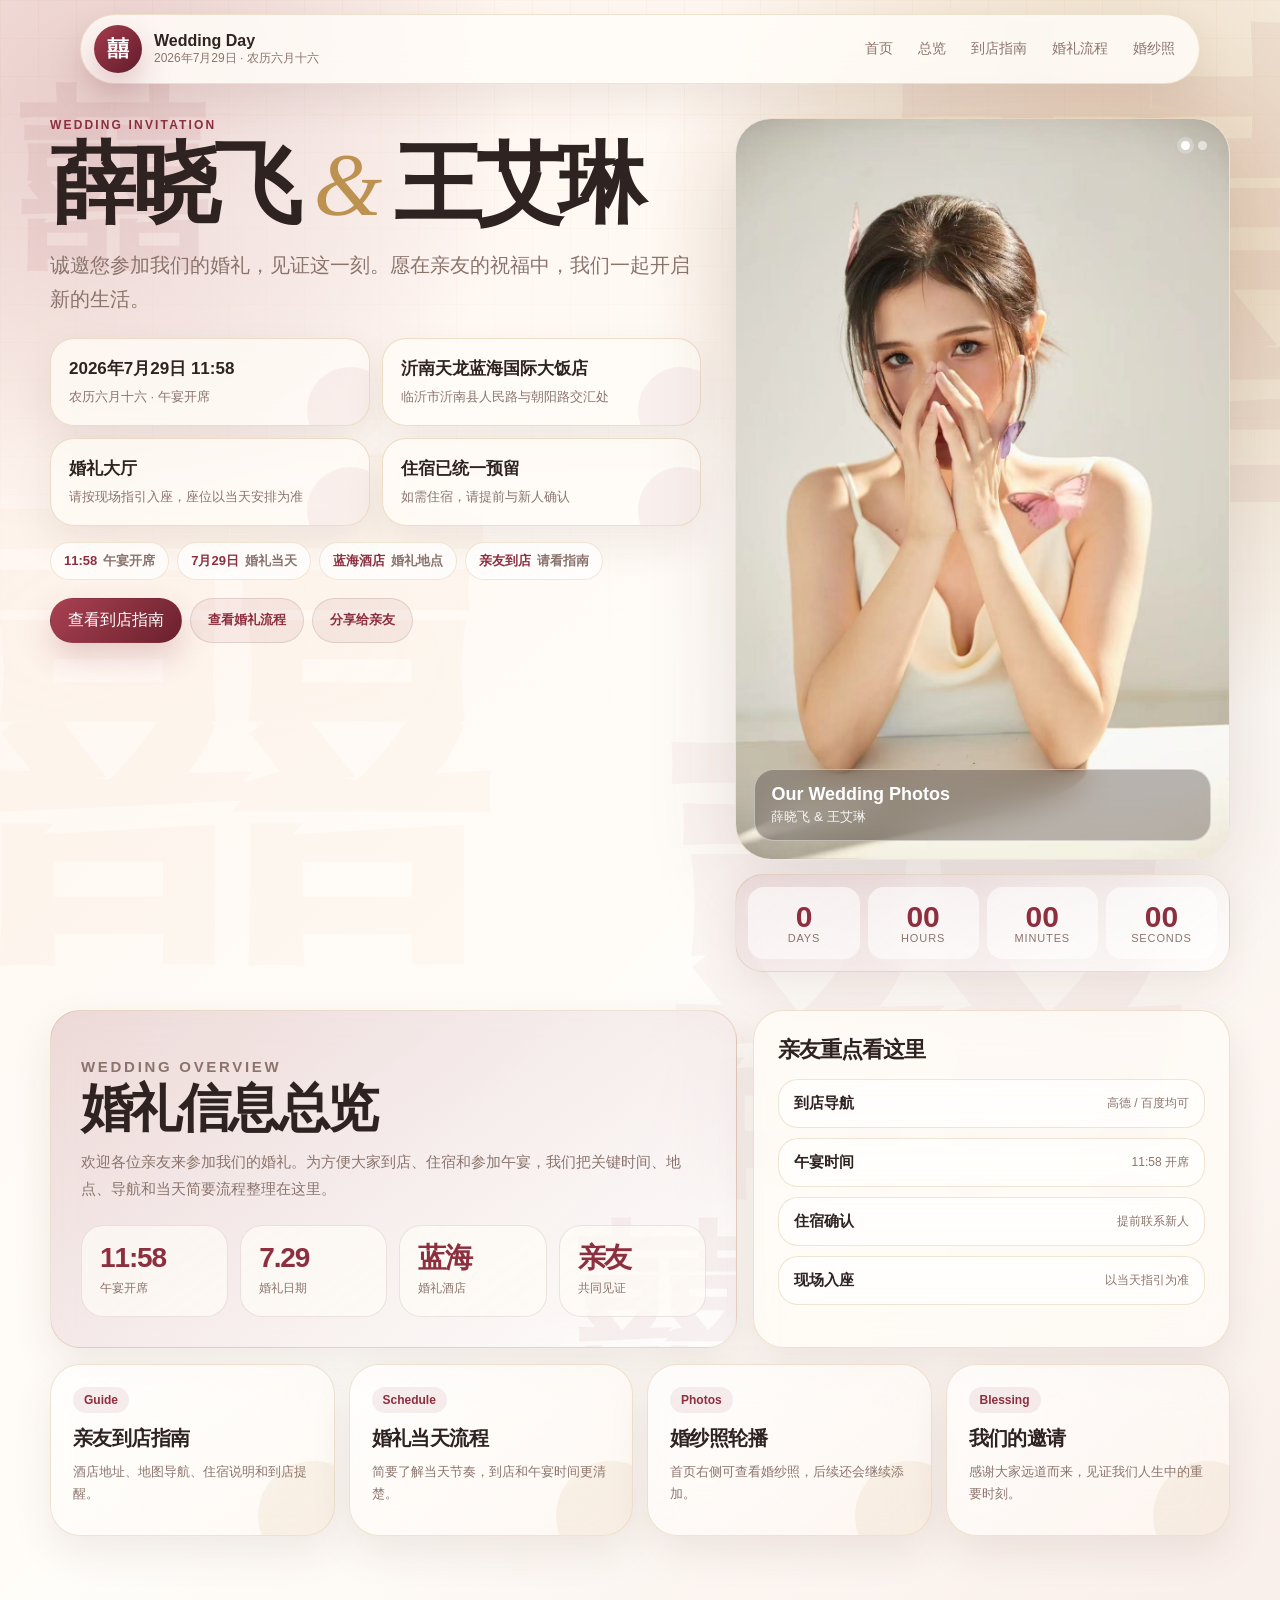
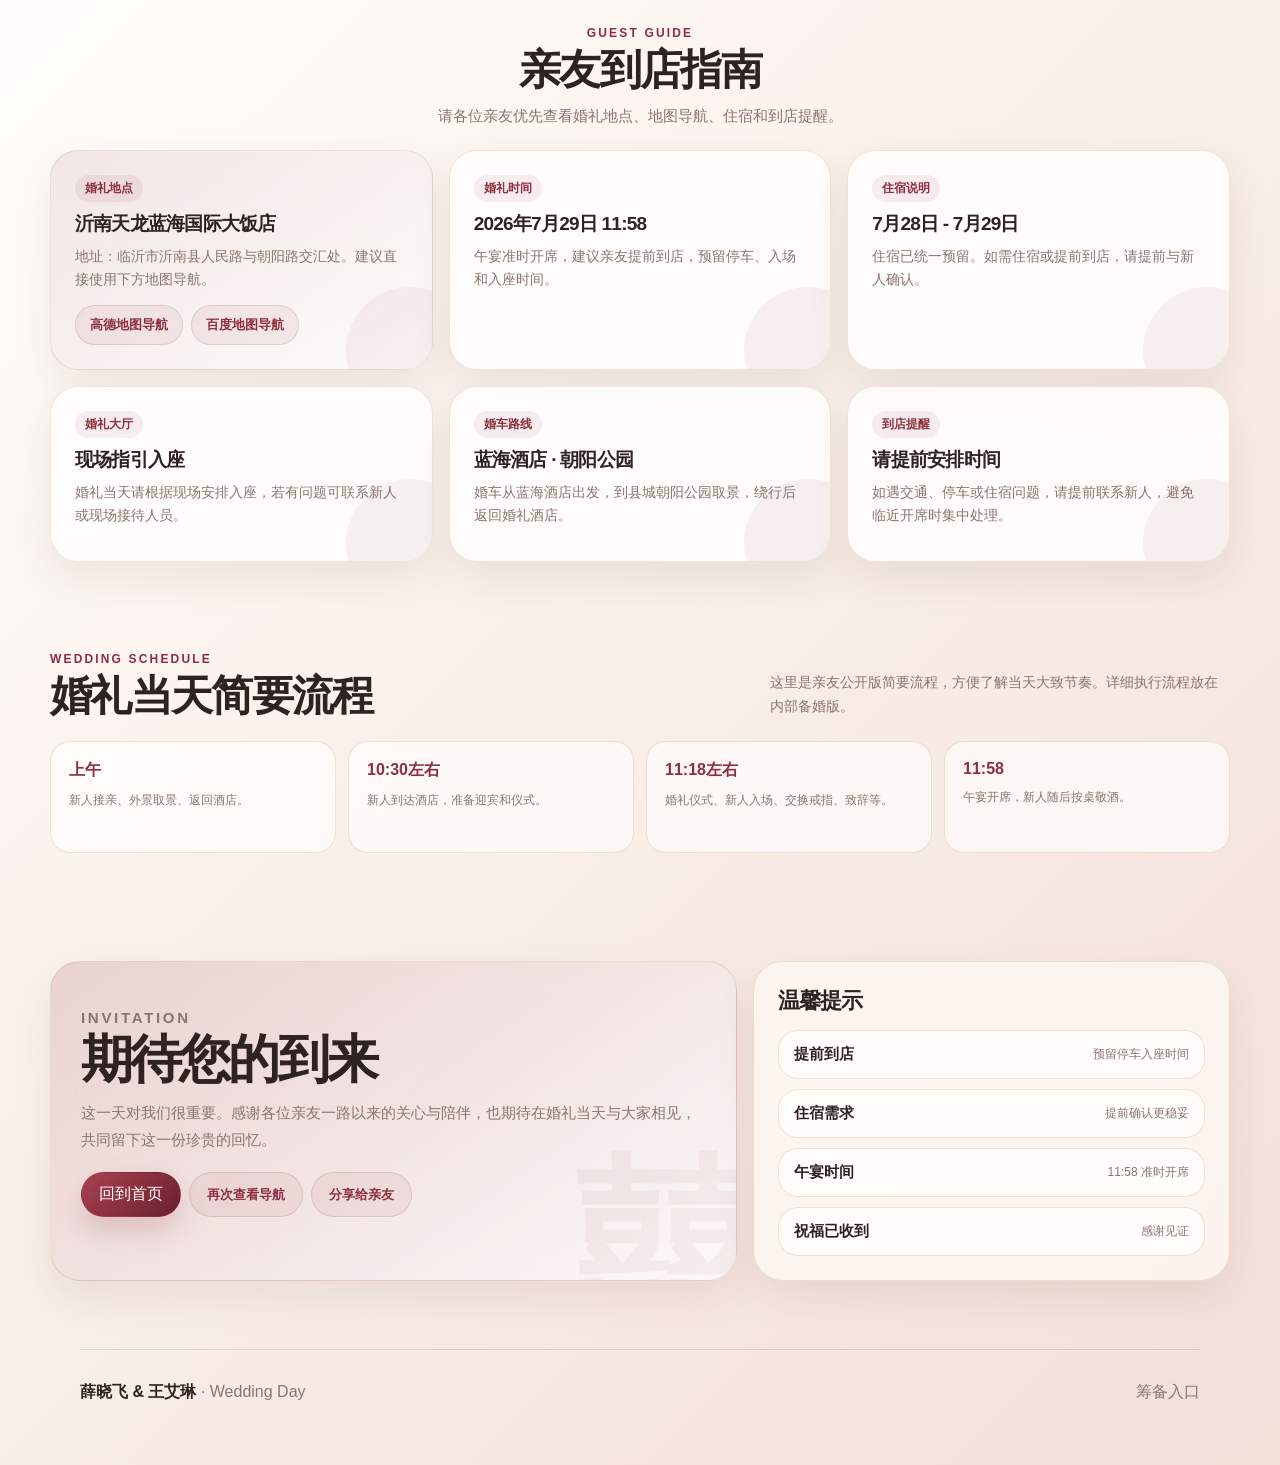
==== index.html @ 18c08533 "Add public share buttons and metadata" ====
<!doctype html>
<html lang="zh-CN">
<head>
  <meta charset="utf-8">
  <meta name="viewport" content="width=device-width, initial-scale=1">
  <title>薛晓飞 & 王艾琳 · Wedding Day</title>
  <meta name="description" content="薛晓飞与王艾琳的婚礼邀请函、婚礼时间、地点、导航与到店指南。">
  <meta name="theme-color" content="#8d2f3f">
  <meta property="og:title" content="薛晓飞 & 王艾琳 · Wedding Day">
  <meta property="og:description" content="诚邀您参加我们的婚礼，时间：2026年7月29日 11:58，地点：沂南天龙蓝海国际大饭店。">
  <meta property="og:type" content="website">
  <meta property="og:url" content="https://xiaofei-xue.github.io/wedding-site/">
  <link rel="stylesheet" href="assets/style.css?v=home-layout-20260610">
  <link rel="stylesheet" href="assets/layout.css?v=deep-layout-v2-20260611">
  <script src="assets/app.js?v=share-20260611" defer></script>
</head>
<body>
  <header class="topbar">
    <a class="brand" href="#home">
      <span class="seal">囍</span>
      <span>
        <strong>Wedding Day</strong>
        <small>2026年7月29日 · 农历六月十六</small>
      </span>
    </a>
    <button class="menu" id="menu" aria-label="展开导航"><span></span><span></span><span></span></button>
    <nav class="nav" id="nav">
      <a href="#home">首页</a>
      <a href="#overview">总览</a>
      <a href="#guide">到店指南</a>
      <a href="#schedule">婚礼流程</a>
      <a href="#photos">婚纱照</a>
    </nav>
  </header>

  <main>
    <section id="home" class="section hero">
      <div>
        <p class="kicker">Wedding Invitation</p>
        <h1>薛晓飞 <span class="amp">&</span> 王艾琳</h1>
        <p class="lead">诚邀您参加我们的婚礼，见证这一刻。愿在亲友的祝福中，我们一起开启新的生活。</p>
        <div class="event-brief">
          <div class="brief-item"><b>2026年7月29日 11:58</b><span>农历六月十六 · 午宴开席</span></div>
          <div class="brief-item"><b>沂南天龙蓝海国际大饭店</b><span>临沂市沂南县人民路与朝阳路交汇处</span></div>
          <div class="brief-item"><b>婚礼大厅</b><span>请按现场指引入座，座位以当天安排为准</span></div>
          <div class="brief-item"><b>住宿已统一预留</b><span>如需住宿，请提前与新人确认</span></div>
        </div>
        <div class="hero-ribbon">
          <span><b>11:58</b> 午宴开席</span>
          <span><b>7月29日</b> 婚礼当天</span>
          <span><b>蓝海酒店</b> 婚礼地点</span>
          <span><b>亲友到店</b> 请看指南</span>
        </div>
        <div class="actions">
          <a href="#guide" class="btn primary">查看到店指南</a>
          <a href="#schedule" class="btn ghost">查看婚礼流程</a>
          <button class="btn ghost" id="shareBtn" type="button">分享给亲友</button>
        </div>
      </div>
      <div class="hero-panel" id="photos">
        <article class="photo-carousel" id="photoCarousel">
          <div class="photo-dots" id="photoDots"></div>
          <div class="photo-caption"><strong>Our Wedding Photos</strong><small>薛晓飞 & 王艾琳</small></div>
        </article>
        <div class="countdown">
          <div><strong id="d">--</strong><span>Days</span></div>
          <div><strong id="h">--</strong><span>Hours</span></div>
          <div><strong id="m">--</strong><span>Minutes</span></div>
          <div><strong id="s">--</strong><span>Seconds</span></div>
        </div>
      </div>
    </section>

    <section id="overview" class="section overview-section">
      <div class="overview-grid">
        <article class="overview-main">
          <p class="kicker">Wedding Overview</p>
          <h2>婚礼信息总览</h2>
          <p>欢迎各位亲友来参加我们的婚礼。为方便大家到店、住宿和参加午宴，我们把关键时间、地点、导航和当天简要流程整理在这里。</p>
          <div class="overview-stats">
            <div class="overview-stat"><strong>11:58</strong><span>午宴开席</span></div>
            <div class="overview-stat"><strong>7.29</strong><span>婚礼日期</span></div>
            <div class="overview-stat"><strong>蓝海</strong><span>婚礼酒店</span></div>
            <div class="overview-stat"><strong>亲友</strong><span>共同见证</span></div>
          </div>
        </article>
        <aside class="overview-side">
          <h3>亲友重点看这里</h3>
          <div class="flow-list">
            <div class="flow-chip"><b>到店导航</b><span>高德 / 百度均可</span></div>
            <div class="flow-chip"><b>午宴时间</b><span>11:58 开席</span></div>
            <div class="flow-chip"><b>住宿确认</b><span>提前联系新人</span></div>
            <div class="flow-chip"><b>现场入座</b><span>以当天指引为准</span></div>
          </div>
        </aside>
      </div>
      <div class="module-map">
        <a class="module-tile" href="#guide"><span>Guide</span><strong>亲友到店指南</strong><small>酒店地址、地图导航、住宿说明和到店提醒。</small></a>
        <a class="module-tile" href="#schedule"><span>Schedule</span><strong>婚礼当天流程</strong><small>简要了解当天节奏，到店和午宴时间更清楚。</small></a>
        <a class="module-tile" href="#photos"><span>Photos</span><strong>婚纱照轮播</strong><small>首页右侧可查看婚纱照，后续还会继续添加。</small></a>
        <a class="module-tile" href="#blessing"><span>Blessing</span><strong>我们的邀请</strong><small>感谢大家远道而来，见证我们人生中的重要时刻。</small></a>
      </div>
    </section>

    <section id="guide" class="section section-compact">
      <div class="heading center">
        <p class="kicker">Guest Guide</p>
        <h2>亲友到店指南</h2>
        <p>请各位亲友优先查看婚礼地点、地图导航、住宿和到店提醒。</p>
      </div>
      <div class="guide-grid">
        <article class="guide-card feature">
          <span>婚礼地点</span>
          <h3>沂南天龙蓝海国际大饭店</h3>
          <p>地址：临沂市沂南县人民路与朝阳路交汇处。建议直接使用下方地图导航。</p>
          <div class="map-actions">
            <a class="map-link" href="https://uri.amap.com/search?keyword=%E6%B2%82%E5%8D%97%E5%A4%A9%E9%BE%99%E8%93%9D%E6%B5%B7%E5%9B%BD%E9%99%85%E5%A4%A7%E9%A5%AD%E5%BA%97&city=%E4%B8%B4%E6%B2%82&callnative=1" target="_blank" rel="noopener">高德地图导航</a>
            <a class="map-link" href="https://map.baidu.com/search/%E6%B2%82%E5%8D%97%E5%A4%A9%E9%BE%99%E8%93%9D%E6%B5%B7%E5%9B%BD%E9%99%85%E5%A4%A7%E9%A5%AD%E5%BA%97" target="_blank" rel="noopener">百度地图导航</a>
          </div>
        </article>
        <article class="guide-card"><span>婚礼时间</span><h3>2026年7月29日 11:58</h3><p>午宴准时开席，建议亲友提前到店，预留停车、入场和入座时间。</p></article>
        <article class="guide-card"><span>住宿说明</span><h3>7月28日 - 7月29日</h3><p>住宿已统一预留。如需住宿或提前到店，请提前与新人确认。</p></article>
        <article class="guide-card"><span>婚礼大厅</span><h3>现场指引入座</h3><p>婚礼当天请根据现场安排入座，若有问题可联系新人或现场接待人员。</p></article>
        <article class="guide-card"><span>婚车路线</span><h3>蓝海酒店 · 朝阳公园</h3><p>婚车从蓝海酒店出发，到县城朝阳公园取景，绕行后返回婚礼酒店。</p></article>
        <article class="guide-card"><span>到店提醒</span><h3>请提前安排时间</h3><p>如遇交通、停车或住宿问题，请提前联系新人，避免临近开席时集中处理。</p></article>
      </div>
    </section>

    <section id="schedule" class="section section-compact">
      <div class="section-split-head">
        <div class="heading"><p class="kicker">Wedding Schedule</p><h2>婚礼当天简要流程</h2></div>
        <p class="section-note">这里是亲友公开版简要流程，方便了解当天大致节奏。详细执行流程放在内部备婚版。</p>
      </div>
      <div class="schedule-overview">
        <div class="flow-chip"><b>上午</b><span>新人接亲、外景取景、返回酒店。</span></div>
        <div class="flow-chip"><b>10:30左右</b><span>新人到达酒店，准备迎宾和仪式。</span></div>
        <div class="flow-chip"><b>11:18左右</b><span>婚礼仪式、新人入场、交换戒指、致辞等。</span></div>
        <div class="flow-chip"><b>11:58</b><span>午宴开席，新人随后按桌敬酒。</span></div>
      </div>
    </section>

    <section id="blessing" class="section section-compact">
      <div class="overview-grid">
        <article class="overview-main">
          <p class="kicker">Invitation</p>
          <h2>期待您的到来</h2>
          <p>这一天对我们很重要。感谢各位亲友一路以来的关心与陪伴，也期待在婚礼当天与大家相见，共同留下这一份珍贵的回忆。</p>
          <div class="actions">
            <a href="#home" class="btn primary">回到首页</a>
            <a href="#guide" class="btn ghost">再次查看导航</a>
            <button class="btn ghost" data-share-button type="button">分享给亲友</button>
          </div>
        </article>
        <aside class="overview-side">
          <h3>温馨提示</h3>
          <div class="flow-list">
            <div class="flow-chip"><b>提前到店</b><span>预留停车入座时间</span></div>
            <div class="flow-chip"><b>住宿需求</b><span>提前确认更稳妥</span></div>
            <div class="flow-chip"><b>午宴时间</b><span>11:58 准时开席</span></div>
            <div class="flow-chip"><b>祝福已收到</b><span>感谢见证</span></div>
          </div>
        </aside>
      </div>
    </section>
  </main>

  <footer class="footer"><div><strong>薛晓飞 & 王艾琳</strong><span> · Wedding Day</span></div><a href="internal.html">筹备入口</a></footer>
</body>
</html>
---- assets/style.css ----
:root{--paper:rgba(255,255,255,.78);--ink:#2f2321;--text:#4a3935;--muted:#8b746d;--line:rgba(118,70,64,.16);--red:#8d2f3f;--gold:#bd9250;--soft:0 16px 42px rgba(73,43,38,.09);--shadow:0 28px 90px rgba(73,43,38,.15);--max:1120px}
*{box-sizing:border-box}
html{scroll-behavior:smooth}
body{margin:0;color:var(--text);font-family:-apple-system,BlinkMacSystemFont,"Segoe UI","PingFang SC","Microsoft YaHei",Arial,sans-serif;background:radial-gradient(circle at 8% 8%,rgba(141,47,63,.18),transparent 24rem),radial-gradient(circle at 88% 12%,rgba(189,146,80,.36),transparent 28rem),radial-gradient(circle at 45% 105%,rgba(255,205,205,.65),transparent 34rem),linear-gradient(135deg,#fff7ef 0%,#fffdf9 44%,#f5dfd6 100%)}
body:before{content:"";position:fixed;inset:0;z-index:-1;background:radial-gradient(ellipse at 18% 24%,rgba(255,255,255,.38),rgba(255,255,255,0) 18rem),radial-gradient(ellipse at 82% 26%,rgba(255,236,212,.42),rgba(255,236,212,0) 17rem),radial-gradient(ellipse at 14% 78%,rgba(255,215,215,.30),rgba(255,215,215,0) 18rem),linear-gradient(rgba(189,146,80,.045) 1px,transparent 1px),linear-gradient(90deg,rgba(189,146,80,.045) 1px,transparent 1px);background-size:auto,auto,auto,38px 38px,38px 38px;mask-image:linear-gradient(to bottom,#000,transparent 82%)}
body:after{content:"囍";position:fixed;right:-7vw;top:4vh;z-index:-1;color:rgba(141,47,63,.055);font-size:min(44vw,520px);font-weight:900;line-height:1;letter-spacing:-.08em;font-family:"STSong","Songti SC","SimSun",serif;text-shadow:-72vw 48vh 0 rgba(189,146,80,.04),-18vw 74vh 0 rgba(141,47,63,.035);pointer-events:none;user-select:none}
a{text-decoration:none;color:inherit}
.topbar{position:sticky;top:14px;z-index:50;width:min(var(--max),calc(100% - 28px));margin:14px auto 0;min-height:70px;padding:10px 13px;display:flex;align-items:center;justify-content:space-between;gap:14px;border:1px solid rgba(189,146,80,.24);border-radius:999px;background:rgba(255,252,247,.86);box-shadow:var(--soft);backdrop-filter:blur(22px)}
.brand{display:flex;align-items:center;gap:12px}.seal{width:48px;height:48px;display:grid;place-items:center;border-radius:50%;color:#fff;font-size:22px;font-weight:900;background:linear-gradient(135deg,#a43b4e,#611c2a);box-shadow:0 14px 30px rgba(141,47,63,.25)}.brand strong{display:block;color:var(--ink)}.brand small{display:block;color:var(--muted);font-size:12px}
.nav{display:flex;gap:3px}.nav a{padding:9px 11px;border-radius:999px;color:var(--muted);font-size:14px}.nav a:hover{background:rgba(141,47,63,.08);color:var(--red)}
.menu{display:none;width:44px;height:44px;border:0;border-radius:50%;background:rgba(141,47,63,.08);padding:11px}.menu span{display:block;height:2px;margin:5px 0;background:var(--red);border-radius:99px}
.section{width:min(var(--max),calc(100% - 28px));margin:0 auto;padding:52px 0;scroll-margin-top:108px}
.hero{display:grid;grid-template-columns:1fr .92fr;gap:28px;align-items:center;padding-top:44px;padding-bottom:34px}
.kicker{margin:0 0 8px;color:var(--red);font-size:12px;font-weight:850;letter-spacing:.18em;text-transform:uppercase}
h1,h2,h3{margin:0;color:var(--ink);letter-spacing:-.04em}h1{position:relative;font-size:clamp(44px,6.2vw,76px);line-height:1}h1:before{content:"囍";position:absolute;z-index:-1;left:-34px;top:-54px;font-size:clamp(112px,15vw,198px);color:rgba(141,47,63,.07);font-weight:900}.amp{color:var(--gold);font-family:Georgia,"Times New Roman",serif;font-style:italic;font-weight:400}h2{font-size:clamp(28px,3.8vw,42px);line-height:1.06}h3{font-size:19px}
.lead{margin:20px 0 0;color:var(--muted);font-size:clamp(16px,1.45vw,19px);max-width:560px}
.card,.info-card,.countdown,.guide-card,.meal-plan,.photo-carousel,.schedule-stage,.schedule-card,.guest-group,.guest-card,.internal-card,.contact-card{border:1px solid rgba(189,146,80,.22);background:var(--paper);box-shadow:var(--soft);backdrop-filter:blur(18px)}
.info-grid{display:grid;grid-template-columns:repeat(2,1fr);gap:12px;margin-top:24px;max-width:560px}.info-card{border-radius:20px;padding:16px}.info-card.wide{grid-column:1/-1}.info-card span,.guide-card span,.meal-plan span,.internal-card span,.contact-card span{display:inline-flex;margin-bottom:9px;padding:5px 10px;border-radius:999px;color:var(--red);background:rgba(141,47,63,.08);font-size:12px;font-weight:850}.info-card strong{display:block;color:var(--ink);font-size:15px;line-height:1.45}.info-card small{display:block;margin-top:5px;color:var(--muted);line-height:1.55}
.hero-ribbon{display:flex;flex-wrap:wrap;gap:8px;margin-top:14px;max-width:560px}.hero-ribbon span{display:inline-flex;align-items:center;gap:6px;min-height:34px;padding:7px 11px;border:1px solid rgba(189,146,80,.22);border-radius:999px;background:rgba(255,252,247,.66);color:var(--muted);font-size:13px;font-weight:750;backdrop-filter:blur(12px)}.hero-ribbon b{color:var(--red);font-weight:900}
.actions,.map-actions{display:flex;flex-wrap:wrap;gap:8px;margin-top:14px}.btn,.map-link{display:inline-flex;align-items:center;justify-content:center;min-height:40px;padding:9px 14px;border:1px solid var(--line);border-radius:999px;background:rgba(255,252,247,.82);color:var(--ink);transition:.16s}.btn:hover,.map-link:hover{transform:translateY(-1px);box-shadow:0 10px 24px rgba(73,43,38,.1)}.btn.primary{border-color:transparent;color:white;background:linear-gradient(135deg,#a94152,#6a202d);box-shadow:0 14px 30px rgba(141,47,63,.2)}.btn.ghost,.map-link{color:var(--red);background:rgba(141,47,63,.07);font-weight:850;font-size:13px}
.hero-panel{display:grid;gap:14px}.photo-carousel{position:relative;overflow:hidden;min-height:520px;aspect-ratio:2/3;border-radius:32px;box-shadow:var(--shadow);background:linear-gradient(160deg,rgba(255,255,255,.86),rgba(255,244,235,.68))}.photo-carousel img{position:absolute;inset:0;width:100%;height:100%;object-fit:cover;opacity:0;transform:scale(1.015);transition:opacity .7s ease,transform 1s ease}.photo-carousel img.active{opacity:1;transform:scale(1)}.photo-caption{position:absolute;left:18px;right:18px;bottom:18px;z-index:2;padding:14px 16px;border:1px solid rgba(255,255,255,.45);border-radius:20px;background:rgba(47,35,33,.32);backdrop-filter:blur(16px);color:#fff}.photo-caption strong{display:block;font-size:18px}.photo-caption small{display:block;margin-top:3px;opacity:.9}.photo-dots{position:absolute;z-index:3;right:22px;top:22px;display:flex;gap:8px}.photo-dots button{width:9px;height:9px;padding:0;border:0;border-radius:50%;background:rgba(255,255,255,.55)}.photo-dots button.active{background:#fff;box-shadow:0 0 0 4px rgba(255,255,255,.25)}
.countdown{display:grid;grid-template-columns:repeat(4,1fr);gap:8px;padding:10px;border-radius:22px}.countdown div{min-height:72px;display:grid;place-items:center;align-content:center;border-radius:16px;background:rgba(255,255,255,.58)}.countdown strong{color:var(--red);font-size:clamp(22px,2.5vw,30px);line-height:1}.countdown span{font-size:11px;color:var(--muted);letter-spacing:.08em;text-transform:uppercase}
.heading{margin-bottom:22px}.heading.center{text-align:center;max-width:780px;margin:0 auto 24px}.heading.center p:last-child,.schedule-note{color:var(--muted);font-size:15px}.heading.row{display:flex;align-items:end;justify-content:space-between;gap:16px}
.guide-grid{display:grid;grid-template-columns:repeat(3,1fr);gap:14px}.guide-card,.meal-plan{position:relative;overflow:hidden;border-radius:24px;padding:22px;min-height:176px}.guide-card:after{content:"";position:absolute;right:-42px;bottom:-46px;width:128px;height:128px;border-radius:50%;background:rgba(141,47,63,.06)}.guide-card.feature,.meal-plan{background:linear-gradient(145deg,rgba(141,47,63,.10),rgba(255,255,255,.70))}.guide-card p,.meal-plan p,.internal-card p,.contact-card p,.meta{margin:8px 0 0;color:var(--muted);font-size:14px;line-height:1.65}.meal-plan{grid-column:1/-1}.meal-rooms{display:grid;grid-template-columns:repeat(4,1fr);gap:10px;margin-top:14px}.meal-room{border:1px solid rgba(118,70,64,.12);border-radius:18px;padding:14px;background:rgba(255,252,247,.65)}.meal-room strong{display:block;color:var(--ink)}.meal-room small{display:block;margin-top:4px;color:var(--muted);line-height:1.65}
.schedule-note{margin:0 0 18px}.schedule-stages{display:grid;gap:16px}.schedule-stage{border-radius:24px;overflow:hidden}.schedule-stage summary{list-style:none;cursor:pointer}.schedule-stage summary::-webkit-details-marker{display:none}.stage-head{padding:18px 20px;background:linear-gradient(145deg,rgba(141,47,63,.08),rgba(255,255,255,.42));display:flex;justify-content:space-between;gap:12px;align-items:center}.stage-head h3{font-size:22px}.stage-meta{display:flex;align-items:center;gap:10px;color:var(--red);font-size:13px;font-weight:850;white-space:nowrap}.stage-meta:after{content:"展开";display:inline-flex;padding:5px 10px;border-radius:999px;background:rgba(141,47,63,.08);color:var(--red)}.schedule-stage[open] .stage-meta:after{content:"收起"}.stage-list{display:grid;gap:10px;padding:16px}.schedule-card{display:grid;grid-template-columns:116px 1fr;gap:18px;align-items:flex-start;border-radius:20px;padding:16px;background:rgba(255,255,255,.55)}.time-pill{width:96px;min-height:44px;display:flex;align-items:center;justify-content:center;text-align:center;border-radius:999px;color:white;background:linear-gradient(135deg,var(--red),#68202e);font-weight:900;box-shadow:0 12px 26px rgba(141,47,63,.2);line-height:1.15}.detail-grid{display:grid;grid-template-columns:repeat(2,1fr);gap:8px;margin-top:10px}.detail-box{border:1px solid rgba(118,70,64,.12);border-radius:14px;padding:10px;background:rgba(255,252,247,.62);color:var(--muted);font-size:13px;line-height:1.55}.detail-box.full{grid-column:1/-1}.detail-box b{display:block;color:var(--ink);font-size:12px;margin-bottom:3px}
.guest-summary{display:flex;justify-content:space-between;gap:12px;flex-wrap:wrap;margin-bottom:14px;color:var(--muted)}.guest-policy{margin-bottom:14px;border:1px dashed var(--line);border-radius:18px;padding:14px;color:var(--muted);background:rgba(255,252,247,.58)}.guest-groups{display:grid;gap:14px}.guest-group{border-radius:20px;overflow:hidden}.guest-group summary{list-style:none;display:flex;justify-content:space-between;gap:16px;align-items:center;padding:16px 18px;cursor:pointer}.guest-group summary::-webkit-details-marker{display:none}.guest-group-title strong{display:block;color:var(--ink);font-size:18px}.guest-group-title span{display:block;color:var(--muted);font-size:13px}.guest-group-count{color:var(--red);font-weight:850;white-space:nowrap}.guest-cards{display:grid;grid-template-columns:repeat(3,1fr);gap:12px;padding:0 16px 16px}.guest-card{border-radius:18px;padding:13px;background:rgba(255,255,255,.52)}.guest-card-head{display:flex;justify-content:space-between;gap:8px}.guest-card-name{color:var(--ink);font-weight:850}.badge{display:inline-flex;align-items:center;padding:4px 9px;border-radius:999px;color:var(--red);background:rgba(141,47,63,.08);font-size:12px;font-weight:850;white-space:nowrap}.guest-card-meta{margin-top:8px;color:var(--muted);font-size:13px;line-height:1.65}
.internal-grid,.contact-grid{display:grid;grid-template-columns:repeat(4,1fr);gap:14px}.internal-card,.contact-card{border-radius:22px;padding:20px;min-height:150px}.internal-card.important,.contact-card.primary{background:linear-gradient(145deg,rgba(141,47,63,.10),rgba(255,255,255,.70))}.contact-card strong{display:block;color:var(--ink);font-size:18px}.contact-card a{color:var(--red);font-weight:850}
.footer{width:min(var(--max),calc(100% - 28px));margin:0 auto;padding:32px 0 62px;display:flex;justify-content:space-between;gap:16px;color:var(--muted);border-top:1px solid var(--line)}.footer strong{color:var(--ink)}.hidden{display:none!important}.data-error{border:1px dashed var(--line);border-radius:18px;padding:14px;color:var(--muted);background:rgba(255,252,247,.7)}
@media(max-width:1040px){.guide-grid,.internal-grid,.contact-grid{grid-template-columns:repeat(2,1fr)}.guest-cards{grid-template-columns:repeat(2,1fr)}.meal-rooms{grid-template-columns:repeat(2,1fr)}}
@media(max-width:820px){.nav{display:none;position:absolute;top:76px;right:0;width:min(320px,calc(100vw - 28px));padding:12px;flex-direction:column;align-items:stretch;border:1px solid var(--line);border-radius:22px;background:rgba(255,252,247,.97);box-shadow:var(--shadow);backdrop-filter:blur(22px)}.nav.open{display:flex}.nav a{padding:12px 14px}.menu{display:block}.hero,.guide-grid,.internal-grid,.contact-grid,.guest-cards,.detail-grid,.meal-rooms,.info-grid{grid-template-columns:1fr}.schedule-card{grid-template-columns:1fr}.footer{flex-direction:column}}
@media(max-width:560px){.section{padding:38px 0}.topbar{top:10px;margin-top:10px;width:min(100% - 20px,var(--max))}.brand small{max-width:150px;overflow:hidden;text-overflow:ellipsis}.countdown{grid-template-columns:repeat(2,1fr)}h1{font-size:clamp(42px,13vw,60px)}.btn{width:100%}.actions{flex-direction:column}.stage-head{align-items:flex-start;flex-direction:column}.stage-meta{white-space:normal}.photo-carousel{min-height:460px}}
---- assets/layout.css ----
/* Deep layout v2: make the page visibly different and easier to scan */
body{background:radial-gradient(circle at 8% 4%,rgba(141,47,63,.22),transparent 26rem),radial-gradient(circle at 88% 8%,rgba(189,146,80,.42),transparent 30rem),linear-gradient(135deg,#fff4ed 0%,#fffdf9 38%,#f3ded8 100%)}
.topbar{max-width:1180px}.section{width:min(1180px,calc(100% - 28px));padding:44px 0}.hero{grid-template-columns:minmax(0,1.08fr) minmax(360px,.82fr);align-items:start;gap:34px;padding-top:34px;padding-bottom:20px}.hero h1{font-size:clamp(50px,7.2vw,88px);letter-spacing:-.07em}.hero .lead{max-width:720px;font-size:clamp(17px,1.55vw,21px);line-height:1.7}.hero-panel{position:sticky;top:108px}.photo-carousel{min-height:560px;border-radius:36px}.countdown{border-radius:28px;padding:12px;background:linear-gradient(145deg,rgba(141,47,63,.10),rgba(255,255,255,.72))}.event-brief{margin-top:22px;display:grid;grid-template-columns:repeat(2,minmax(0,1fr));gap:12px;max-width:720px}.event-brief .brief-item{position:relative;overflow:hidden;border:1px solid rgba(189,146,80,.28);border-radius:24px;background:rgba(255,252,247,.78);padding:18px 18px;box-shadow:0 18px 42px rgba(73,43,38,.08);backdrop-filter:blur(16px)}.event-brief .brief-item:after{content:"";position:absolute;right:-24px;bottom:-28px;width:86px;height:86px;border-radius:50%;background:rgba(141,47,63,.055)}.brief-item b{display:block;color:var(--ink);font-size:17px;line-height:1.38}.brief-item span{display:block;margin-top:6px;color:var(--muted);font-size:13px;line-height:1.55}.hero-ribbon{margin-top:16px}.hero-ribbon span{min-height:38px;padding:8px 13px;background:rgba(255,255,255,.72)}.actions{margin-top:18px}.btn{min-height:44px;padding:11px 17px}.overview-section{padding-top:18px}.overview-grid{display:grid;grid-template-columns:1.18fr .82fr;gap:16px}.overview-main,.overview-side,.module-tile,.todo-card,.flow-chip{border:1px solid rgba(189,146,80,.24);background:var(--paper);box-shadow:var(--soft);backdrop-filter:blur(18px);border-radius:30px}.overview-main{position:relative;overflow:hidden;padding:30px;background:linear-gradient(145deg,rgba(141,47,63,.16),rgba(255,255,255,.76))}.overview-main:after{content:"囍";position:absolute;right:-18px;bottom:-54px;color:rgba(141,47,63,.06);font-size:180px;font-weight:900;line-height:1}.overview-main h2{font-size:clamp(32px,4.2vw,52px);letter-spacing:-.055em}.overview-main p{position:relative;z-index:1;margin:12px 0 0;color:var(--muted);line-height:1.85;font-size:15px}.overview-stats{position:relative;z-index:1;display:grid;grid-template-columns:repeat(4,1fr);gap:12px;margin-top:22px}.overview-stat{padding:18px;border:1px solid rgba(118,70,64,.13);border-radius:22px;background:rgba(255,252,247,.68)}.overview-stat strong{display:block;color:var(--red);font-size:28px;line-height:1;letter-spacing:-.04em}.overview-stat span{display:block;margin-top:8px;color:var(--muted);font-size:12px;line-height:1.45}.overview-side{padding:24px;background:rgba(255,252,247,.68)}.overview-side h3{margin-bottom:14px;font-size:22px}.flow-list{display:grid;gap:10px}.flow-chip{display:flex;align-items:center;justify-content:space-between;gap:12px;padding:14px 15px;border-radius:20px;background:rgba(255,255,255,.62);box-shadow:none}.flow-chip b{color:var(--ink);font-size:15px}.flow-chip span{color:var(--muted);font-size:12px;line-height:1.45;white-space:nowrap}.module-map{display:grid;grid-template-columns:repeat(4,1fr);gap:14px;margin-top:16px}.module-tile{position:relative;overflow:hidden;padding:22px;min-height:172px;transition:.16s;background:linear-gradient(145deg,rgba(255,255,255,.74),rgba(255,247,240,.60))}.module-tile:hover{transform:translateY(-3px);box-shadow:var(--shadow)}.module-tile:after{content:"";position:absolute;right:-34px;bottom:-36px;width:110px;height:110px;border-radius:50%;background:rgba(189,146,80,.09)}.module-tile span{display:inline-flex;margin-bottom:12px;padding:6px 11px;border-radius:999px;background:rgba(141,47,63,.08);color:var(--red);font-size:12px;font-weight:850}.module-tile strong{display:block;color:var(--ink);font-size:20px;letter-spacing:-.03em}.module-tile small{display:block;margin-top:9px;color:var(--muted);line-height:1.65}.section-compact{padding-top:46px}.section-split-head{display:flex;align-items:end;justify-content:space-between;gap:20px;margin-bottom:22px}.section-split-head .heading{margin:0}.section-split-head .section-note{max-width:460px;color:var(--muted);font-size:14px;line-height:1.75;margin:0}.guide-grid{gap:16px}.guide-card,.meal-plan{border-radius:28px;padding:24px}.meal-plan{padding:26px}.two-card-grid{grid-template-columns:repeat(2,minmax(0,1fr))}.schedule-overview{display:grid;grid-template-columns:repeat(4,1fr);gap:12px;margin-bottom:18px}.schedule-overview .flow-chip{display:block;min-height:112px;padding:18px}.schedule-overview .flow-chip b{display:block;font-size:16px;color:var(--red)}.schedule-overview .flow-chip span{display:block;margin-top:10px;white-space:normal;line-height:1.55}.schedule-stage{border-radius:26px}.stage-head{padding:20px 22px}.schedule-card{border-radius:22px}.guest-toolbar{display:grid;grid-template-columns:1fr 1fr 1fr;gap:12px;margin-bottom:16px}.guest-toolbar .overview-stat{min-height:104px;background:linear-gradient(145deg,rgba(255,255,255,.75),rgba(255,246,239,.60))}.guest-toolbar .overview-stat strong{font-size:20px;color:var(--ink)}.guest-toolbar .overview-stat span{font-size:13px}.guest-group{border-radius:24px}.guest-group summary{padding:18px 20px}.todo-board{display:grid;grid-template-columns:repeat(3,1fr);gap:16px}.todo-column{border:1px solid rgba(189,146,80,.24);border-radius:30px;background:rgba(255,252,247,.62);padding:18px;box-shadow:var(--soft);backdrop-filter:blur(16px)}.todo-column h3{margin:0 0 8px;font-size:22px;letter-spacing:-.04em}.todo-column-desc{margin:0 0 15px;color:var(--muted);font-size:13px;line-height:1.65}.todo-stack{display:grid;gap:12px}.todo-card{padding:17px;border-radius:22px;background:rgba(255,255,255,.64);box-shadow:none}.todo-card span{display:inline-flex;margin-bottom:9px;padding:5px 10px;border-radius:999px;background:rgba(141,47,63,.08);color:var(--red);font-size:12px;font-weight:850}.todo-card h4{margin:0;color:var(--ink);font-size:17px;letter-spacing:-.025em}.todo-card p{margin:8px 0 0;color:var(--muted);font-size:13px;line-height:1.68}.todo-card.done span{background:rgba(189,146,80,.13);color:#9b713a}.todo-card.wait span{background:rgba(141,47,63,.08);color:var(--red)}.todo-card.todo span{background:rgba(73,43,38,.08);color:var(--ink)}.contact-grid.two-card-grid .contact-card{min-height:170px}.internal-card p a{color:var(--red);font-weight:850}.footer{margin-top:24px}@media(max-width:1040px){.overview-grid,.hero{grid-template-columns:1fr}.hero-panel{position:relative;top:auto}.photo-carousel{min-height:520px}.module-map,.schedule-overview{grid-template-columns:repeat(2,1fr)}.todo-board{grid-template-columns:1fr}.guest-toolbar{grid-template-columns:1fr}.two-card-grid{grid-template-columns:1fr}}@media(max-width:820px){.section-split-head{display:block}.section-split-head .section-note{margin-top:10px}.overview-stats,.event-brief{grid-template-columns:repeat(2,1fr)}.overview-main h2{font-size:34px}}@media(max-width:560px){.section{padding:36px 0}.hero h1{font-size:clamp(44px,14vw,62px)}.module-map,.schedule-overview,.overview-stats,.event-brief{grid-template-columns:1fr}.overview-main,.overview-side{padding:20px}.module-tile{min-height:auto}.hero-panel{gap:10px}.photo-carousel{min-height:460px}.topbar{border-radius:26px}.brand small{max-width:170px}}
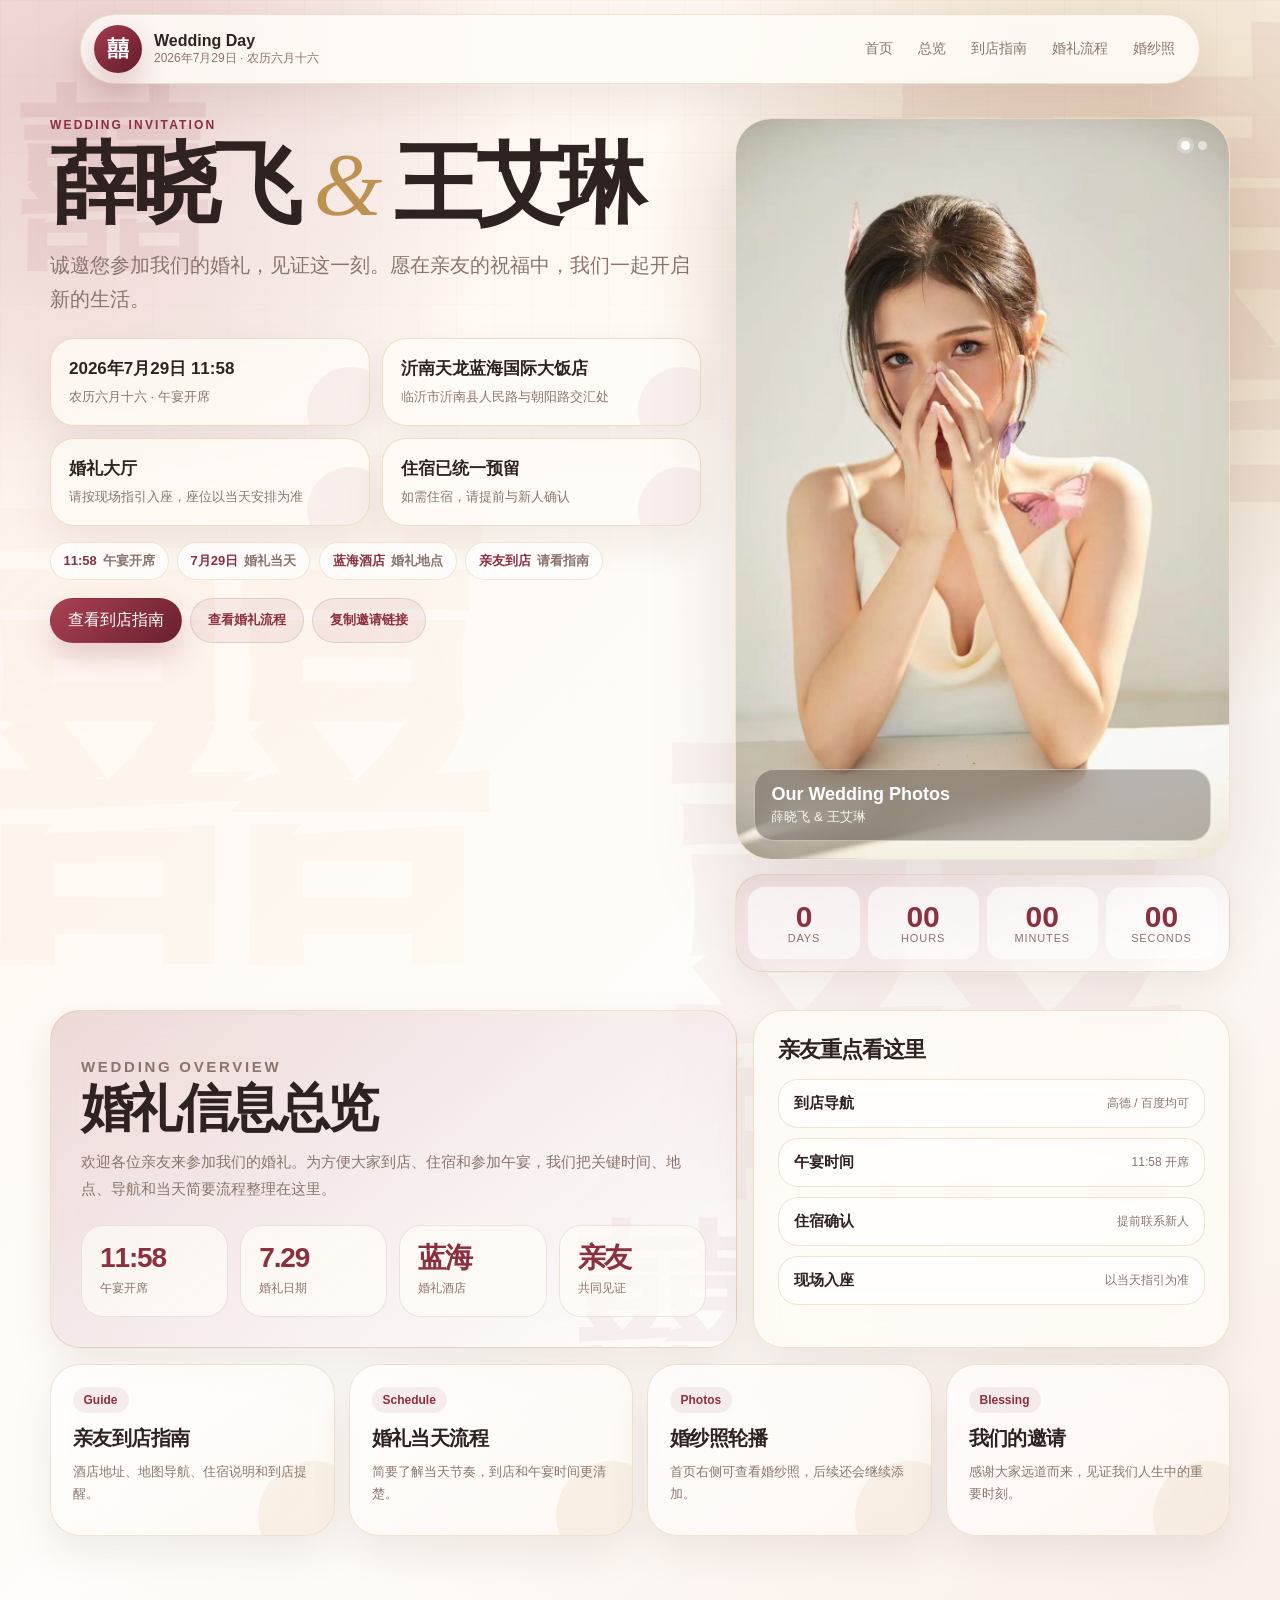
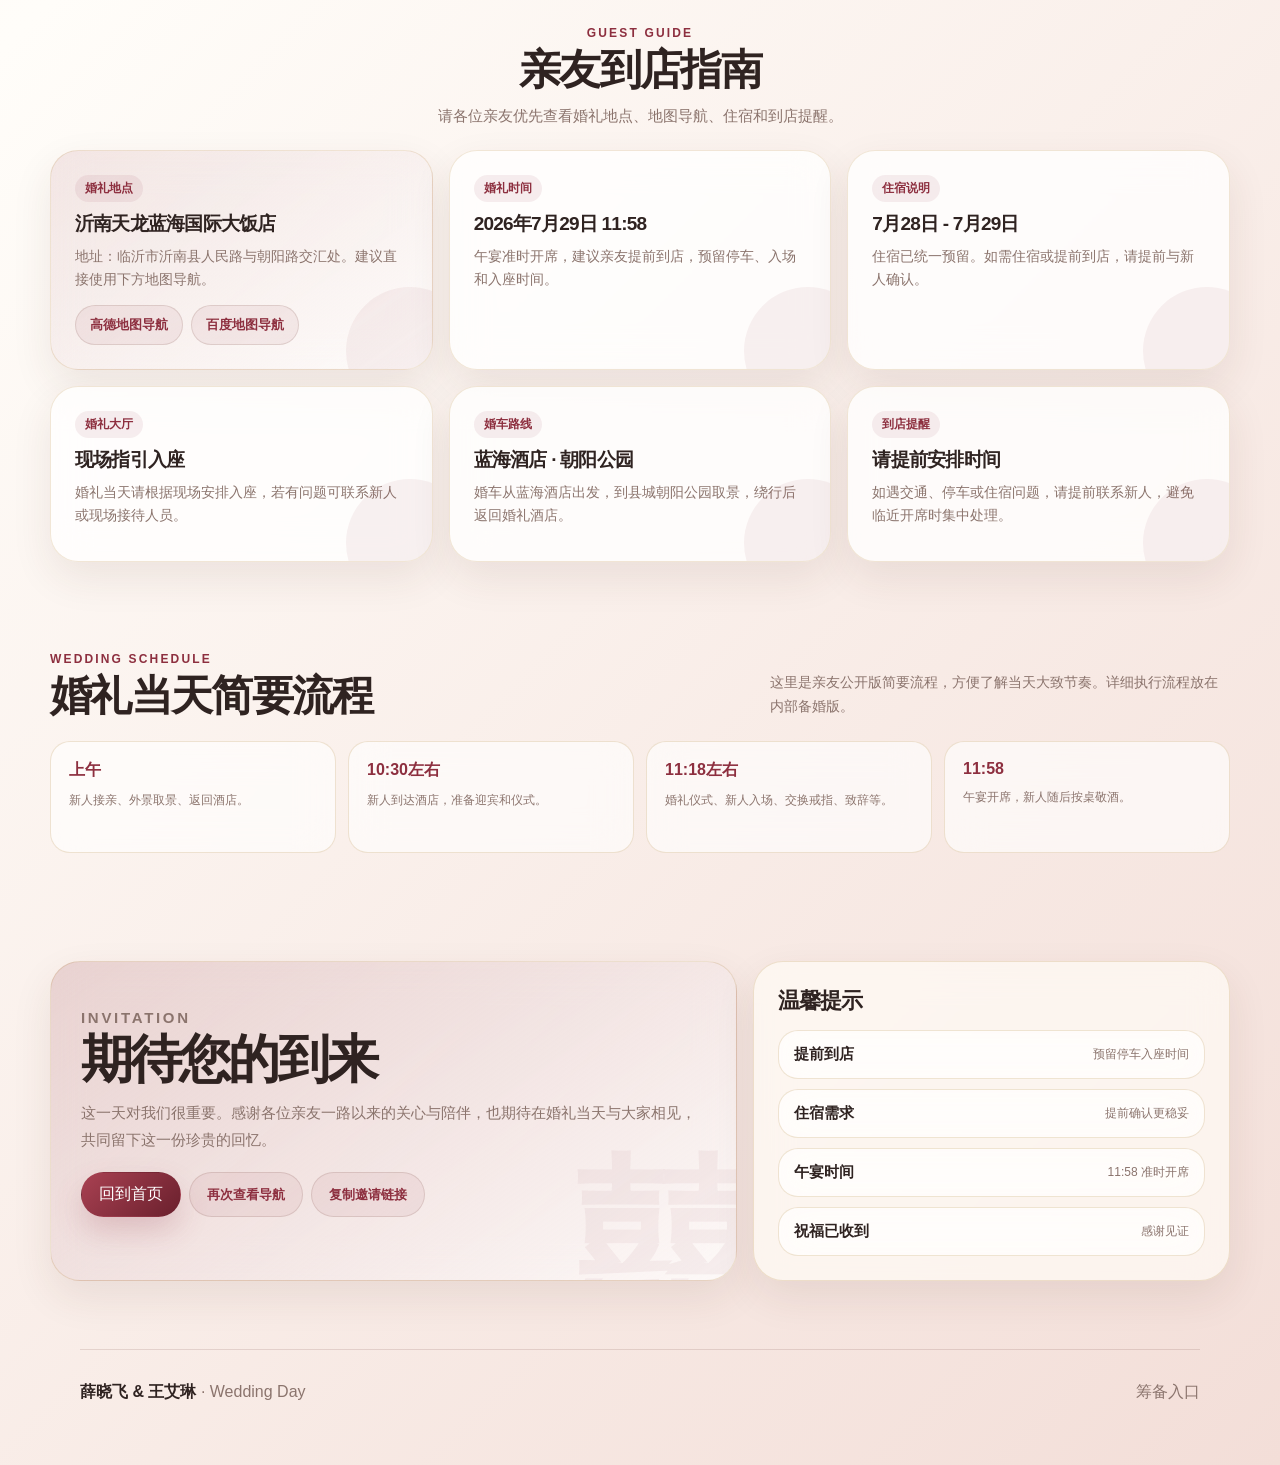
==== commit 9062b2ee: "Rename share button and bust WeChat cache" ====
--- a/index.html
+++ b/index.html
@@ -12,7 +12,7 @@
   <meta property="og:url" content="https://xiaofei-xue.github.io/wedding-site/">
   <link rel="stylesheet" href="assets/style.css?v=home-layout-20260610">
   <link rel="stylesheet" href="assets/layout.css?v=deep-layout-v2-20260611">
-  <script src="assets/app.js?v=share-20260611" defer></script>
+  <script src="assets/app.js?v=wechat-copy-20260611" defer></script>
 </head>
 <body>
   <header class="topbar">
@@ -54,7 +54,7 @@
         <div class="actions">
           <a href="#guide" class="btn primary">查看到店指南</a>
           <a href="#schedule" class="btn ghost">查看婚礼流程</a>
-          <button class="btn ghost" id="shareBtn" type="button">分享给亲友</button>
+          <button class="btn ghost" id="shareBtn" type="button">复制邀请链接</button>
         </div>
       </div>
       <div class="hero-panel" id="photos">
@@ -148,7 +148,7 @@
           <div class="actions">
             <a href="#home" class="btn primary">回到首页</a>
             <a href="#guide" class="btn ghost">再次查看导航</a>
-            <button class="btn ghost" data-share-button type="button">分享给亲友</button>
+            <button class="btn ghost" data-share-button type="button">复制邀请链接</button>
           </div>
         </article>
         <aside class="overview-side">
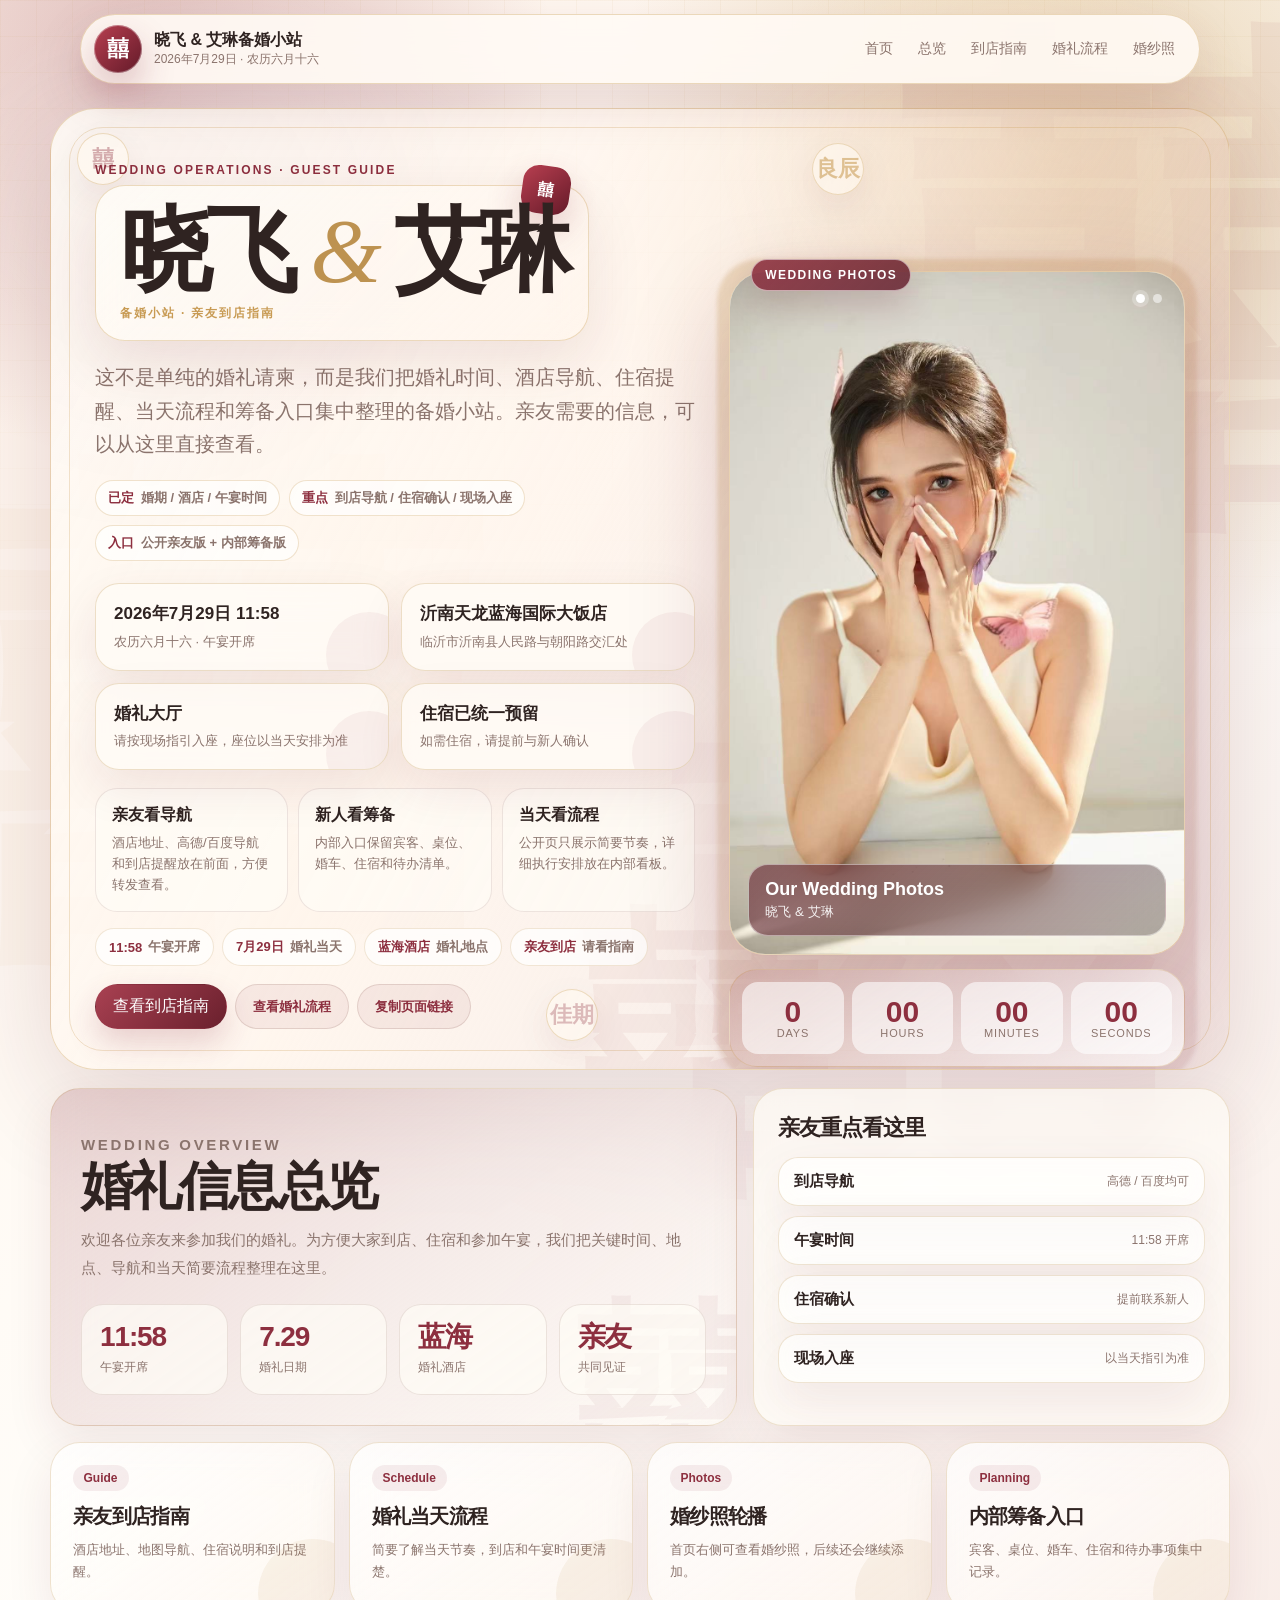
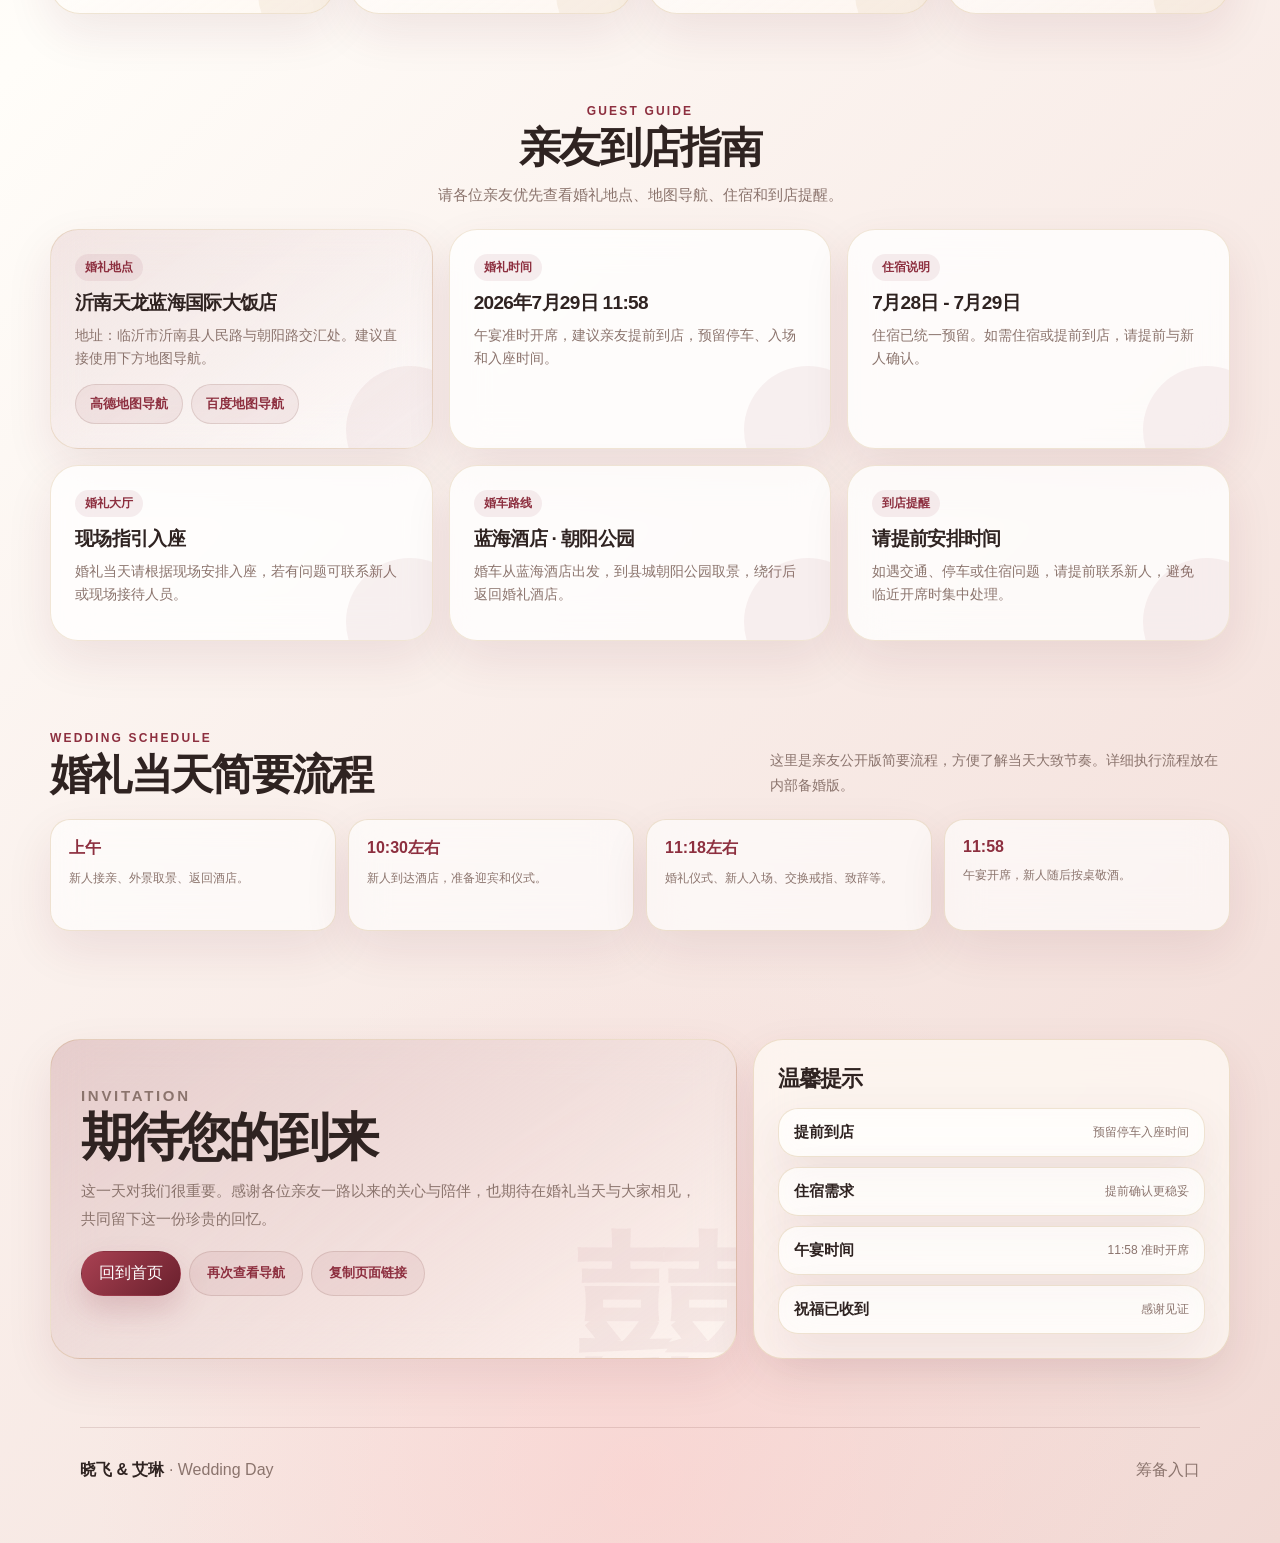
==== commit 89b155ef: "Refresh public homepage with festive wedding planning layout" ====
--- a/index.html
+++ b/index.html
@@ -3,15 +3,19 @@
 <head>
   <meta charset="utf-8">
   <meta name="viewport" content="width=device-width, initial-scale=1">
-  <title>薛晓飞 & 王艾琳 · Wedding Day</title>
-  <meta name="description" content="薛晓飞与王艾琳的婚礼邀请函、婚礼时间、地点、导航与到店指南。">
+  <title>晓飞 &amp; 艾琳 · 备婚小站</title>
+  <meta name="description" content="薛晓飞与王艾琳的婚礼备婚小站：婚礼时间、酒店导航、亲友到店指南、住宿说明、流程提醒与内部筹备入口。">
   <meta name="theme-color" content="#8d2f3f">
-  <meta property="og:title" content="薛晓飞 & 王艾琳 · Wedding Day">
-  <meta property="og:description" content="诚邀您参加我们的婚礼，时间：2026年7月29日 11:58，地点：沂南天龙蓝海国际大饭店。">
+  <meta http-equiv="Cache-Control" content="no-cache, no-store, must-revalidate">
+  <meta http-equiv="Pragma" content="no-cache">
+  <meta http-equiv="Expires" content="0">
+  <meta property="og:title" content="晓飞 &amp; 艾琳 · 备婚小站">
+  <meta property="og:description" content="婚礼时间：2026年7月29日 11:58；地点：沂南天龙蓝海国际大饭店。">
   <meta property="og:type" content="website">
   <meta property="og:url" content="https://xiaofei-xue.github.io/wedding-site/">
   <link rel="stylesheet" href="assets/style.css?v=home-layout-20260610">
   <link rel="stylesheet" href="assets/layout.css?v=deep-layout-v2-20260611">
+  <link rel="stylesheet" href="assets/wedding-theme.css?v=festive-home-20260611-v1">
   <script src="assets/app.js?v=wechat-copy-20260611" defer></script>
 </head>
 <body>
@@ -19,7 +23,7 @@
     <a class="brand" href="#home">
       <span class="seal">囍</span>
       <span>
-        <strong>Wedding Day</strong>
+        <strong>晓飞 &amp; 艾琳备婚小站</strong>
         <small>2026年7月29日 · 农历六月十六</small>
       </span>
     </a>
@@ -34,16 +38,31 @@
   </header>
 
   <main>
-    <section id="home" class="section hero">
+    <section id="home" class="section hero wedding-hero">
+      <div class="hero-ornaments" aria-hidden="true"><span>囍</span><span>良辰</span><span>佳期</span></div>
       <div>
-        <p class="kicker">Wedding Invitation</p>
-        <h1>薛晓飞 <span class="amp">&</span> 王艾琳</h1>
-        <p class="lead">诚邀您参加我们的婚礼，见证这一刻。愿在亲友的祝福中，我们一起开启新的生活。</p>
+        <p class="kicker">Wedding Operations · Guest Guide</p>
+        <div class="hero-title-card">
+          <span class="title-seal">囍</span>
+          <h1>晓飞 <span class="amp">&amp;</span> 艾琳</h1>
+          <p class="hero-subline">备婚小站 · 亲友到店指南</p>
+        </div>
+        <p class="lead">这不是单纯的婚礼请柬，而是我们把婚礼时间、酒店导航、住宿提醒、当天流程和筹备入口集中整理的备婚小站。亲友需要的信息，可以从这里直接查看。</p>
+        <div class="wedding-status-row">
+          <span><b>已定</b> 婚期 / 酒店 / 午宴时间</span>
+          <span><b>重点</b> 到店导航 / 住宿确认 / 现场入座</span>
+          <span><b>入口</b> 公开亲友版 + 内部筹备版</span>
+        </div>
         <div class="event-brief">
           <div class="brief-item"><b>2026年7月29日 11:58</b><span>农历六月十六 · 午宴开席</span></div>
           <div class="brief-item"><b>沂南天龙蓝海国际大饭店</b><span>临沂市沂南县人民路与朝阳路交汇处</span></div>
           <div class="brief-item"><b>婚礼大厅</b><span>请按现场指引入座，座位以当天安排为准</span></div>
           <div class="brief-item"><b>住宿已统一预留</b><span>如需住宿，请提前与新人确认</span></div>
+        </div>
+        <div class="atmosphere-card">
+          <div><strong>亲友看导航</strong><small>酒店地址、高德/百度导航和到店提醒放在前面，方便转发查看。</small></div>
+          <div><strong>新人看筹备</strong><small>内部入口保留宾客、桌位、婚车、住宿和待办清单。</small></div>
+          <div><strong>当天看流程</strong><small>公开页只展示简要节奏，详细执行安排放在内部看板。</small></div>
         </div>
         <div class="hero-ribbon">
           <span><b>11:58</b> 午宴开席</span>
@@ -54,13 +73,13 @@
         <div class="actions">
           <a href="#guide" class="btn primary">查看到店指南</a>
           <a href="#schedule" class="btn ghost">查看婚礼流程</a>
-          <button class="btn ghost" id="shareBtn" type="button">复制邀请链接</button>
+          <button class="btn ghost" id="shareBtn" type="button">复制页面链接</button>
         </div>
       </div>
-      <div class="hero-panel" id="photos">
+      <div class="hero-panel wedding-photo-frame" id="photos">
         <article class="photo-carousel" id="photoCarousel">
           <div class="photo-dots" id="photoDots"></div>
-          <div class="photo-caption"><strong>Our Wedding Photos</strong><small>薛晓飞 & 王艾琳</small></div>
+          <div class="photo-caption"><strong>Our Wedding Photos</strong><small>晓飞 &amp; 艾琳</small></div>
         </article>
         <div class="countdown">
           <div><strong id="d">--</strong><span>Days</span></div>
@@ -98,7 +117,7 @@
         <a class="module-tile" href="#guide"><span>Guide</span><strong>亲友到店指南</strong><small>酒店地址、地图导航、住宿说明和到店提醒。</small></a>
         <a class="module-tile" href="#schedule"><span>Schedule</span><strong>婚礼当天流程</strong><small>简要了解当天节奏，到店和午宴时间更清楚。</small></a>
         <a class="module-tile" href="#photos"><span>Photos</span><strong>婚纱照轮播</strong><small>首页右侧可查看婚纱照，后续还会继续添加。</small></a>
-        <a class="module-tile" href="#blessing"><span>Blessing</span><strong>我们的邀请</strong><small>感谢大家远道而来，见证我们人生中的重要时刻。</small></a>
+        <a class="module-tile" href="internal.html"><span>Planning</span><strong>内部筹备入口</strong><small>宾客、桌位、婚车、住宿和待办事项集中记录。</small></a>
       </div>
     </section>
 
@@ -148,7 +167,7 @@
           <div class="actions">
             <a href="#home" class="btn primary">回到首页</a>
             <a href="#guide" class="btn ghost">再次查看导航</a>
-            <button class="btn ghost" data-share-button type="button">复制邀请链接</button>
+            <button class="btn ghost" data-share-button type="button">复制页面链接</button>
           </div>
         </article>
         <aside class="overview-side">
@@ -164,6 +183,6 @@
     </section>
   </main>
 
-  <footer class="footer"><div><strong>薛晓飞 & 王艾琳</strong><span> · Wedding Day</span></div><a href="internal.html">筹备入口</a></footer>
+  <footer class="footer"><div><strong>晓飞 &amp; 艾琳</strong><span> · Wedding Day</span></div><a href="internal.html">筹备入口</a></footer>
 </body>
 </html>
--- a/assets/layout.css
+++ b/assets/layout.css
@@ -1,3 +1,4 @@
 /* Deep layout v2: make the page visibly different and easier to scan */
 body{background:radial-gradient(circle at 8% 4%,rgba(141,47,63,.22),transparent 26rem),radial-gradient(circle at 88% 8%,rgba(189,146,80,.42),transparent 30rem),linear-gradient(135deg,#fff4ed 0%,#fffdf9 38%,#f3ded8 100%)}
-.topbar{max-width:1180px}.section{width:min(1180px,calc(100% - 28px));padding:44px 0}.hero{grid-template-columns:minmax(0,1.08fr) minmax(360px,.82fr);align-items:start;gap:34px;padding-top:34px;padding-bottom:20px}.hero h1{font-size:clamp(50px,7.2vw,88px);letter-spacing:-.07em}.hero .lead{max-width:720px;font-size:clamp(17px,1.55vw,21px);line-height:1.7}.hero-panel{position:sticky;top:108px}.photo-carousel{min-height:560px;border-radius:36px}.countdown{border-radius:28px;padding:12px;background:linear-gradient(145deg,rgba(141,47,63,.10),rgba(255,255,255,.72))}.event-brief{margin-top:22px;display:grid;grid-template-columns:repeat(2,minmax(0,1fr));gap:12px;max-width:720px}.event-brief .brief-item{position:relative;overflow:hidden;border:1px solid rgba(189,146,80,.28);border-radius:24px;background:rgba(255,252,247,.78);padding:18px 18px;box-shadow:0 18px 42px rgba(73,43,38,.08);backdrop-filter:blur(16px)}.event-brief .brief-item:after{content:"";position:absolute;right:-24px;bottom:-28px;width:86px;height:86px;border-radius:50%;background:rgba(141,47,63,.055)}.brief-item b{display:block;color:var(--ink);font-size:17px;line-height:1.38}.brief-item span{display:block;margin-top:6px;color:var(--muted);font-size:13px;line-height:1.55}.hero-ribbon{margin-top:16px}.hero-ribbon span{min-height:38px;padding:8px 13px;background:rgba(255,255,255,.72)}.actions{margin-top:18px}.btn{min-height:44px;padding:11px 17px}.overview-section{padding-top:18px}.overview-grid{display:grid;grid-template-columns:1.18fr .82fr;gap:16px}.overview-main,.overview-side,.module-tile,.todo-card,.flow-chip{border:1px solid rgba(189,146,80,.24);background:var(--paper);box-shadow:var(--soft);backdrop-filter:blur(18px);border-radius:30px}.overview-main{position:relative;overflow:hidden;padding:30px;background:linear-gradient(145deg,rgba(141,47,63,.16),rgba(255,255,255,.76))}.overview-main:after{content:"囍";position:absolute;right:-18px;bottom:-54px;color:rgba(141,47,63,.06);font-size:180px;font-weight:900;line-height:1}.overview-main h2{font-size:clamp(32px,4.2vw,52px);letter-spacing:-.055em}.overview-main p{position:relative;z-index:1;margin:12px 0 0;color:var(--muted);line-height:1.85;font-size:15px}.overview-stats{position:relative;z-index:1;display:grid;grid-template-columns:repeat(4,1fr);gap:12px;margin-top:22px}.overview-stat{padding:18px;border:1px solid rgba(118,70,64,.13);border-radius:22px;background:rgba(255,252,247,.68)}.overview-stat strong{display:block;color:var(--red);font-size:28px;line-height:1;letter-spacing:-.04em}.overview-stat span{display:block;margin-top:8px;color:var(--muted);font-size:12px;line-height:1.45}.overview-side{padding:24px;background:rgba(255,252,247,.68)}.overview-side h3{margin-bottom:14px;font-size:22px}.flow-list{display:grid;gap:10px}.flow-chip{display:flex;align-items:center;justify-content:space-between;gap:12px;padding:14px 15px;border-radius:20px;background:rgba(255,255,255,.62);box-shadow:none}.flow-chip b{color:var(--ink);font-size:15px}.flow-chip span{color:var(--muted);font-size:12px;line-height:1.45;white-space:nowrap}.module-map{display:grid;grid-template-columns:repeat(4,1fr);gap:14px;margin-top:16px}.module-tile{position:relative;overflow:hidden;padding:22px;min-height:172px;transition:.16s;background:linear-gradient(145deg,rgba(255,255,255,.74),rgba(255,247,240,.60))}.module-tile:hover{transform:translateY(-3px);box-shadow:var(--shadow)}.module-tile:after{content:"";position:absolute;right:-34px;bottom:-36px;width:110px;height:110px;border-radius:50%;background:rgba(189,146,80,.09)}.module-tile span{display:inline-flex;margin-bottom:12px;padding:6px 11px;border-radius:999px;background:rgba(141,47,63,.08);color:var(--red);font-size:12px;font-weight:850}.module-tile strong{display:block;color:var(--ink);font-size:20px;letter-spacing:-.03em}.module-tile small{display:block;margin-top:9px;color:var(--muted);line-height:1.65}.section-compact{padding-top:46px}.section-split-head{display:flex;align-items:end;justify-content:space-between;gap:20px;margin-bottom:22px}.section-split-head .heading{margin:0}.section-split-head .section-note{max-width:460px;color:var(--muted);font-size:14px;line-height:1.75;margin:0}.guide-grid{gap:16px}.guide-card,.meal-plan{border-radius:28px;padding:24px}.meal-plan{padding:26px}.two-card-grid{grid-template-columns:repeat(2,minmax(0,1fr))}.schedule-overview{display:grid;grid-template-columns:repeat(4,1fr);gap:12px;margin-bottom:18px}.schedule-overview .flow-chip{display:block;min-height:112px;padding:18px}.schedule-overview .flow-chip b{display:block;font-size:16px;color:var(--red)}.schedule-overview .flow-chip span{display:block;margin-top:10px;white-space:normal;line-height:1.55}.schedule-stage{border-radius:26px}.stage-head{padding:20px 22px}.schedule-card{border-radius:22px}.guest-toolbar{display:grid;grid-template-columns:1fr 1fr 1fr;gap:12px;margin-bottom:16px}.guest-toolbar .overview-stat{min-height:104px;background:linear-gradient(145deg,rgba(255,255,255,.75),rgba(255,246,239,.60))}.guest-toolbar .overview-stat strong{font-size:20px;color:var(--ink)}.guest-toolbar .overview-stat span{font-size:13px}.guest-group{border-radius:24px}.guest-group summary{padding:18px 20px}.todo-board{display:grid;grid-template-columns:repeat(3,1fr);gap:16px}.todo-column{border:1px solid rgba(189,146,80,.24);border-radius:30px;background:rgba(255,252,247,.62);padding:18px;box-shadow:var(--soft);backdrop-filter:blur(16px)}.todo-column h3{margin:0 0 8px;font-size:22px;letter-spacing:-.04em}.todo-column-desc{margin:0 0 15px;color:var(--muted);font-size:13px;line-height:1.65}.todo-stack{display:grid;gap:12px}.todo-card{padding:17px;border-radius:22px;background:rgba(255,255,255,.64);box-shadow:none}.todo-card span{display:inline-flex;margin-bottom:9px;padding:5px 10px;border-radius:999px;background:rgba(141,47,63,.08);color:var(--red);font-size:12px;font-weight:850}.todo-card h4{margin:0;color:var(--ink);font-size:17px;letter-spacing:-.025em}.todo-card p{margin:8px 0 0;color:var(--muted);font-size:13px;line-height:1.68}.todo-card.done span{background:rgba(189,146,80,.13);color:#9b713a}.todo-card.wait span{background:rgba(141,47,63,.08);color:var(--red)}.todo-card.todo span{background:rgba(73,43,38,.08);color:var(--ink)}.contact-grid.two-card-grid .contact-card{min-height:170px}.internal-card p a{color:var(--red);font-weight:850}.footer{margin-top:24px}@media(max-width:1040px){.overview-grid,.hero{grid-template-columns:1fr}.hero-panel{position:relative;top:auto}.photo-carousel{min-height:520px}.module-map,.schedule-overview{grid-template-columns:repeat(2,1fr)}.todo-board{grid-template-columns:1fr}.guest-toolbar{grid-template-columns:1fr}.two-card-grid{grid-template-columns:1fr}}@media(max-width:820px){.section-split-head{display:block}.section-split-head .section-note{margin-top:10px}.overview-stats,.event-brief{grid-template-columns:repeat(2,1fr)}.overview-main h2{font-size:34px}}@media(max-width:560px){.section{padding:36px 0}.hero h1{font-size:clamp(44px,14vw,62px)}.module-map,.schedule-overview,.overview-stats,.event-brief{grid-template-columns:1fr}.overview-main,.overview-side{padding:20px}.module-tile{min-height:auto}.hero-panel{gap:10px}.photo-carousel{min-height:460px}.topbar{border-radius:26px}.brand small{max-width:170px}}+.topbar{max-width:1180px}.section{width:min(1180px,calc(100% - 28px));padding:44px 0}.hero{grid-template-columns:minmax(0,1.08fr) minmax(360px,.82fr);align-items:start;gap:34px;padding-top:34px;padding-bottom:20px}.hero h1{font-size:clamp(50px,7.2vw,88px);letter-spacing:-.07em}.hero .lead{max-width:720px;font-size:clamp(17px,1.55vw,21px);line-height:1.7}.hero-panel{position:sticky;top:108px}.photo-carousel{min-height:560px;border-radius:36px}.countdown{border-radius:28px;padding:12px;background:linear-gradient(145deg,rgba(141,47,63,.10),rgba(255,255,255,.72))}.event-brief{margin-top:22px;display:grid;grid-template-columns:repeat(2,minmax(0,1fr));gap:12px;max-width:720px}.event-brief .brief-item{position:relative;overflow:hidden;border:1px solid rgba(189,146,80,.28);border-radius:24px;background:rgba(255,252,247,.78);padding:18px 18px;box-shadow:0 18px 42px rgba(73,43,38,.08);backdrop-filter:blur(16px)}.event-brief .brief-item:after{content:"";position:absolute;right:-24px;bottom:-28px;width:86px;height:86px;border-radius:50%;background:rgba(141,47,63,.055)}.brief-item b{display:block;color:var(--ink);font-size:17px;line-height:1.38}.brief-item span{display:block;margin-top:6px;color:var(--muted);font-size:13px;line-height:1.55}.hero-ribbon{margin-top:16px}.hero-ribbon span{min-height:38px;padding:8px 13px;background:rgba(255,255,255,.72)}.actions{margin-top:18px}.btn{min-height:44px;padding:11px 17px}.overview-section{padding-top:18px}.overview-grid{display:grid;grid-template-columns:1.18fr .82fr;gap:16px}.overview-main,.overview-side,.module-tile,.todo-card,.flow-chip{border:1px solid rgba(189,146,80,.24);background:var(--paper);box-shadow:var(--soft);backdrop-filter:blur(18px);border-radius:30px}.overview-main{position:relative;overflow:hidden;padding:30px;background:linear-gradient(145deg,rgba(141,47,63,.16),rgba(255,255,255,.76))}.overview-main:after{content:"囍";position:absolute;right:-18px;bottom:-54px;color:rgba(141,47,63,.06);font-size:180px;font-weight:900;line-height:1}.overview-main h2{font-size:clamp(32px,4.2vw,52px);letter-spacing:-.055em}.overview-main p{position:relative;z-index:1;margin:12px 0 0;color:var(--muted);line-height:1.85;font-size:15px}.overview-stats{position:relative;z-index:1;display:grid;grid-template-columns:repeat(4,1fr);gap:12px;margin-top:22px}.overview-stat{padding:18px;border:1px solid rgba(118,70,64,.13);border-radius:22px;background:rgba(255,252,247,.68)}.overview-stat strong{display:block;color:var(--red);font-size:28px;line-height:1;letter-spacing:-.04em}.overview-stat span{display:block;margin-top:8px;color:var(--muted);font-size:12px;line-height:1.45}.overview-side{padding:24px;background:rgba(255,252,247,.68)}.overview-side h3{margin-bottom:14px;font-size:22px}.flow-list{display:grid;gap:10px}.flow-chip{display:flex;align-items:center;justify-content:space-between;gap:12px;padding:14px 15px;border-radius:20px;background:rgba(255,255,255,.62);box-shadow:none}.flow-chip b{color:var(--ink);font-size:15px}.flow-chip span{color:var(--muted);font-size:12px;line-height:1.45;white-space:nowrap}.module-map{display:grid;grid-template-columns:repeat(4,1fr);gap:14px;margin-top:16px}.module-tile{position:relative;overflow:hidden;padding:22px;min-height:172px;transition:.16s;background:linear-gradient(145deg,rgba(255,255,255,.74),rgba(255,247,240,.60))}.module-tile:hover{transform:translateY(-3px);box-shadow:var(--shadow)}.module-tile:after{content:"";position:absolute;right:-34px;bottom:-36px;width:110px;height:110px;border-radius:50%;background:rgba(189,146,80,.09)}.module-tile span{display:inline-flex;margin-bottom:12px;padding:6px 11px;border-radius:999px;background:rgba(141,47,63,.08);color:var(--red);font-size:12px;font-weight:850}.module-tile strong{display:block;color:var(--ink);font-size:20px;letter-spacing:-.03em}.module-tile small{display:block;margin-top:9px;color:var(--muted);line-height:1.65}.section-compact{padding-top:46px}.section-split-head{display:flex;align-items:end;justify-content:space-between;gap:20px;margin-bottom:22px}.section-split-head .heading{margin:0}.section-split-head .section-note{max-width:460px;color:var(--muted);font-size:14px;line-height:1.75;margin:0}.guide-grid{gap:16px}.guide-card,.meal-plan{border-radius:28px;padding:24px}.meal-plan{padding:26px}.two-card-grid{grid-template-columns:repeat(2,minmax(0,1fr))}.schedule-overview{display:grid;grid-template-columns:repeat(4,1fr);gap:12px;margin-bottom:18px}.schedule-overview .flow-chip{display:block;min-height:112px;padding:18px}.schedule-overview .flow-chip b{display:block;font-size:16px;color:var(--red)}.schedule-overview .flow-chip span{display:block;margin-top:10px;white-space:normal;line-height:1.55}.schedule-stage{border-radius:26px}.stage-head{padding:20px 22px}.schedule-card{border-radius:22px}.guest-toolbar{display:grid;grid-template-columns:1fr 1fr 1fr;gap:12px;margin-bottom:16px}.guest-toolbar .overview-stat{min-height:104px;background:linear-gradient(145deg,rgba(255,255,255,.75),rgba(255,246,239,.60))}.guest-toolbar .overview-stat strong{font-size:20px;color:var(--ink)}.guest-toolbar .overview-stat span{font-size:13px}.guest-group{border-radius:24px}.guest-group summary{padding:18px 20px}.todo-board{display:grid;grid-template-columns:repeat(3,1fr);gap:16px}.todo-column{border:1px solid rgba(189,146,80,.24);border-radius:30px;background:rgba(255,252,247,.62);padding:18px;box-shadow:var(--soft);backdrop-filter:blur(16px)}.todo-column h3{margin:0 0 8px;font-size:22px;letter-spacing:-.04em}.todo-column-desc{margin:0 0 15px;color:var(--muted);font-size:13px;line-height:1.65}.todo-stack{display:grid;gap:12px}.todo-card{padding:17px;border-radius:22px;background:rgba(255,255,255,.64);box-shadow:none}.todo-card span{display:inline-flex;margin-bottom:9px;padding:5px 10px;border-radius:999px;background:rgba(141,47,63,.08);color:var(--red);font-size:12px;font-weight:850}.todo-card h4{margin:0;color:var(--ink);font-size:17px;letter-spacing:-.025em}.todo-card p{margin:8px 0 0;color:var(--muted);font-size:13px;line-height:1.68}.todo-card.done span{background:rgba(189,146,80,.13);color:#9b713a}.todo-card.wait span{background:rgba(141,47,63,.08);color:var(--red)}.todo-card.todo span{background:rgba(73,43,38,.08);color:var(--ink)}.contact-grid.two-card-grid .contact-card{min-height:170px}.internal-card p a{color:var(--red);font-weight:850}.footer{margin-top:24px}
+.ops-grid{display:grid;grid-template-columns:repeat(4,1fr);gap:14px;margin-top:16px}.ops-card{border:1px solid rgba(189,146,80,.24);border-radius:26px;background:rgba(255,252,247,.72);padding:20px;box-shadow:var(--soft);backdrop-filter:blur(16px)}.ops-card span{display:inline-flex;margin-bottom:10px;padding:5px 10px;border-radius:999px;background:rgba(141,47,63,.08);color:var(--red);font-size:12px;font-weight:850}.ops-card strong{display:block;color:var(--ink);font-size:24px;letter-spacing:-.04em}.ops-card small{display:block;margin-top:8px;color:var(--muted);line-height:1.6}.ops-card.risk{background:linear-gradient(145deg,rgba(141,47,63,.13),rgba(255,255,255,.72))}.ops-card.done{background:linear-gradient(145deg,rgba(189,146,80,.14),rgba(255,255,255,.72))}.focus-board{display:grid;grid-template-columns:1.05fr .95fr;gap:16px}.focus-panel{border:1px solid rgba(189,146,80,.24);border-radius:30px;background:rgba(255,252,247,.66);padding:22px;box-shadow:var(--soft);backdrop-filter:blur(16px)}.focus-panel h3{margin:0 0 14px;font-size:24px}.check-list{display:grid;gap:10px}.check-item{display:grid;grid-template-columns:auto 1fr auto;gap:12px;align-items:start;padding:13px 14px;border-radius:18px;background:rgba(255,255,255,.62);border:1px solid rgba(118,70,64,.10)}.check-dot{width:10px;height:10px;margin-top:6px;border-radius:50%;background:var(--red);box-shadow:0 0 0 5px rgba(141,47,63,.08)}.check-item b{display:block;color:var(--ink);font-size:15px}.check-item span{display:block;margin-top:4px;color:var(--muted);font-size:13px;line-height:1.55}.check-tag{font-size:12px;color:var(--red);font-weight:850;white-space:nowrap}.table-like{display:grid;gap:10px}.table-row{display:grid;grid-template-columns:1fr 1fr 1.1fr;gap:10px;align-items:center;padding:13px 14px;border-radius:18px;background:rgba(255,255,255,.62);border:1px solid rgba(118,70,64,.10)}.table-row b{color:var(--ink)}.table-row span,.table-row small{color:var(--muted);line-height:1.5}.sub-nav{display:flex;flex-wrap:wrap;gap:10px;margin-top:18px}.sub-nav a{display:inline-flex;align-items:center;min-height:36px;padding:8px 12px;border-radius:999px;background:rgba(255,255,255,.72);border:1px solid rgba(189,146,80,.22);color:var(--red);font-weight:800;font-size:13px}.compact-section-card{border:1px solid rgba(189,146,80,.24);border-radius:30px;background:rgba(255,252,247,.66);padding:22px;box-shadow:var(--soft);backdrop-filter:blur(16px)}@media(max-width:1040px){.overview-grid,.hero,.focus-board{grid-template-columns:1fr}.hero-panel{position:relative;top:auto}.photo-carousel{min-height:520px}.module-map,.schedule-overview,.ops-grid{grid-template-columns:repeat(2,1fr)}.todo-board{grid-template-columns:1fr}.guest-toolbar{grid-template-columns:1fr}.two-card-grid{grid-template-columns:1fr}}@media(max-width:820px){.section-split-head{display:block}.section-split-head .section-note{margin-top:10px}.overview-stats,.event-brief{grid-template-columns:repeat(2,1fr)}.overview-main h2{font-size:34px}.table-row{grid-template-columns:1fr}}@media(max-width:560px){.section{padding:36px 0}.hero h1{font-size:clamp(44px,14vw,62px)}.module-map,.schedule-overview,.overview-stats,.event-brief,.ops-grid{grid-template-columns:1fr}.overview-main,.overview-side{padding:20px}.module-tile{min-height:auto}.hero-panel{gap:10px}.photo-carousel{min-height:460px}.topbar{border-radius:26px}.brand small{max-width:170px}.check-item{grid-template-columns:auto 1fr}.check-tag{grid-column:2}}
--- a/assets/wedding-theme.css
+++ b/assets/wedding-theme.css
@@ -0,0 +1,278 @@
+/* Festive wedding atmosphere layer: public homepage only */
+:root{
+  --wedding-red:#8d2f3f;
+  --wedding-deep:#5f1928;
+  --wedding-gold:#c89b54;
+  --wedding-cream:#fff7ee;
+  --wedding-blush:#f7ded8;
+}
+
+body{
+  background:
+    radial-gradient(circle at 12% 2%,rgba(141,47,63,.28),transparent 25rem),
+    radial-gradient(circle at 84% 6%,rgba(200,155,84,.46),transparent 30rem),
+    radial-gradient(circle at 50% 98%,rgba(255,195,195,.38),transparent 34rem),
+    linear-gradient(135deg,#fff4eb 0%,#fffdf9 38%,#f1d9d4 100%);
+}
+
+body:before{
+  background:
+    radial-gradient(ellipse at 18% 20%,rgba(255,255,255,.52),rgba(255,255,255,0) 18rem),
+    radial-gradient(ellipse at 78% 18%,rgba(255,232,195,.48),rgba(255,232,195,0) 18rem),
+    linear-gradient(rgba(200,155,84,.06) 1px,transparent 1px),
+    linear-gradient(90deg,rgba(200,155,84,.06) 1px,transparent 1px);
+  background-size:auto,auto,36px 36px,36px 36px;
+}
+
+.topbar{
+  border-color:rgba(200,155,84,.36);
+  background:rgba(255,250,244,.90);
+  box-shadow:0 18px 54px rgba(95,25,40,.12);
+}
+
+.seal{
+  background:linear-gradient(135deg,#b83f50,#631a29);
+  box-shadow:0 16px 34px rgba(141,47,63,.28),inset 0 0 0 1px rgba(255,255,255,.35);
+}
+
+.wedding-hero{
+  position:relative;
+  isolation:isolate;
+  margin-top:24px;
+  padding:54px 44px 40px;
+  border:1px solid rgba(200,155,84,.34);
+  border-radius:46px;
+  overflow:hidden;
+  background:
+    linear-gradient(118deg,rgba(255,252,247,.88),rgba(255,244,235,.70) 42%,rgba(141,47,63,.10)),
+    radial-gradient(circle at 8% 12%,rgba(141,47,63,.16),transparent 20rem),
+    radial-gradient(circle at 86% 2%,rgba(200,155,84,.25),transparent 22rem);
+  box-shadow:0 34px 110px rgba(95,25,40,.16);
+}
+
+.wedding-hero:before{
+  content:"";
+  position:absolute;
+  inset:18px;
+  z-index:-1;
+  border:1px solid rgba(200,155,84,.26);
+  border-radius:34px;
+  pointer-events:none;
+}
+
+.wedding-hero:after{
+  content:"囍";
+  position:absolute;
+  right:34%;
+  bottom:-92px;
+  z-index:-1;
+  color:rgba(141,47,63,.055);
+  font-family:"STSong","Songti SC","SimSun",serif;
+  font-size:250px;
+  font-weight:900;
+  line-height:1;
+  pointer-events:none;
+}
+
+.hero-ornaments{
+  position:absolute;
+  inset:0;
+  z-index:-1;
+  pointer-events:none;
+}
+
+.hero-ornaments span{
+  position:absolute;
+  display:grid;
+  place-items:center;
+  width:52px;
+  height:52px;
+  border:1px solid rgba(200,155,84,.32);
+  border-radius:50%;
+  color:rgba(141,47,63,.38);
+  background:rgba(255,249,241,.62);
+  font-family:"STSong","Songti SC","SimSun",serif;
+  font-size:22px;
+  font-weight:900;
+  box-shadow:0 12px 34px rgba(95,25,40,.08);
+}
+
+.hero-ornaments span:nth-child(1){left:26px;top:24px}
+.hero-ornaments span:nth-child(2){right:31%;top:34px;color:rgba(200,155,84,.58)}
+.hero-ornaments span:nth-child(3){left:42%;bottom:28px;color:rgba(141,47,63,.30)}
+
+.hero-title-card{
+  position:relative;
+  display:inline-block;
+  padding:18px 22px 18px 24px;
+  border:1px solid rgba(200,155,84,.34);
+  border-radius:30px;
+  background:linear-gradient(135deg,rgba(255,253,248,.82),rgba(255,244,235,.56));
+  box-shadow:0 20px 56px rgba(95,25,40,.10);
+  backdrop-filter:blur(16px);
+}
+
+.hero-title-card h1:before{display:none}
+.hero-title-card h1{font-size:clamp(48px,7.4vw,92px)}
+.title-seal{
+  position:absolute;
+  right:18px;
+  top:-20px;
+  display:grid;
+  place-items:center;
+  width:48px;
+  height:48px;
+  border-radius:16px;
+  color:#fff;
+  background:linear-gradient(135deg,#b83f50,#651a29);
+  box-shadow:0 16px 34px rgba(141,47,63,.24);
+  transform:rotate(8deg);
+  font-weight:900;
+}
+
+.hero-subline{
+  margin:8px 0 0;
+  color:var(--wedding-gold);
+  font-weight:850;
+  letter-spacing:.16em;
+  text-transform:uppercase;
+  font-size:12px;
+}
+
+.wedding-status-row{
+  display:flex;
+  flex-wrap:wrap;
+  gap:9px;
+  margin-top:18px;
+  max-width:760px;
+}
+
+.wedding-status-row span{
+  display:inline-flex;
+  align-items:center;
+  gap:7px;
+  min-height:36px;
+  padding:8px 12px;
+  border:1px solid rgba(200,155,84,.28);
+  border-radius:999px;
+  background:rgba(255,255,255,.64);
+  color:var(--muted);
+  font-size:13px;
+  font-weight:780;
+}
+
+.wedding-status-row b{
+  color:var(--wedding-red);
+  font-weight:900;
+}
+
+.atmosphere-card{
+  display:grid;
+  grid-template-columns:1fr 1fr 1fr;
+  gap:10px;
+  max-width:720px;
+  margin-top:18px;
+}
+
+.atmosphere-card div{
+  min-height:92px;
+  padding:16px;
+  border:1px solid rgba(118,70,64,.12);
+  border-radius:22px;
+  background:rgba(255,252,247,.68);
+}
+
+.atmosphere-card strong{
+  display:block;
+  color:var(--ink);
+  font-size:16px;
+}
+
+.atmosphere-card small{
+  display:block;
+  margin-top:7px;
+  color:var(--muted);
+  line-height:1.55;
+}
+
+.wedding-photo-frame{
+  position:relative;
+}
+
+.wedding-photo-frame:before{
+  content:"Wedding Photos";
+  position:absolute;
+  z-index:4;
+  left:22px;
+  top:-12px;
+  padding:8px 13px;
+  border:1px solid rgba(255,255,255,.55);
+  border-radius:999px;
+  color:#fff;
+  background:linear-gradient(135deg,rgba(141,47,63,.88),rgba(95,25,40,.82));
+  box-shadow:0 14px 32px rgba(95,25,40,.20);
+  font-size:12px;
+  font-weight:900;
+  letter-spacing:.12em;
+  text-transform:uppercase;
+}
+
+.wedding-photo-frame:after{
+  content:"";
+  position:absolute;
+  inset:-12px;
+  z-index:-1;
+  border-radius:42px;
+  background:linear-gradient(135deg,rgba(200,155,84,.28),rgba(141,47,63,.12));
+  filter:blur(2px);
+}
+
+.photo-carousel{
+  border:1px solid rgba(200,155,84,.38);
+  box-shadow:0 34px 100px rgba(95,25,40,.22);
+}
+
+.photo-caption{
+  background:linear-gradient(135deg,rgba(95,25,40,.58),rgba(47,35,33,.34));
+}
+
+.countdown{
+  border:1px solid rgba(200,155,84,.28);
+  background:linear-gradient(145deg,rgba(141,47,63,.12),rgba(255,255,255,.74));
+  box-shadow:0 18px 48px rgba(95,25,40,.10);
+}
+
+.event-brief .brief-item,
+.module-tile,
+.overview-main,
+.overview-side,
+.guide-card,
+.flow-chip{
+  box-shadow:0 18px 48px rgba(95,25,40,.09);
+}
+
+.overview-main{
+  background:linear-gradient(145deg,rgba(141,47,63,.18),rgba(255,253,248,.78));
+}
+
+.module-tile strong,
+.guide-card h3{
+  letter-spacing:-.035em;
+}
+
+@media(max-width:1040px){
+  .wedding-hero{padding:42px 26px 32px}
+  .wedding-hero:after{right:5%;font-size:190px}
+  .hero-ornaments span:nth-child(2){right:28px}
+  .atmosphere-card{grid-template-columns:1fr}
+}
+
+@media(max-width:560px){
+  .wedding-hero{margin-top:16px;padding:34px 18px 24px;border-radius:32px}
+  .wedding-hero:before{inset:10px;border-radius:24px}
+  .hero-title-card{padding:16px;border-radius:24px}
+  .title-seal{width:40px;height:40px;right:14px;top:-16px}
+  .hero-subline{letter-spacing:.08em}
+  .wedding-status-row span{width:100%;justify-content:space-between}
+  .photo-carousel{min-height:420px}
+}
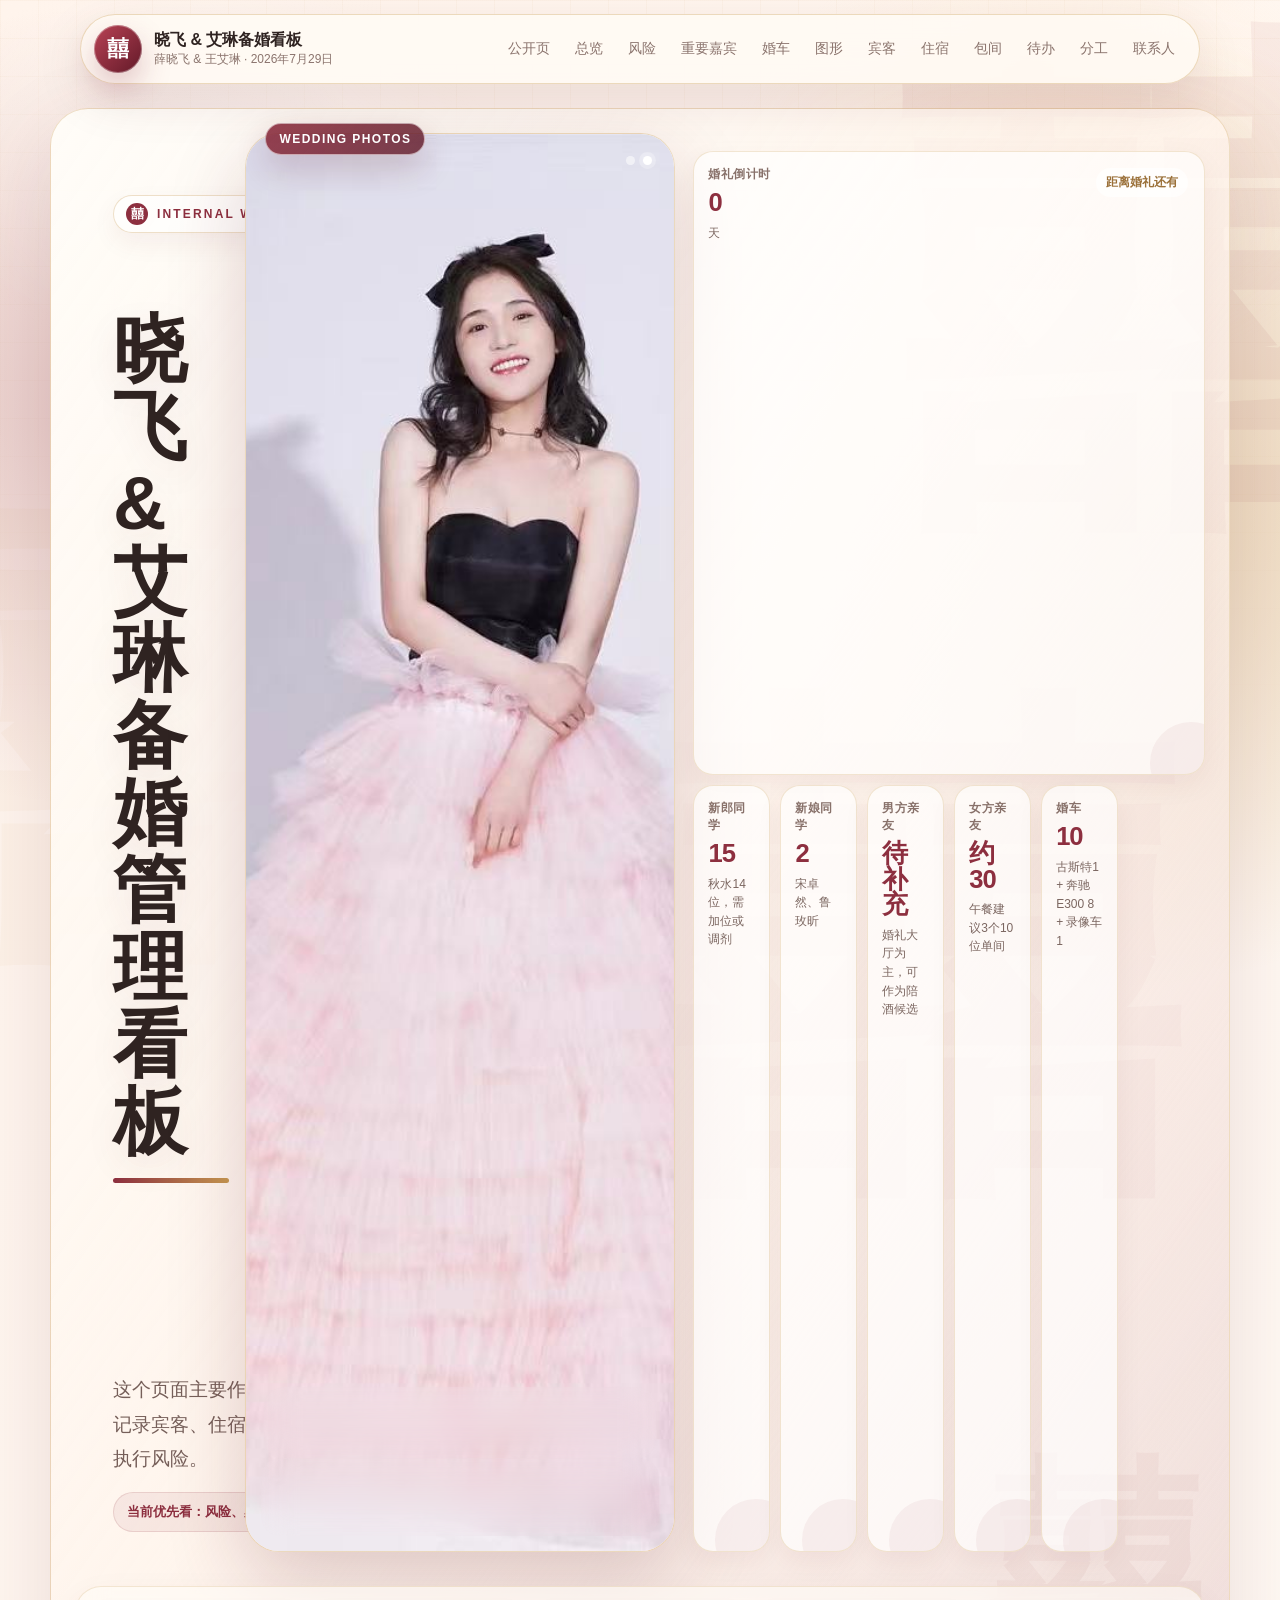
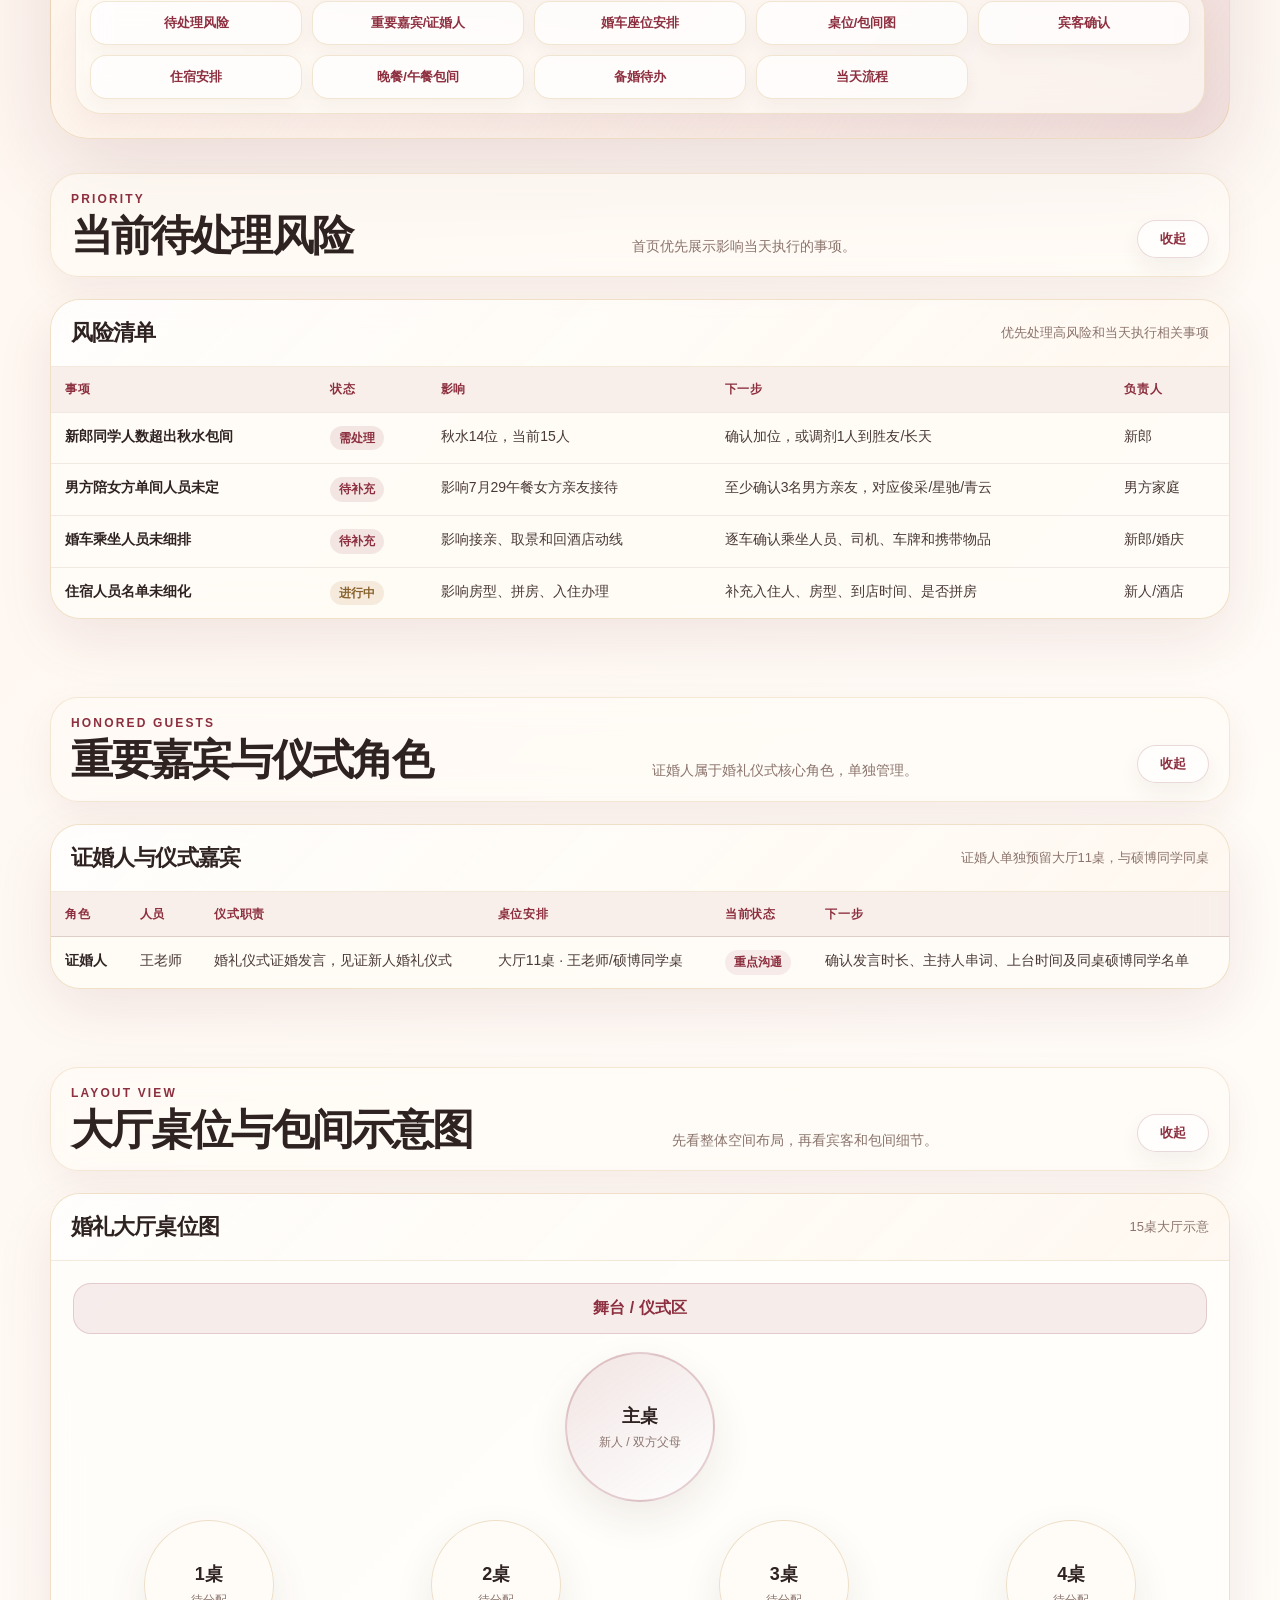
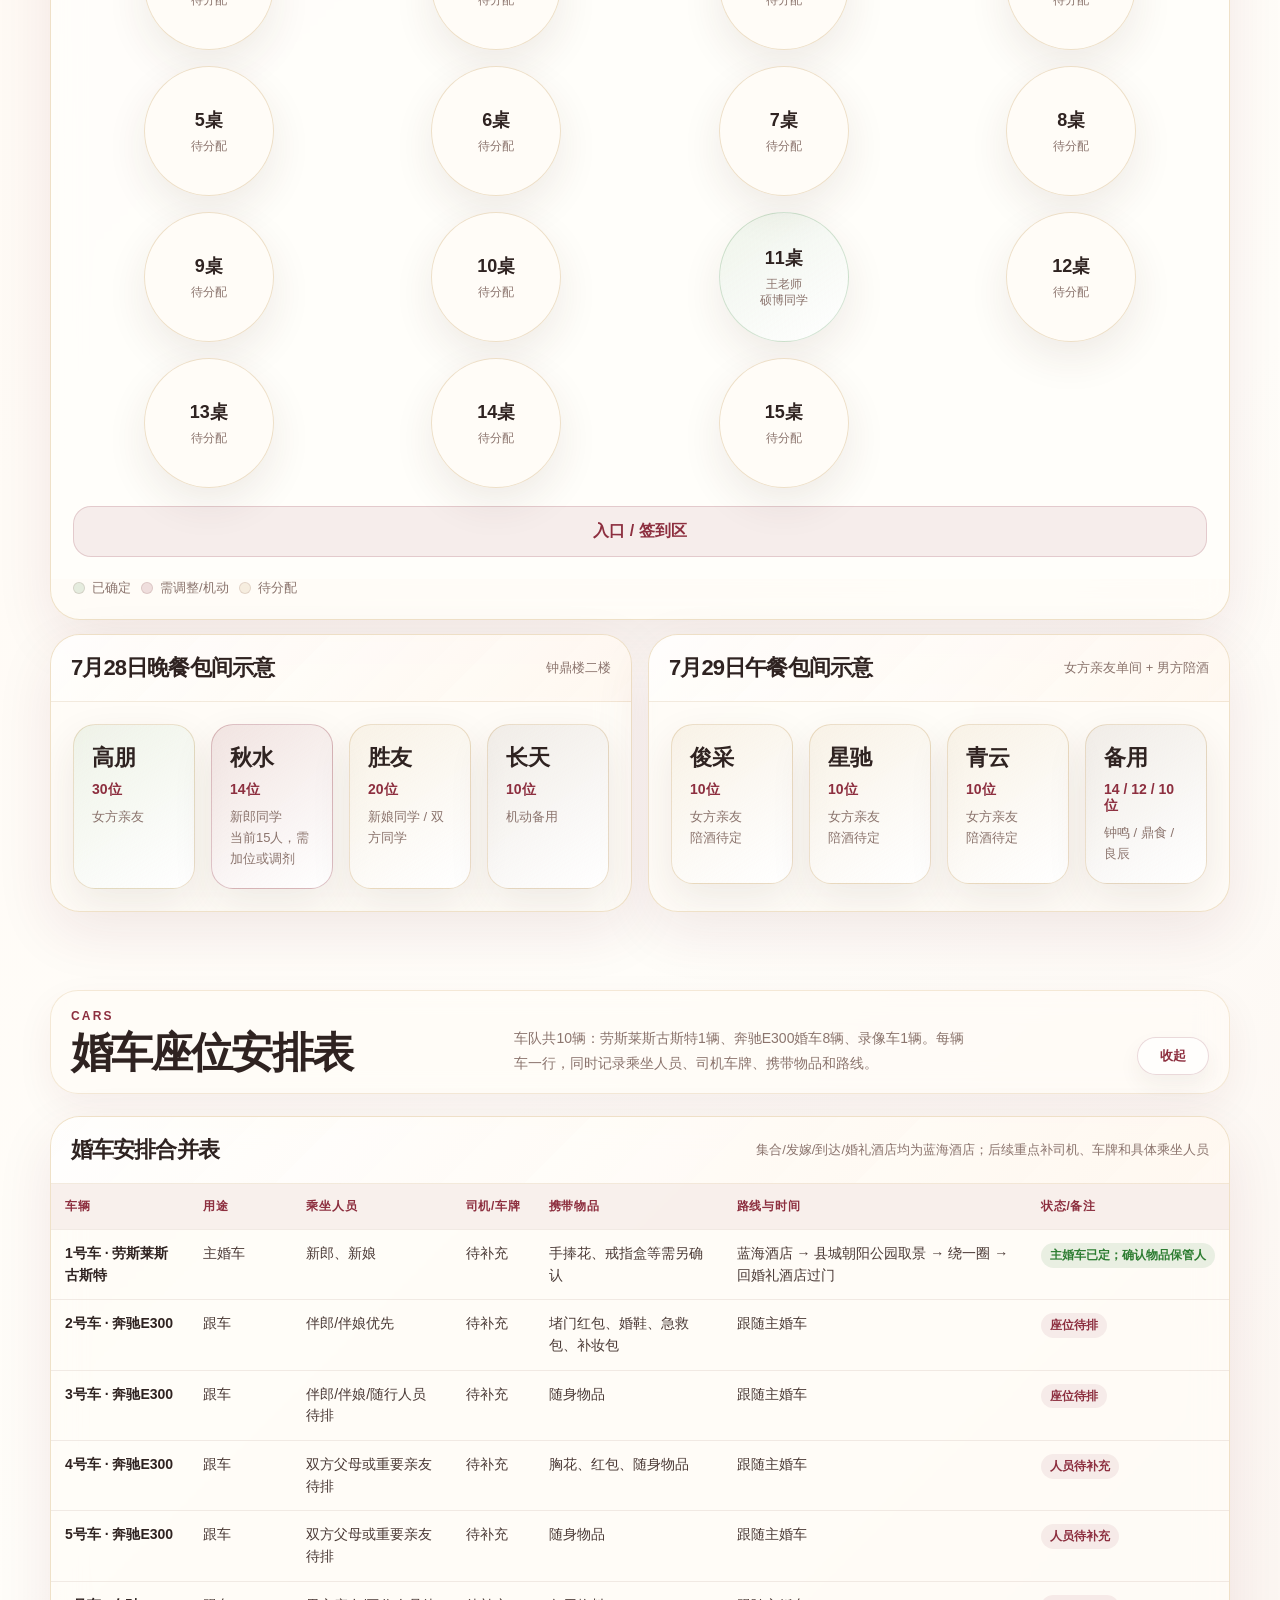
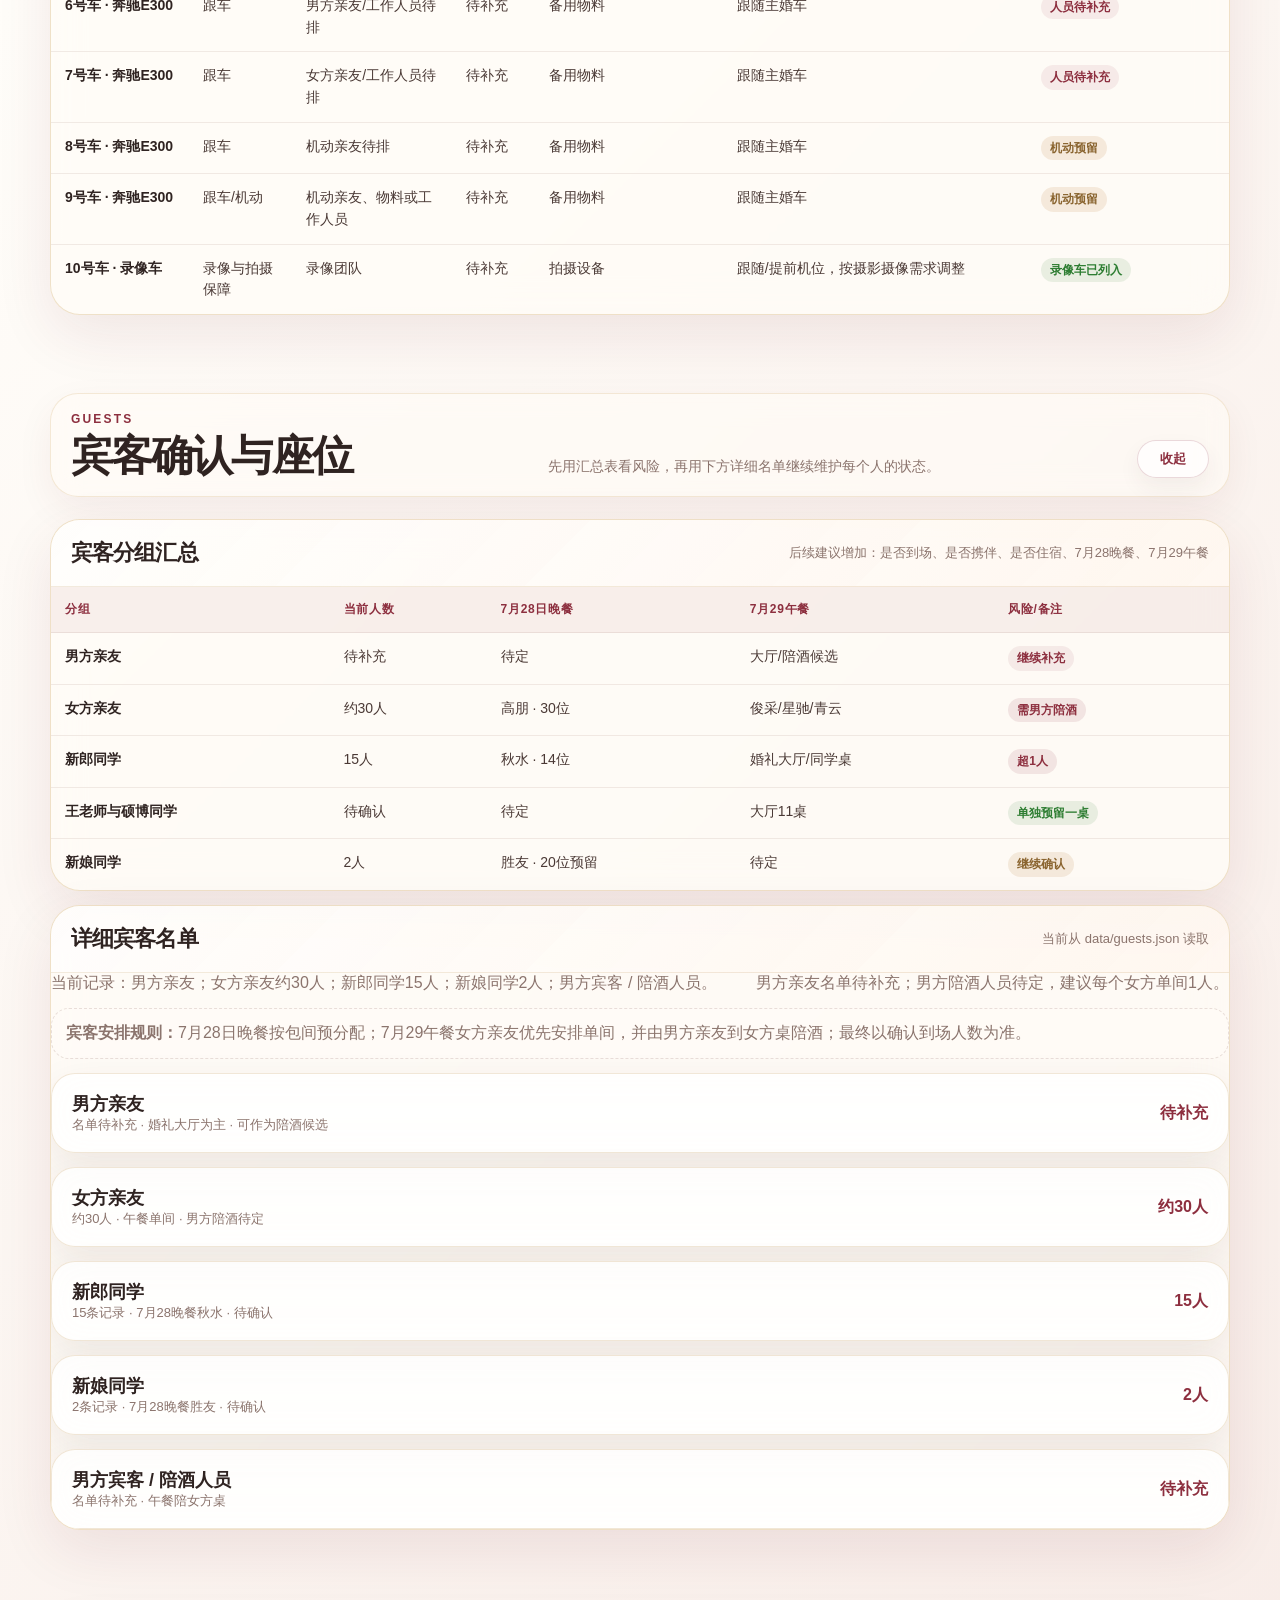
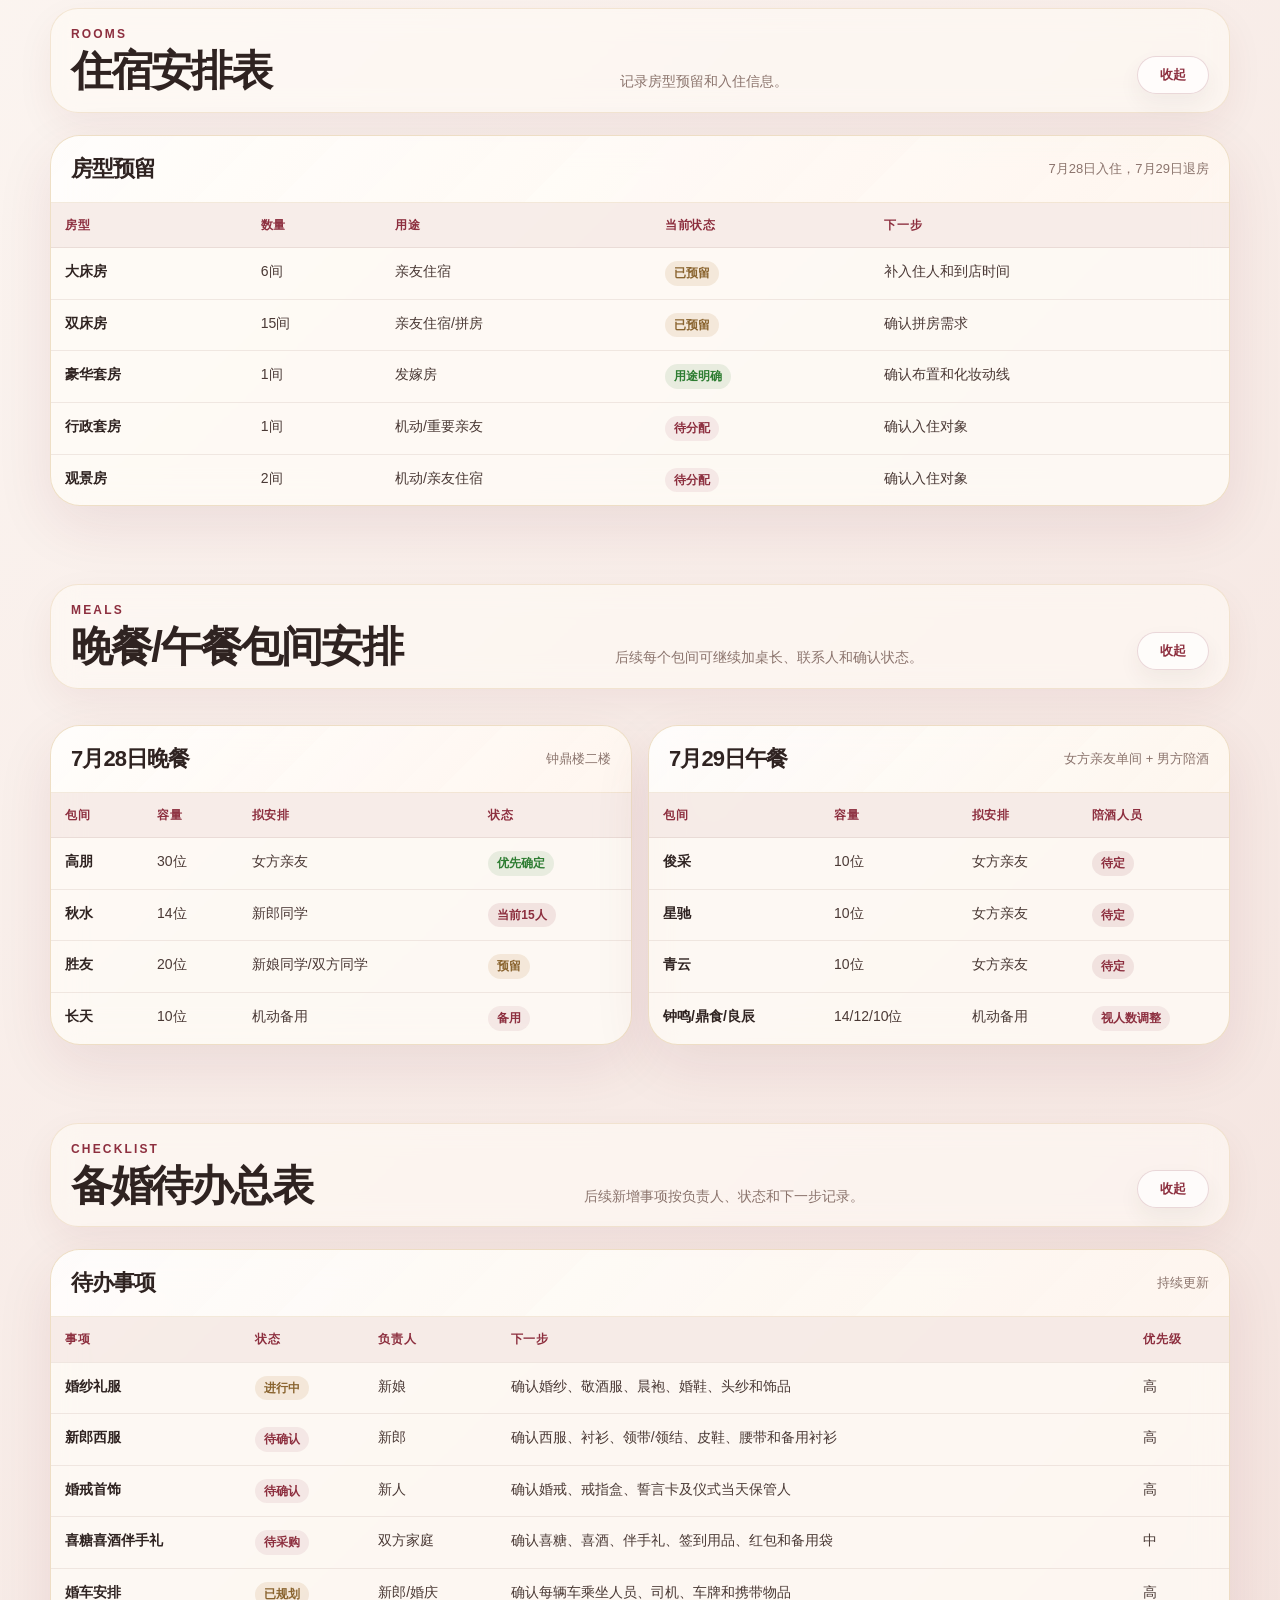
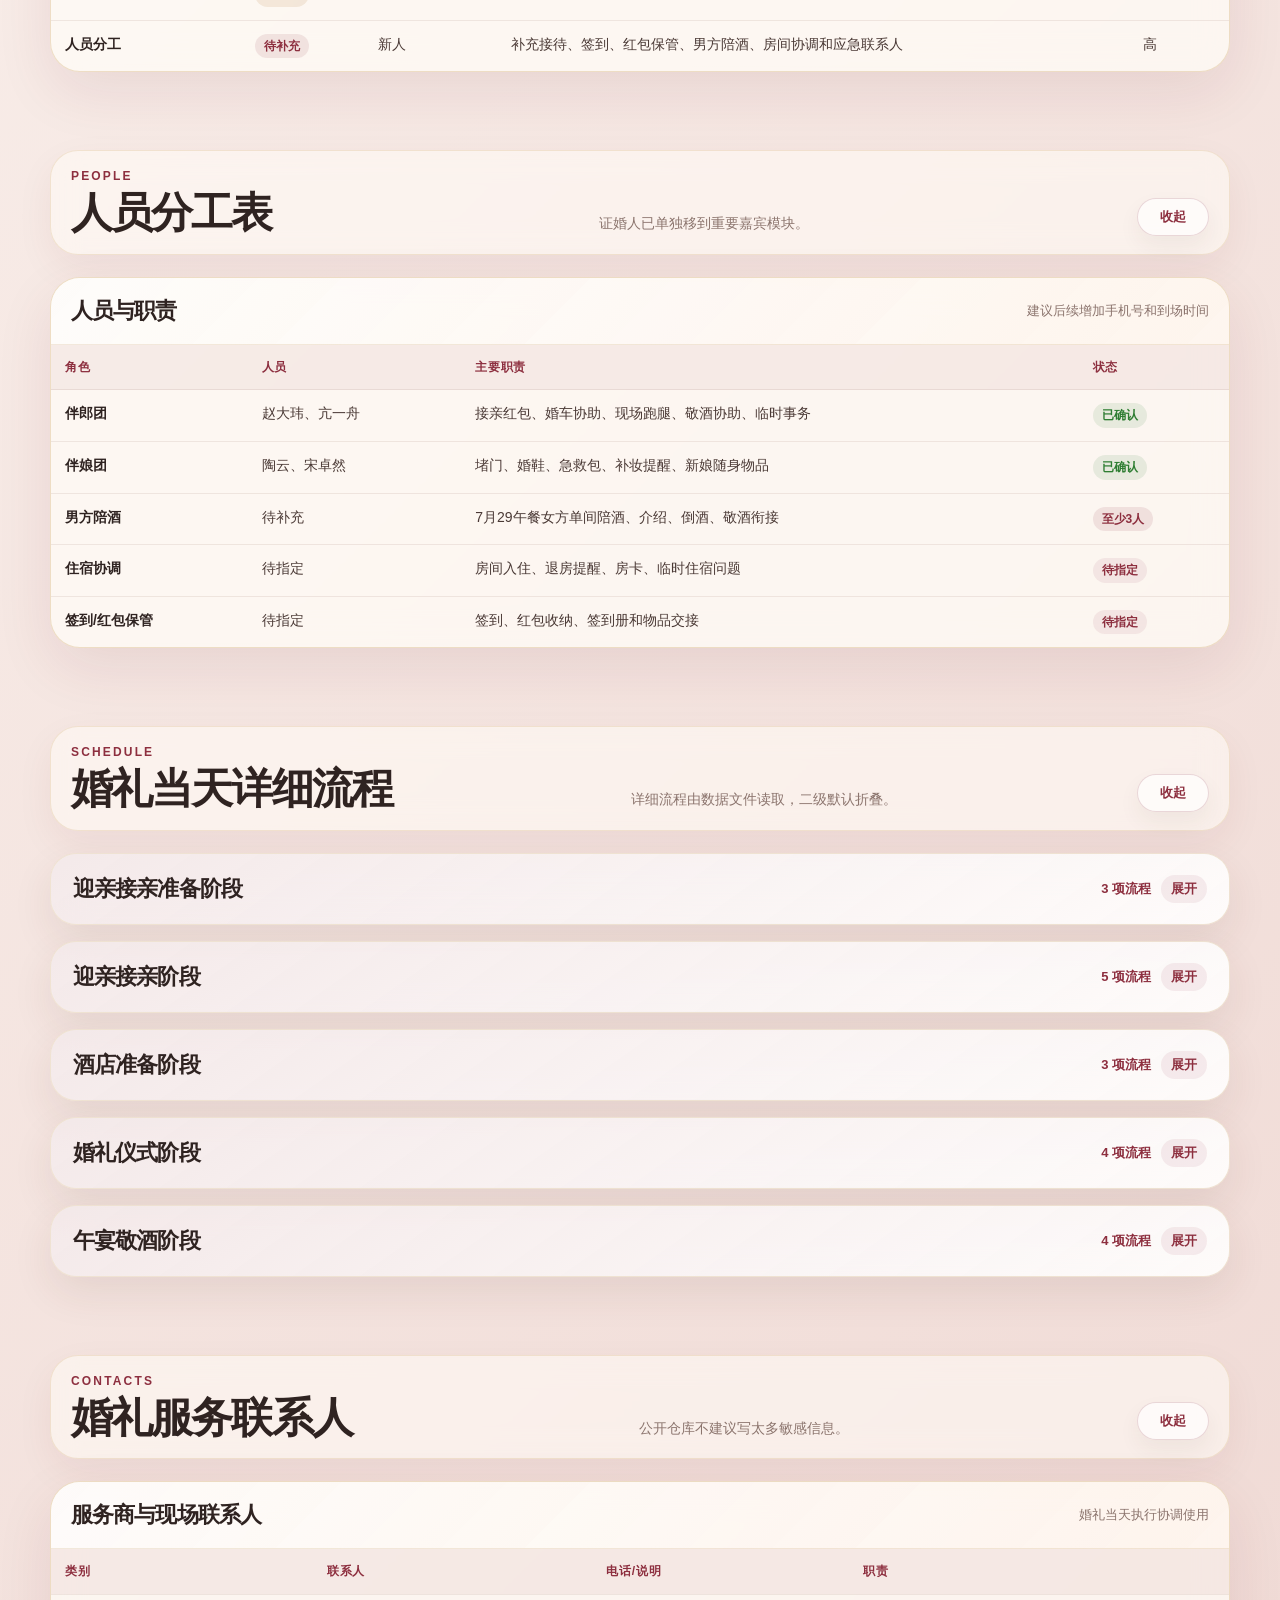
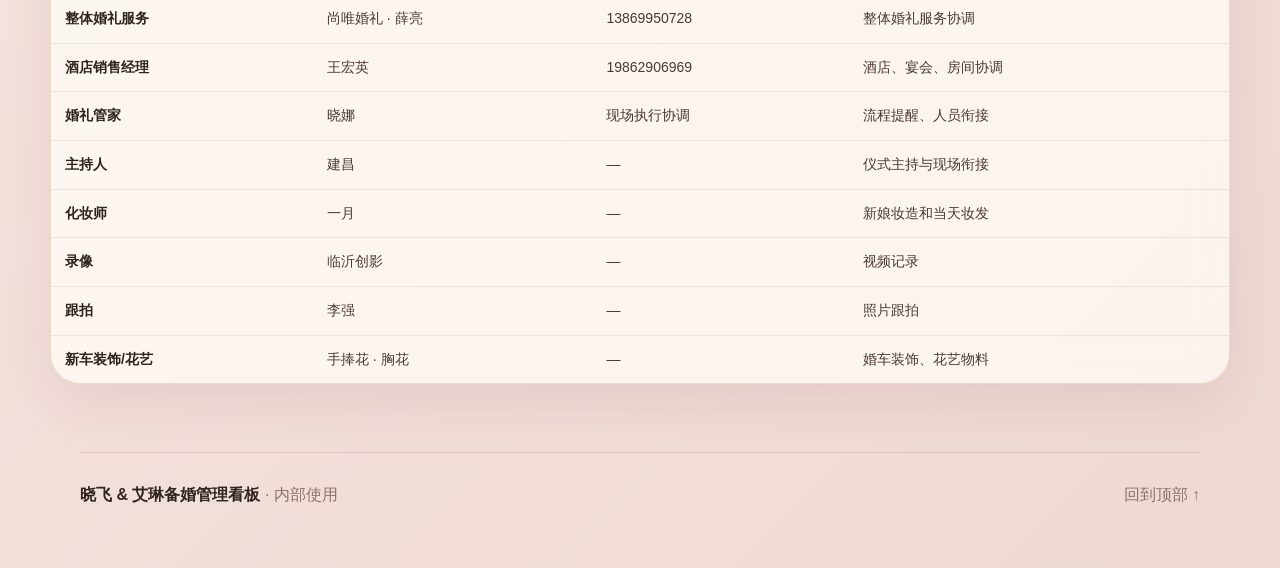
==== commit 7176f9bf: "Redirect public homepage to internal dashboard" ====
--- a/index.html
+++ b/index.html
@@ -3,186 +3,25 @@
 <head>
   <meta charset="utf-8">
   <meta name="viewport" content="width=device-width, initial-scale=1">
-  <title>晓飞 &amp; 艾琳 · 备婚小站</title>
-  <meta name="description" content="薛晓飞与王艾琳的婚礼备婚小站：婚礼时间、酒店导航、亲友到店指南、住宿说明、流程提醒与内部筹备入口。">
+  <title>晓飞 &amp; 艾琳备婚总控台</title>
+  <meta name="description" content="晓飞与艾琳的内部备婚总控台。">
   <meta name="theme-color" content="#8d2f3f">
   <meta http-equiv="Cache-Control" content="no-cache, no-store, must-revalidate">
   <meta http-equiv="Pragma" content="no-cache">
   <meta http-equiv="Expires" content="0">
-  <meta property="og:title" content="晓飞 &amp; 艾琳 · 备婚小站">
-  <meta property="og:description" content="婚礼时间：2026年7月29日 11:58；地点：沂南天龙蓝海国际大饭店。">
-  <meta property="og:type" content="website">
-  <meta property="og:url" content="https://xiaofei-xue.github.io/wedding-site/">
-  <link rel="stylesheet" href="assets/style.css?v=home-layout-20260610">
-  <link rel="stylesheet" href="assets/layout.css?v=deep-layout-v2-20260611">
-  <link rel="stylesheet" href="assets/wedding-theme.css?v=festive-home-20260611-v1">
-  <script src="assets/app.js?v=wechat-copy-20260611" defer></script>
+  <meta http-equiv="refresh" content="0; url=internal.html">
+  <link rel="canonical" href="internal.html">
+  <style>
+    body{margin:0;min-height:100vh;display:grid;place-items:center;background:#fff4ec;color:#2f2321;font-family:-apple-system,BlinkMacSystemFont,"Segoe UI","PingFang SC","Microsoft YaHei",Arial,sans-serif}
+    a{color:#8d2f3f;font-weight:800;text-decoration:none}
+    .card{padding:28px 32px;border:1px solid rgba(189,146,80,.28);border-radius:28px;background:rgba(255,252,247,.82);box-shadow:0 24px 70px rgba(95,25,40,.12);text-align:center}
+  </style>
 </head>
 <body>
-  <header class="topbar">
-    <a class="brand" href="#home">
-      <span class="seal">囍</span>
-      <span>
-        <strong>晓飞 &amp; 艾琳备婚小站</strong>
-        <small>2026年7月29日 · 农历六月十六</small>
-      </span>
-    </a>
-    <button class="menu" id="menu" aria-label="展开导航"><span></span><span></span><span></span></button>
-    <nav class="nav" id="nav">
-      <a href="#home">首页</a>
-      <a href="#overview">总览</a>
-      <a href="#guide">到店指南</a>
-      <a href="#schedule">婚礼流程</a>
-      <a href="#photos">婚纱照</a>
-    </nav>
-  </header>
-
-  <main>
-    <section id="home" class="section hero wedding-hero">
-      <div class="hero-ornaments" aria-hidden="true"><span>囍</span><span>良辰</span><span>佳期</span></div>
-      <div>
-        <p class="kicker">Wedding Operations · Guest Guide</p>
-        <div class="hero-title-card">
-          <span class="title-seal">囍</span>
-          <h1>晓飞 <span class="amp">&amp;</span> 艾琳</h1>
-          <p class="hero-subline">备婚小站 · 亲友到店指南</p>
-        </div>
-        <p class="lead">这不是单纯的婚礼请柬，而是我们把婚礼时间、酒店导航、住宿提醒、当天流程和筹备入口集中整理的备婚小站。亲友需要的信息，可以从这里直接查看。</p>
-        <div class="wedding-status-row">
-          <span><b>已定</b> 婚期 / 酒店 / 午宴时间</span>
-          <span><b>重点</b> 到店导航 / 住宿确认 / 现场入座</span>
-          <span><b>入口</b> 公开亲友版 + 内部筹备版</span>
-        </div>
-        <div class="event-brief">
-          <div class="brief-item"><b>2026年7月29日 11:58</b><span>农历六月十六 · 午宴开席</span></div>
-          <div class="brief-item"><b>沂南天龙蓝海国际大饭店</b><span>临沂市沂南县人民路与朝阳路交汇处</span></div>
-          <div class="brief-item"><b>婚礼大厅</b><span>请按现场指引入座，座位以当天安排为准</span></div>
-          <div class="brief-item"><b>住宿已统一预留</b><span>如需住宿，请提前与新人确认</span></div>
-        </div>
-        <div class="atmosphere-card">
-          <div><strong>亲友看导航</strong><small>酒店地址、高德/百度导航和到店提醒放在前面，方便转发查看。</small></div>
-          <div><strong>新人看筹备</strong><small>内部入口保留宾客、桌位、婚车、住宿和待办清单。</small></div>
-          <div><strong>当天看流程</strong><small>公开页只展示简要节奏，详细执行安排放在内部看板。</small></div>
-        </div>
-        <div class="hero-ribbon">
-          <span><b>11:58</b> 午宴开席</span>
-          <span><b>7月29日</b> 婚礼当天</span>
-          <span><b>蓝海酒店</b> 婚礼地点</span>
-          <span><b>亲友到店</b> 请看指南</span>
-        </div>
-        <div class="actions">
-          <a href="#guide" class="btn primary">查看到店指南</a>
-          <a href="#schedule" class="btn ghost">查看婚礼流程</a>
-          <button class="btn ghost" id="shareBtn" type="button">复制页面链接</button>
-        </div>
-      </div>
-      <div class="hero-panel wedding-photo-frame" id="photos">
-        <article class="photo-carousel" id="photoCarousel">
-          <div class="photo-dots" id="photoDots"></div>
-          <div class="photo-caption"><strong>Our Wedding Photos</strong><small>晓飞 &amp; 艾琳</small></div>
-        </article>
-        <div class="countdown">
-          <div><strong id="d">--</strong><span>Days</span></div>
-          <div><strong id="h">--</strong><span>Hours</span></div>
-          <div><strong id="m">--</strong><span>Minutes</span></div>
-          <div><strong id="s">--</strong><span>Seconds</span></div>
-        </div>
-      </div>
-    </section>
-
-    <section id="overview" class="section overview-section">
-      <div class="overview-grid">
-        <article class="overview-main">
-          <p class="kicker">Wedding Overview</p>
-          <h2>婚礼信息总览</h2>
-          <p>欢迎各位亲友来参加我们的婚礼。为方便大家到店、住宿和参加午宴，我们把关键时间、地点、导航和当天简要流程整理在这里。</p>
-          <div class="overview-stats">
-            <div class="overview-stat"><strong>11:58</strong><span>午宴开席</span></div>
-            <div class="overview-stat"><strong>7.29</strong><span>婚礼日期</span></div>
-            <div class="overview-stat"><strong>蓝海</strong><span>婚礼酒店</span></div>
-            <div class="overview-stat"><strong>亲友</strong><span>共同见证</span></div>
-          </div>
-        </article>
-        <aside class="overview-side">
-          <h3>亲友重点看这里</h3>
-          <div class="flow-list">
-            <div class="flow-chip"><b>到店导航</b><span>高德 / 百度均可</span></div>
-            <div class="flow-chip"><b>午宴时间</b><span>11:58 开席</span></div>
-            <div class="flow-chip"><b>住宿确认</b><span>提前联系新人</span></div>
-            <div class="flow-chip"><b>现场入座</b><span>以当天指引为准</span></div>
-          </div>
-        </aside>
-      </div>
-      <div class="module-map">
-        <a class="module-tile" href="#guide"><span>Guide</span><strong>亲友到店指南</strong><small>酒店地址、地图导航、住宿说明和到店提醒。</small></a>
-        <a class="module-tile" href="#schedule"><span>Schedule</span><strong>婚礼当天流程</strong><small>简要了解当天节奏，到店和午宴时间更清楚。</small></a>
-        <a class="module-tile" href="#photos"><span>Photos</span><strong>婚纱照轮播</strong><small>首页右侧可查看婚纱照，后续还会继续添加。</small></a>
-        <a class="module-tile" href="internal.html"><span>Planning</span><strong>内部筹备入口</strong><small>宾客、桌位、婚车、住宿和待办事项集中记录。</small></a>
-      </div>
-    </section>
-
-    <section id="guide" class="section section-compact">
-      <div class="heading center">
-        <p class="kicker">Guest Guide</p>
-        <h2>亲友到店指南</h2>
-        <p>请各位亲友优先查看婚礼地点、地图导航、住宿和到店提醒。</p>
-      </div>
-      <div class="guide-grid">
-        <article class="guide-card feature">
-          <span>婚礼地点</span>
-          <h3>沂南天龙蓝海国际大饭店</h3>
-          <p>地址：临沂市沂南县人民路与朝阳路交汇处。建议直接使用下方地图导航。</p>
-          <div class="map-actions">
-            <a class="map-link" href="https://uri.amap.com/search?keyword=%E6%B2%82%E5%8D%97%E5%A4%A9%E9%BE%99%E8%93%9D%E6%B5%B7%E5%9B%BD%E9%99%85%E5%A4%A7%E9%A5%AD%E5%BA%97&city=%E4%B8%B4%E6%B2%82&callnative=1" target="_blank" rel="noopener">高德地图导航</a>
-            <a class="map-link" href="https://map.baidu.com/search/%E6%B2%82%E5%8D%97%E5%A4%A9%E9%BE%99%E8%93%9D%E6%B5%B7%E5%9B%BD%E9%99%85%E5%A4%A7%E9%A5%AD%E5%BA%97" target="_blank" rel="noopener">百度地图导航</a>
-          </div>
-        </article>
-        <article class="guide-card"><span>婚礼时间</span><h3>2026年7月29日 11:58</h3><p>午宴准时开席，建议亲友提前到店，预留停车、入场和入座时间。</p></article>
-        <article class="guide-card"><span>住宿说明</span><h3>7月28日 - 7月29日</h3><p>住宿已统一预留。如需住宿或提前到店，请提前与新人确认。</p></article>
-        <article class="guide-card"><span>婚礼大厅</span><h3>现场指引入座</h3><p>婚礼当天请根据现场安排入座，若有问题可联系新人或现场接待人员。</p></article>
-        <article class="guide-card"><span>婚车路线</span><h3>蓝海酒店 · 朝阳公园</h3><p>婚车从蓝海酒店出发，到县城朝阳公园取景，绕行后返回婚礼酒店。</p></article>
-        <article class="guide-card"><span>到店提醒</span><h3>请提前安排时间</h3><p>如遇交通、停车或住宿问题，请提前联系新人，避免临近开席时集中处理。</p></article>
-      </div>
-    </section>
-
-    <section id="schedule" class="section section-compact">
-      <div class="section-split-head">
-        <div class="heading"><p class="kicker">Wedding Schedule</p><h2>婚礼当天简要流程</h2></div>
-        <p class="section-note">这里是亲友公开版简要流程，方便了解当天大致节奏。详细执行流程放在内部备婚版。</p>
-      </div>
-      <div class="schedule-overview">
-        <div class="flow-chip"><b>上午</b><span>新人接亲、外景取景、返回酒店。</span></div>
-        <div class="flow-chip"><b>10:30左右</b><span>新人到达酒店，准备迎宾和仪式。</span></div>
-        <div class="flow-chip"><b>11:18左右</b><span>婚礼仪式、新人入场、交换戒指、致辞等。</span></div>
-        <div class="flow-chip"><b>11:58</b><span>午宴开席，新人随后按桌敬酒。</span></div>
-      </div>
-    </section>
-
-    <section id="blessing" class="section section-compact">
-      <div class="overview-grid">
-        <article class="overview-main">
-          <p class="kicker">Invitation</p>
-          <h2>期待您的到来</h2>
-          <p>这一天对我们很重要。感谢各位亲友一路以来的关心与陪伴，也期待在婚礼当天与大家相见，共同留下这一份珍贵的回忆。</p>
-          <div class="actions">
-            <a href="#home" class="btn primary">回到首页</a>
-            <a href="#guide" class="btn ghost">再次查看导航</a>
-            <button class="btn ghost" data-share-button type="button">复制页面链接</button>
-          </div>
-        </article>
-        <aside class="overview-side">
-          <h3>温馨提示</h3>
-          <div class="flow-list">
-            <div class="flow-chip"><b>提前到店</b><span>预留停车入座时间</span></div>
-            <div class="flow-chip"><b>住宿需求</b><span>提前确认更稳妥</span></div>
-            <div class="flow-chip"><b>午宴时间</b><span>11:58 准时开席</span></div>
-            <div class="flow-chip"><b>祝福已收到</b><span>感谢见证</span></div>
-          </div>
-        </aside>
-      </div>
-    </section>
-  </main>
-
-  <footer class="footer"><div><strong>晓飞 &amp; 艾琳</strong><span> · Wedding Day</span></div><a href="internal.html">筹备入口</a></footer>
+  <div class="card">
+    <h1>正在进入备婚总控台</h1>
+    <p>如果没有自动跳转，请点击 <a href="internal.html">进入内部备婚看板</a>。</p>
+  </div>
+  <script>location.replace('internal.html');</script>
 </body>
 </html>
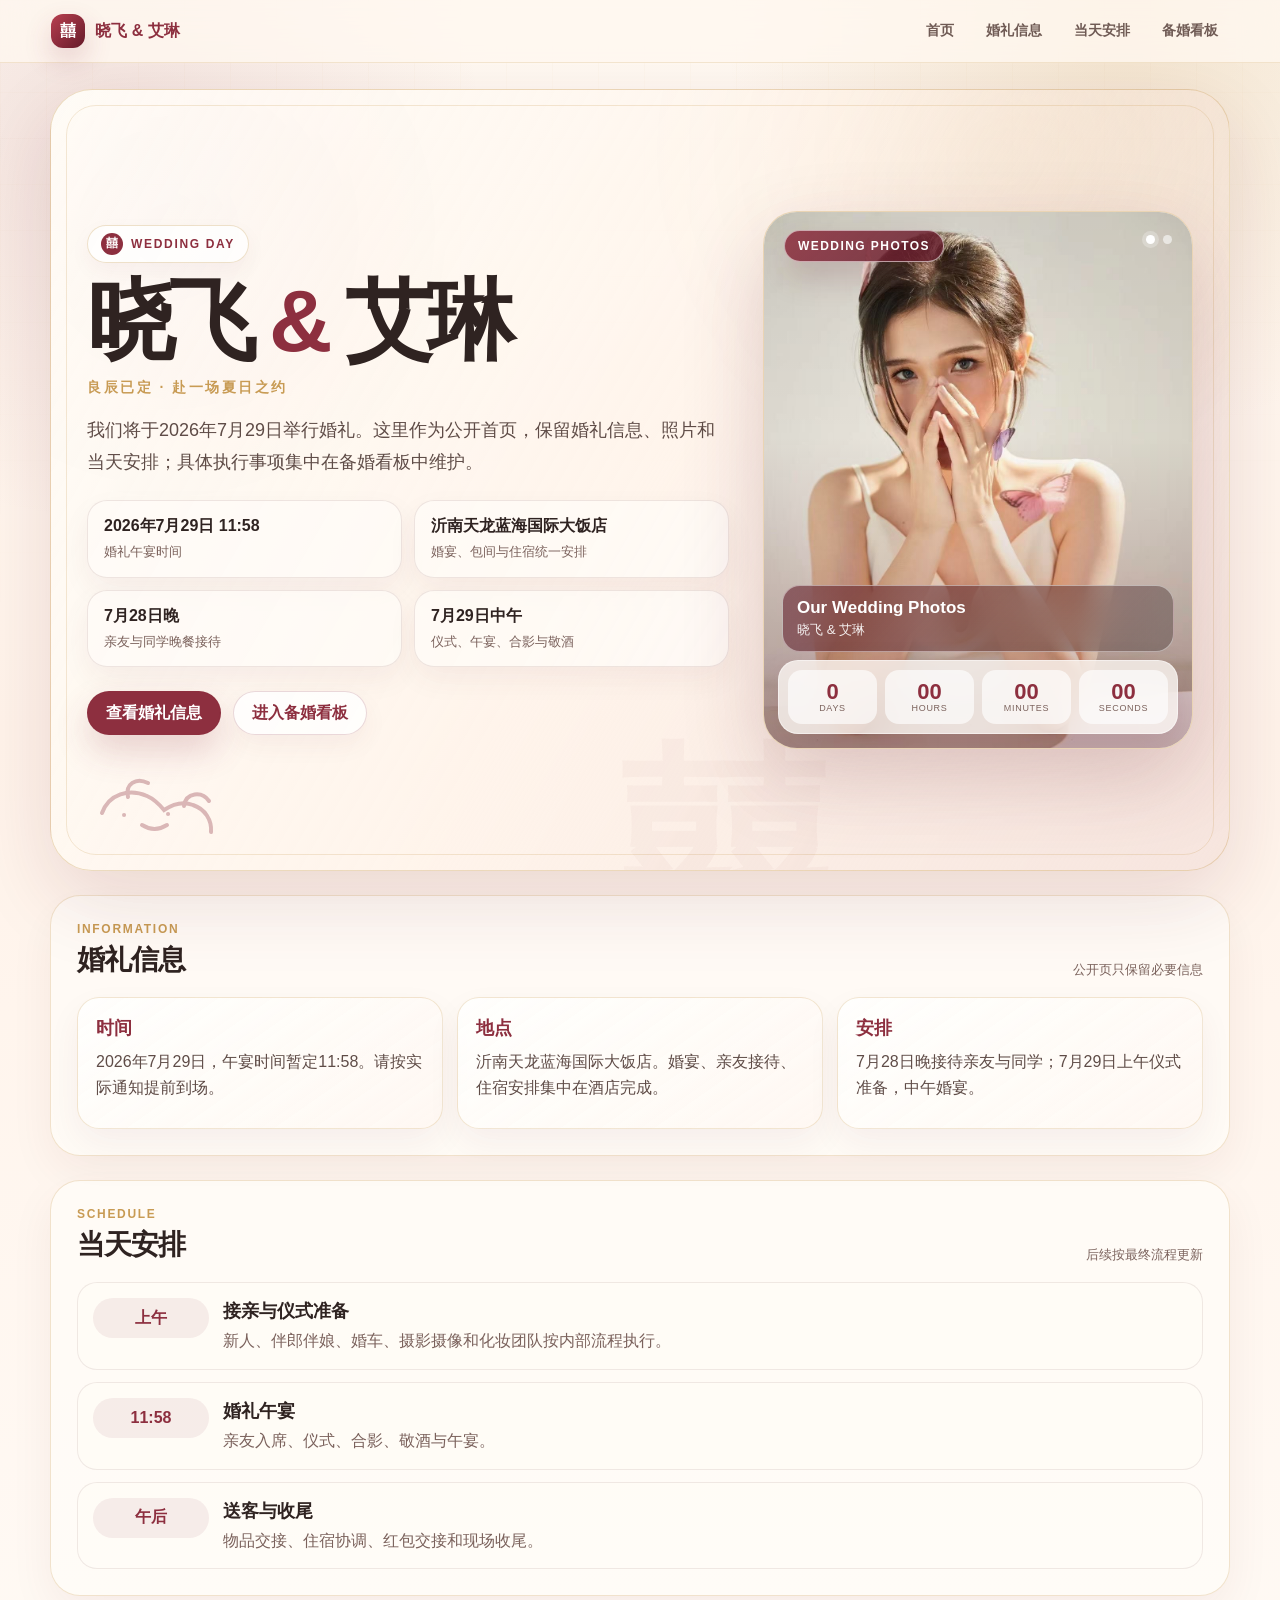
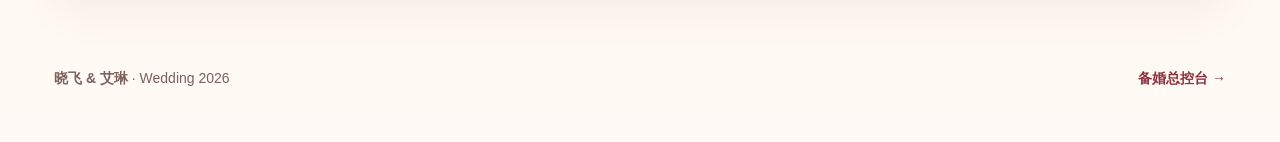
==== commit 27797340: "Restore public wedding homepage" ====
--- a/index.html
+++ b/index.html
@@ -3,25 +3,217 @@
 <head>
   <meta charset="utf-8">
   <meta name="viewport" content="width=device-width, initial-scale=1">
-  <title>晓飞 &amp; 艾琳备婚总控台</title>
-  <meta name="description" content="晓飞与艾琳的内部备婚总控台。">
+  <title>晓飞 &amp; 艾琳的婚礼</title>
+  <meta name="description" content="晓飞与艾琳的婚礼公开首页。">
   <meta name="theme-color" content="#8d2f3f">
   <meta http-equiv="Cache-Control" content="no-cache, no-store, must-revalidate">
   <meta http-equiv="Pragma" content="no-cache">
   <meta http-equiv="Expires" content="0">
-  <meta http-equiv="refresh" content="0; url=internal.html">
-  <link rel="canonical" href="internal.html">
   <style>
-    body{margin:0;min-height:100vh;display:grid;place-items:center;background:#fff4ec;color:#2f2321;font-family:-apple-system,BlinkMacSystemFont,"Segoe UI","PingFang SC","Microsoft YaHei",Arial,sans-serif}
-    a{color:#8d2f3f;font-weight:800;text-decoration:none}
-    .card{padding:28px 32px;border:1px solid rgba(189,146,80,.28);border-radius:28px;background:rgba(255,252,247,.82);box-shadow:0 24px 70px rgba(95,25,40,.12);text-align:center}
+    :root{
+      --red:#8d2f3f;
+      --deep:#2f2321;
+      --gold:#c89b54;
+      --cream:#fff7ee;
+      --paper:#fffdf8;
+      --muted:#7b625c;
+      --line:rgba(200,155,84,.28);
+      --shadow:0 28px 80px rgba(95,25,40,.13);
+    }
+    *{box-sizing:border-box}
+    html{scroll-behavior:smooth}
+    body{
+      margin:0;
+      color:var(--deep);
+      font-family:-apple-system,BlinkMacSystemFont,"Segoe UI","PingFang SC","Microsoft YaHei",Arial,sans-serif;
+      background:
+        radial-gradient(circle at 8% 8%,rgba(141,47,63,.11),transparent 24rem),
+        radial-gradient(circle at 88% 2%,rgba(200,155,84,.22),transparent 25rem),
+        linear-gradient(180deg,#fff9f2 0%,#fff3ea 42%,#fffaf5 100%);
+    }
+    body:before{
+      content:"";
+      position:fixed;
+      inset:0;
+      z-index:-1;
+      background-image:
+        linear-gradient(90deg,rgba(200,155,84,.055) 1px,transparent 1px),
+        linear-gradient(180deg,rgba(200,155,84,.045) 1px,transparent 1px);
+      background-size:46px 46px;
+      mask-image:linear-gradient(180deg,rgba(0,0,0,.52),transparent 72%);
+      pointer-events:none;
+    }
+    a{color:inherit;text-decoration:none}
+    .topbar{
+      position:sticky;
+      top:0;
+      z-index:20;
+      display:flex;
+      align-items:center;
+      justify-content:space-between;
+      gap:18px;
+      padding:14px clamp(18px,4vw,56px);
+      border-bottom:1px solid rgba(200,155,84,.22);
+      background:rgba(255,248,240,.78);
+      backdrop-filter:blur(18px);
+    }
+    .brand{display:flex;align-items:center;gap:10px;font-weight:900;color:var(--red)}
+    .seal{
+      display:grid;
+      place-items:center;
+      width:34px;
+      height:34px;
+      border-radius:12px;
+      color:#fff;
+      background:linear-gradient(135deg,#b83f50,#651a29);
+      box-shadow:0 12px 28px rgba(141,47,63,.20);
+      font-family:"STSong","Songti SC","SimSun",serif;
+    }
+    .nav{display:flex;align-items:center;gap:10px;flex-wrap:wrap;justify-content:flex-end;color:#6f5a54;font-size:14px;font-weight:760}
+    .nav a{padding:8px 11px;border-radius:999px}
+    .nav a:hover{background:rgba(141,47,63,.08);color:var(--red)}
+    main{width:min(1180px,calc(100% - 32px));margin:0 auto;padding:26px 0 54px}
+    .hero{
+      position:relative;
+      display:grid;
+      grid-template-columns:minmax(0,1fr) minmax(360px,430px);
+      gap:34px;
+      align-items:center;
+      min-height:calc(100vh - 118px);
+      padding:36px;
+      border:1px solid rgba(200,155,84,.34);
+      border-radius:42px;
+      overflow:hidden;
+      background:
+        linear-gradient(120deg,rgba(255,253,248,.94),rgba(255,244,235,.76) 50%,rgba(141,47,63,.075)),
+        radial-gradient(circle at 10% 18%,rgba(141,47,63,.11),transparent 19rem),
+        radial-gradient(circle at 80% 8%,rgba(200,155,84,.22),transparent 22rem);
+      box-shadow:var(--shadow);
+    }
+    .hero:before{content:"";position:absolute;inset:15px;border:1px solid rgba(200,155,84,.22);border-radius:30px;pointer-events:none}
+    .hero:after{content:"囍";position:absolute;right:34%;bottom:-84px;color:rgba(141,47,63,.036);font-family:"STSong","Songti SC","SimSun",serif;font-size:210px;font-weight:900;line-height:1;pointer-events:none}
+    .hero-copy,.hero-media{position:relative;z-index:2}
+    .eyebrow{
+      display:inline-flex;
+      align-items:center;
+      gap:8px;
+      margin:0 0 16px;
+      padding:7px 13px;
+      border:1px solid rgba(200,155,84,.30);
+      border-radius:999px;
+      background:rgba(255,255,255,.72);
+      color:var(--red);
+      font-size:12px;
+      font-weight:900;
+      letter-spacing:.14em;
+      text-transform:uppercase;
+      box-shadow:0 8px 22px rgba(95,25,40,.045);
+    }
+    .eyebrow:before{content:"囍";display:inline-grid;place-items:center;width:22px;height:22px;border-radius:50%;background:var(--red);color:#fff;font-family:"STSong","Songti SC","SimSun",serif;letter-spacing:0}
+    h1{margin:0;color:var(--deep);font-size:clamp(50px,7vw,88px);line-height:.96;letter-spacing:-.07em}
+    h1 span{color:var(--red)}
+    .subtitle{margin:16px 0 0;color:var(--gold);font-size:14px;font-weight:900;letter-spacing:.18em;text-transform:uppercase}
+    .lead{max-width:650px;margin:18px 0 0;color:#5f4c47;font-size:18px;line-height:1.75}
+    .meta-grid{display:grid;grid-template-columns:repeat(2,minmax(0,1fr));gap:12px;max-width:700px;margin-top:22px}
+    .meta-card{padding:15px 16px;border:1px solid rgba(118,70,64,.12);border-radius:20px;background:rgba(255,252,247,.76);box-shadow:0 12px 30px rgba(95,25,40,.055)}
+    .meta-card b{display:block;color:var(--deep);font-size:16px}.meta-card small{display:block;margin-top:5px;color:var(--muted);line-height:1.45}
+    .actions{display:flex;flex-wrap:wrap;gap:12px;margin-top:24px}
+    .btn{display:inline-flex;align-items:center;justify-content:center;min-height:44px;padding:10px 18px;border:1px solid rgba(141,47,63,.18);border-radius:999px;background:rgba(255,255,255,.78);color:var(--red);font-weight:900;box-shadow:0 10px 26px rgba(95,25,40,.05)}
+    .btn.primary{background:var(--red);color:#fff;box-shadow:0 16px 34px rgba(141,47,63,.20)}
+    .hero-media{justify-self:end;width:100%;max-width:430px}
+    .photo-card{position:relative;width:100%;aspect-ratio:4/5;min-height:510px;margin:0;border:1px solid rgba(200,155,84,.38);border-radius:34px;overflow:hidden;background:#fff7ee;box-shadow:0 30px 82px rgba(95,25,40,.20)}
+    .photo-card img{position:absolute;inset:0;width:100%;height:100%;object-fit:cover;object-position:center 43%;opacity:0;transition:opacity .75s ease,transform 1s ease}
+    .photo-card img.active{opacity:1}
+    .photo-card:after{content:"";position:absolute;inset:0;z-index:1;background:linear-gradient(180deg,rgba(0,0,0,.04),rgba(0,0,0,0) 42%,rgba(95,25,40,.34));pointer-events:none}
+    .photo-badge{position:absolute;left:20px;top:18px;z-index:5;padding:8px 13px;border:1px solid rgba(255,255,255,.55);border-radius:999px;color:#fff;background:linear-gradient(135deg,rgba(141,47,63,.88),rgba(95,25,40,.82));box-shadow:0 14px 32px rgba(95,25,40,.20);font-size:12px;font-weight:900;letter-spacing:.12em;text-transform:uppercase}
+    .photo-dots{position:absolute;right:20px;top:23px;z-index:6;display:flex;gap:8px}.photo-dots button{width:9px;height:9px;padding:0;border:0;border-radius:50%;background:rgba(255,255,255,.58)}.photo-dots button.active{background:#fff;box-shadow:0 0 0 4px rgba(255,255,255,.25)}
+    .photo-caption{position:absolute;left:18px;right:18px;bottom:96px;z-index:5;padding:12px 14px;border:1px solid rgba(255,255,255,.45);border-radius:18px;background:linear-gradient(135deg,rgba(95,25,40,.58),rgba(47,35,33,.34));color:#fff;backdrop-filter:blur(16px)}
+    .photo-caption strong{display:block;font-size:17px}.photo-caption small{display:block;margin-top:3px;opacity:.9}
+    .countdown{position:absolute;left:14px;right:14px;bottom:14px;z-index:6;display:grid;grid-template-columns:repeat(4,1fr);gap:8px;padding:9px;border:1px solid rgba(255,255,255,.45);border-radius:20px;background:rgba(255,252,247,.76);box-shadow:0 14px 34px rgba(95,25,40,.16);backdrop-filter:blur(16px)}
+    .countdown div{min-height:54px;display:grid;place-items:center;align-content:center;border-radius:14px;background:rgba(255,255,255,.65)}
+    .countdown strong{font-size:22px;color:var(--red);line-height:1}.countdown span{font-size:9px;color:var(--muted);letter-spacing:.08em;text-transform:uppercase}
+    .section{margin-top:24px;padding:26px;border:1px solid rgba(200,155,84,.26);border-radius:30px;background:rgba(255,253,248,.72);box-shadow:0 16px 46px rgba(95,25,40,.06)}
+    .section-head{display:flex;align-items:flex-end;justify-content:space-between;gap:18px;margin-bottom:18px}.section-head p{margin:0;color:var(--gold);font-size:12px;font-weight:900;letter-spacing:.14em;text-transform:uppercase}.section-head h2{margin:5px 0 0;font-size:28px;letter-spacing:-.03em}.section-head small{color:var(--muted)}
+    .info-grid{display:grid;grid-template-columns:repeat(3,minmax(0,1fr));gap:14px}.info-card{min-height:132px;padding:18px;border:1px solid rgba(200,155,84,.24);border-radius:22px;background:linear-gradient(145deg,rgba(255,255,255,.78),rgba(255,247,240,.62));box-shadow:0 14px 34px rgba(95,25,40,.055)}.info-card b{display:block;color:var(--red);font-size:18px}.info-card span{display:block;margin-top:9px;color:#5f4c47;line-height:1.6}
+    .timeline{display:grid;gap:12px}.time-item{display:grid;grid-template-columns:116px minmax(0,1fr);gap:14px;align-items:start;padding:15px;border:1px solid rgba(118,70,64,.11);border-radius:20px;background:rgba(255,252,247,.74)}.time{display:inline-flex;align-items:center;justify-content:center;min-height:40px;border-radius:999px;background:rgba(141,47,63,.08);color:var(--red);font-weight:900}.time-item h3{margin:1px 0 6px;font-size:18px}.time-item p{margin:0;color:var(--muted);line-height:1.55}
+    .dog-line{position:absolute;left:34px;bottom:24px;z-index:1;opacity:.32;color:var(--red)}
+    .footer{display:flex;align-items:center;justify-content:space-between;gap:14px;width:min(1180px,calc(100% - 32px));margin:0 auto 34px;padding:20px 4px;color:#7b625c;font-size:14px}.footer a{color:var(--red);font-weight:900}
+    @media(max-width:980px){.hero{grid-template-columns:1fr;min-height:auto}.hero-media{justify-self:center;max-width:500px}.info-grid{grid-template-columns:1fr}.nav{display:none}.meta-grid{grid-template-columns:1fr}}
+    @media(max-width:640px){main{width:min(100% - 20px,1180px);padding-top:14px}.topbar{padding:12px 14px}.hero{padding:22px;border-radius:30px}.hero:before{inset:10px;border-radius:22px}h1{font-size:clamp(40px,13vw,58px)}.lead{font-size:16px}.photo-card{min-height:420px}.countdown{grid-template-columns:repeat(2,1fr)}.section{padding:20px;border-radius:24px}.section-head{display:block}.time-item{grid-template-columns:1fr}.footer{display:block;text-align:center}}
   </style>
+  <script src="assets/app.js?v=public-home-20260611-v1" defer></script>
 </head>
-<body>
-  <div class="card">
-    <h1>正在进入备婚总控台</h1>
-    <p>如果没有自动跳转，请点击 <a href="internal.html">进入内部备婚看板</a>。</p>
-  </div>
-  <script>location.replace('internal.html');</script>
+<body class="public-page">
+  <header class="topbar">
+    <a class="brand" href="#home"><span class="seal">囍</span><span>晓飞 &amp; 艾琳</span></a>
+    <nav class="nav" aria-label="页面导航">
+      <a href="#home">首页</a>
+      <a href="#info">婚礼信息</a>
+      <a href="#schedule">当天安排</a>
+      <a href="internal.html">备婚看板</a>
+    </nav>
+  </header>
+
+  <main>
+    <section id="home" class="hero">
+      <div class="hero-copy">
+        <p class="eyebrow">Wedding Day</p>
+        <h1>晓飞 <span>&amp;</span> 艾琳</h1>
+        <p class="subtitle">良辰已定 · 赴一场夏日之约</p>
+        <p class="lead">我们将于2026年7月29日举行婚礼。这里作为公开首页，保留婚礼信息、照片和当天安排；具体执行事项集中在备婚看板中维护。</p>
+
+        <div class="meta-grid">
+          <article class="meta-card"><b>2026年7月29日 11:58</b><small>婚礼午宴时间</small></article>
+          <article class="meta-card"><b>沂南天龙蓝海国际大饭店</b><small>婚宴、包间与住宿统一安排</small></article>
+          <article class="meta-card"><b>7月28日晚</b><small>亲友与同学晚餐接待</small></article>
+          <article class="meta-card"><b>7月29日中午</b><small>仪式、午宴、合影与敬酒</small></article>
+        </div>
+
+        <div class="actions">
+          <a class="btn primary" href="#info">查看婚礼信息</a>
+          <a class="btn" href="internal.html">进入备婚看板</a>
+        </div>
+      </div>
+
+      <aside class="hero-media" id="photos" aria-label="婚纱照轮播">
+        <figure class="photo-card" id="photoCarousel">
+          <div class="photo-badge">Wedding Photos</div>
+          <div class="photo-dots" id="photoDots"></div>
+          <figcaption class="photo-caption"><strong>Our Wedding Photos</strong><small>晓飞 &amp; 艾琳</small></figcaption>
+          <div class="countdown">
+            <div><strong id="d">--</strong><span>Days</span></div>
+            <div><strong id="h">--</strong><span>Hours</span></div>
+            <div><strong id="m">--</strong><span>Minutes</span></div>
+            <div><strong id="s">--</strong><span>Seconds</span></div>
+          </div>
+        </figure>
+      </aside>
+
+      <svg class="dog-line" width="150" height="78" viewBox="0 0 150 78" fill="none" aria-hidden="true">
+        <path d="M17 45c7-19 27-25 45-17 7 3 12 8 17 14 9-6 19-9 29-5 12 4 19 15 18 27" stroke="currentColor" stroke-width="4" stroke-linecap="round"/>
+        <path d="M43 29c-3-13 8-20 20-14M99 38c2-14 18-15 25-5M39 47h.1M83 46h.1M57 57c8 5 17 5 25 0" stroke="currentColor" stroke-width="4" stroke-linecap="round"/>
+      </svg>
+    </section>
+
+    <section id="info" class="section">
+      <div class="section-head"><div><p>Information</p><h2>婚礼信息</h2></div><small>公开页只保留必要信息</small></div>
+      <div class="info-grid">
+        <article class="info-card"><b>时间</b><span>2026年7月29日，午宴时间暂定11:58。请按实际通知提前到场。</span></article>
+        <article class="info-card"><b>地点</b><span>沂南天龙蓝海国际大饭店。婚宴、亲友接待、住宿安排集中在酒店完成。</span></article>
+        <article class="info-card"><b>安排</b><span>7月28日晚接待亲友与同学；7月29日上午仪式准备，中午婚宴。</span></article>
+      </div>
+    </section>
+
+    <section id="schedule" class="section">
+      <div class="section-head"><div><p>Schedule</p><h2>当天安排</h2></div><small>后续按最终流程更新</small></div>
+      <div class="timeline">
+        <article class="time-item"><div class="time">上午</div><div><h3>接亲与仪式准备</h3><p>新人、伴郎伴娘、婚车、摄影摄像和化妆团队按内部流程执行。</p></div></article>
+        <article class="time-item"><div class="time">11:58</div><div><h3>婚礼午宴</h3><p>亲友入席、仪式、合影、敬酒与午宴。</p></div></article>
+        <article class="time-item"><div class="time">午后</div><div><h3>送客与收尾</h3><p>物品交接、住宿协调、红包交接和现场收尾。</p></div></article>
+      </div>
+    </section>
+  </main>
+
+  <footer class="footer"><div><strong>晓飞 &amp; 艾琳</strong><span> · Wedding 2026</span></div><a href="internal.html">备婚总控台 →</a></footer>
 </body>
 </html>
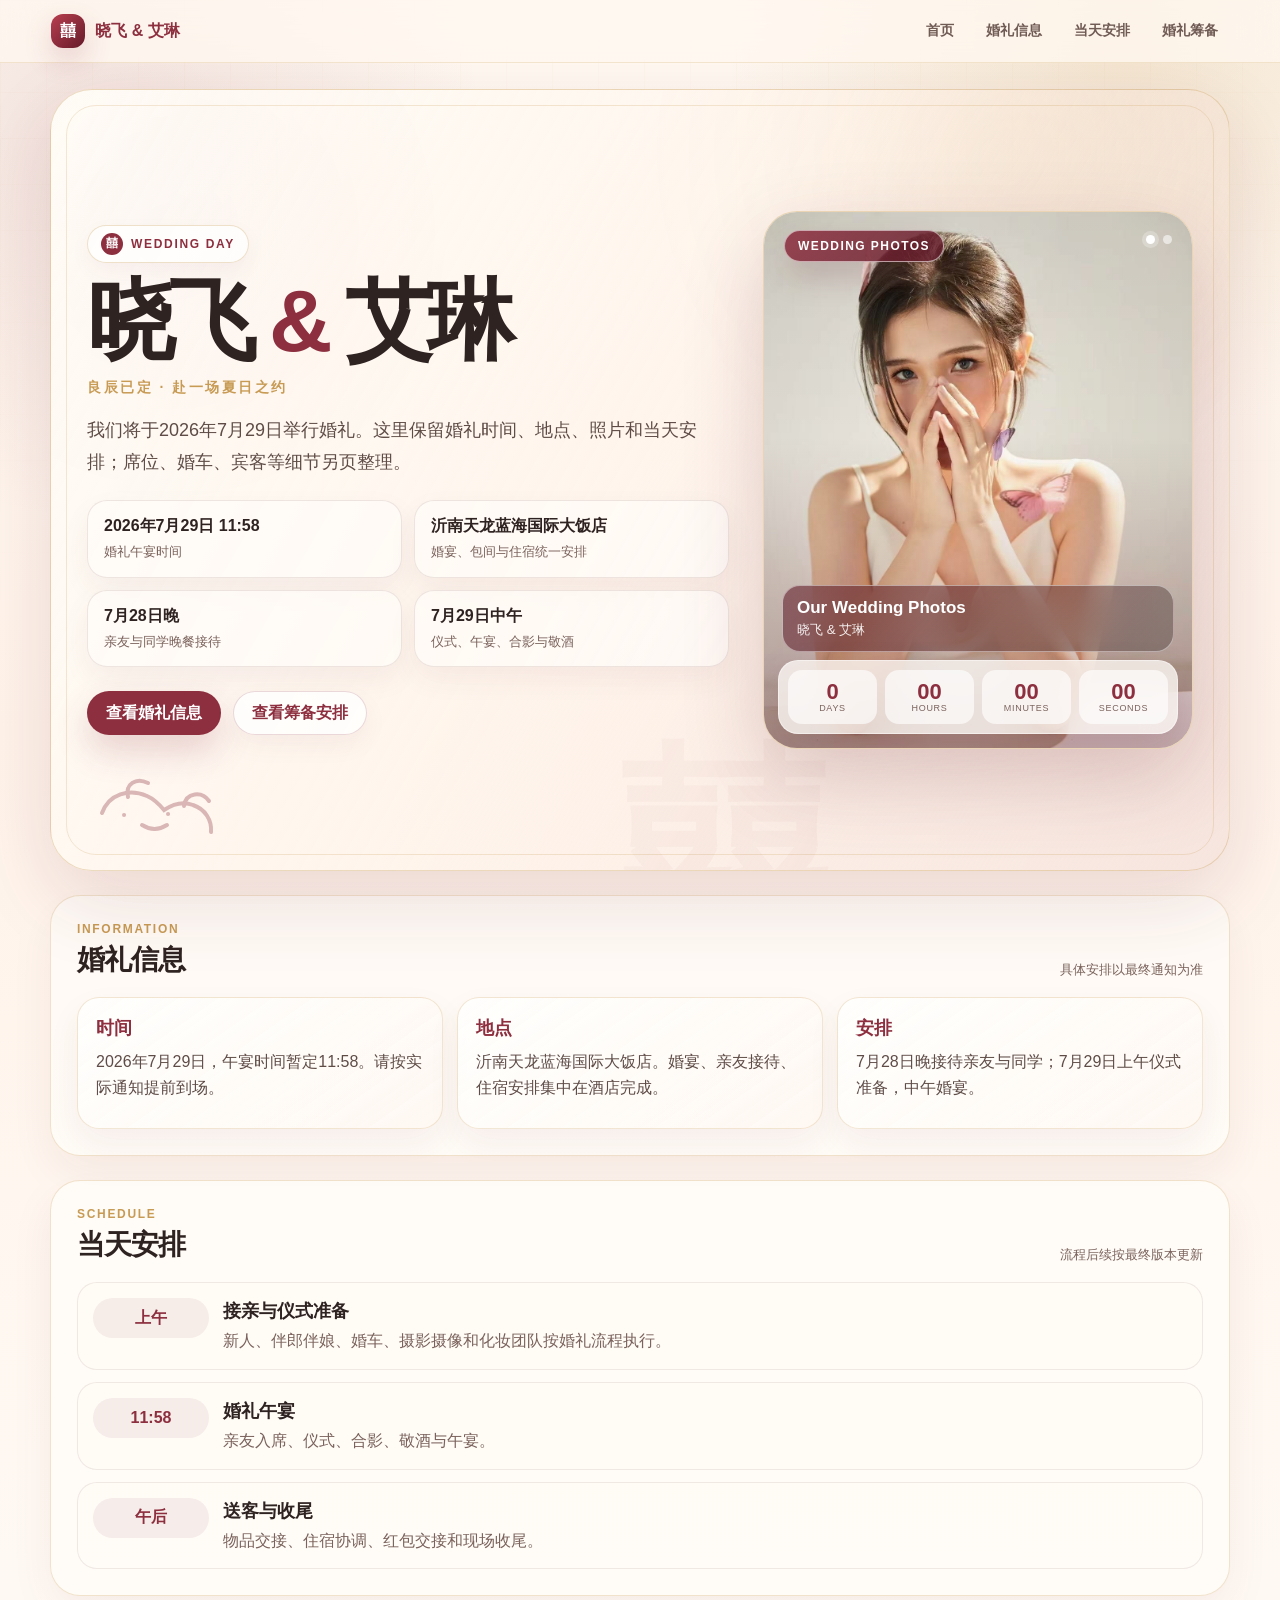
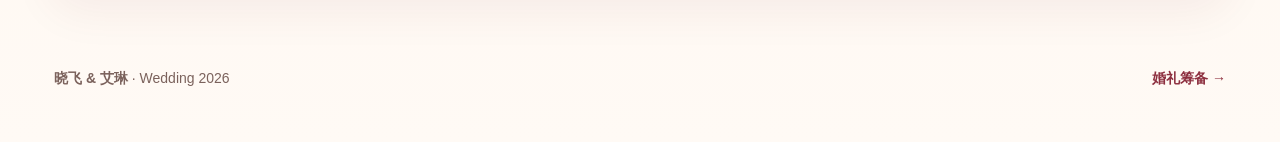
==== commit 89c3d952: "Polish public wedding homepage language" ====
--- a/index.html
+++ b/index.html
@@ -4,7 +4,7 @@
   <meta charset="utf-8">
   <meta name="viewport" content="width=device-width, initial-scale=1">
   <title>晓飞 &amp; 艾琳的婚礼</title>
-  <meta name="description" content="晓飞与艾琳的婚礼公开首页。">
+  <meta name="description" content="晓飞与艾琳的婚礼首页。">
   <meta name="theme-color" content="#8d2f3f">
   <meta http-equiv="Cache-Control" content="no-cache, no-store, must-revalidate">
   <meta http-equiv="Pragma" content="no-cache">
@@ -141,7 +141,7 @@
     @media(max-width:980px){.hero{grid-template-columns:1fr;min-height:auto}.hero-media{justify-self:center;max-width:500px}.info-grid{grid-template-columns:1fr}.nav{display:none}.meta-grid{grid-template-columns:1fr}}
     @media(max-width:640px){main{width:min(100% - 20px,1180px);padding-top:14px}.topbar{padding:12px 14px}.hero{padding:22px;border-radius:30px}.hero:before{inset:10px;border-radius:22px}h1{font-size:clamp(40px,13vw,58px)}.lead{font-size:16px}.photo-card{min-height:420px}.countdown{grid-template-columns:repeat(2,1fr)}.section{padding:20px;border-radius:24px}.section-head{display:block}.time-item{grid-template-columns:1fr}.footer{display:block;text-align:center}}
   </style>
-  <script src="assets/app.js?v=public-home-20260611-v1" defer></script>
+  <script src="assets/app.js?v=elegant-copy-20260611-v1" defer></script>
 </head>
 <body class="public-page">
   <header class="topbar">
@@ -150,7 +150,7 @@
       <a href="#home">首页</a>
       <a href="#info">婚礼信息</a>
       <a href="#schedule">当天安排</a>
-      <a href="internal.html">备婚看板</a>
+      <a href="internal.html">婚礼筹备</a>
     </nav>
   </header>
 
@@ -160,7 +160,7 @@
         <p class="eyebrow">Wedding Day</p>
         <h1>晓飞 <span>&amp;</span> 艾琳</h1>
         <p class="subtitle">良辰已定 · 赴一场夏日之约</p>
-        <p class="lead">我们将于2026年7月29日举行婚礼。这里作为公开首页，保留婚礼信息、照片和当天安排；具体执行事项集中在备婚看板中维护。</p>
+        <p class="lead">我们将于2026年7月29日举行婚礼。这里保留婚礼时间、地点、照片和当天安排；席位、婚车、宾客等细节另页整理。</p>
 
         <div class="meta-grid">
           <article class="meta-card"><b>2026年7月29日 11:58</b><small>婚礼午宴时间</small></article>
@@ -171,7 +171,7 @@
 
         <div class="actions">
           <a class="btn primary" href="#info">查看婚礼信息</a>
-          <a class="btn" href="internal.html">进入备婚看板</a>
+          <a class="btn" href="internal.html">查看筹备安排</a>
         </div>
       </div>
 
@@ -196,7 +196,7 @@
     </section>
 
     <section id="info" class="section">
-      <div class="section-head"><div><p>Information</p><h2>婚礼信息</h2></div><small>公开页只保留必要信息</small></div>
+      <div class="section-head"><div><p>Information</p><h2>婚礼信息</h2></div><small>具体安排以最终通知为准</small></div>
       <div class="info-grid">
         <article class="info-card"><b>时间</b><span>2026年7月29日，午宴时间暂定11:58。请按实际通知提前到场。</span></article>
         <article class="info-card"><b>地点</b><span>沂南天龙蓝海国际大饭店。婚宴、亲友接待、住宿安排集中在酒店完成。</span></article>
@@ -205,15 +205,15 @@
     </section>
 
     <section id="schedule" class="section">
-      <div class="section-head"><div><p>Schedule</p><h2>当天安排</h2></div><small>后续按最终流程更新</small></div>
+      <div class="section-head"><div><p>Schedule</p><h2>当天安排</h2></div><small>流程后续按最终版本更新</small></div>
       <div class="timeline">
-        <article class="time-item"><div class="time">上午</div><div><h3>接亲与仪式准备</h3><p>新人、伴郎伴娘、婚车、摄影摄像和化妆团队按内部流程执行。</p></div></article>
+        <article class="time-item"><div class="time">上午</div><div><h3>接亲与仪式准备</h3><p>新人、伴郎伴娘、婚车、摄影摄像和化妆团队按婚礼流程执行。</p></div></article>
         <article class="time-item"><div class="time">11:58</div><div><h3>婚礼午宴</h3><p>亲友入席、仪式、合影、敬酒与午宴。</p></div></article>
         <article class="time-item"><div class="time">午后</div><div><h3>送客与收尾</h3><p>物品交接、住宿协调、红包交接和现场收尾。</p></div></article>
       </div>
     </section>
   </main>
 
-  <footer class="footer"><div><strong>晓飞 &amp; 艾琳</strong><span> · Wedding 2026</span></div><a href="internal.html">备婚总控台 →</a></footer>
+  <footer class="footer"><div><strong>晓飞 &amp; 艾琳</strong><span> · Wedding 2026</span></div><a href="internal.html">婚礼筹备 →</a></footer>
 </body>
 </html>
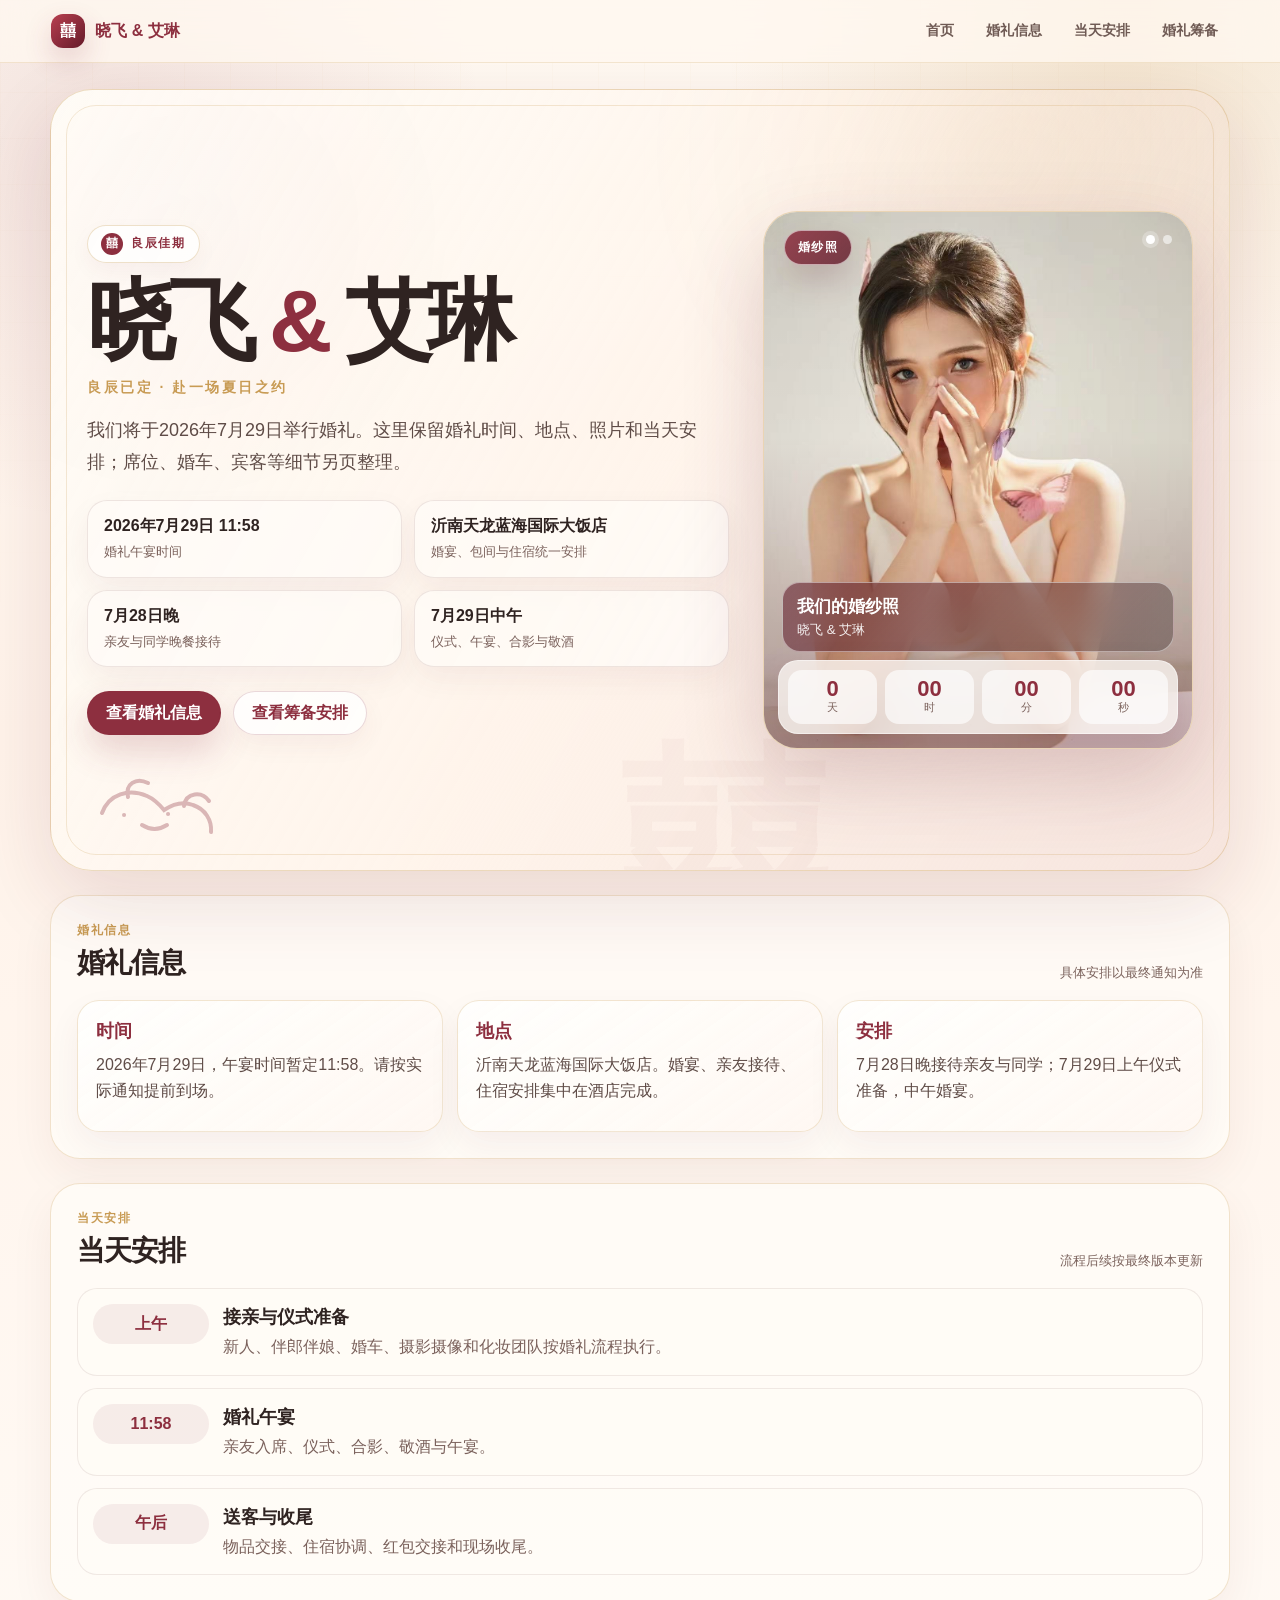
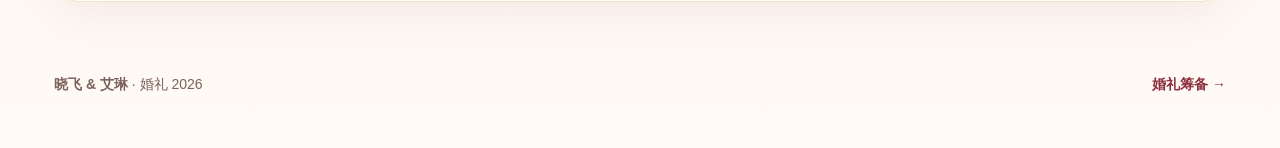
==== commit 56c1b386: "Remove template-like English labels from public page" ====
--- a/index.html
+++ b/index.html
@@ -106,13 +106,12 @@
       font-size:12px;
       font-weight:900;
       letter-spacing:.14em;
-      text-transform:uppercase;
       box-shadow:0 8px 22px rgba(95,25,40,.045);
     }
     .eyebrow:before{content:"囍";display:inline-grid;place-items:center;width:22px;height:22px;border-radius:50%;background:var(--red);color:#fff;font-family:"STSong","Songti SC","SimSun",serif;letter-spacing:0}
     h1{margin:0;color:var(--deep);font-size:clamp(50px,7vw,88px);line-height:.96;letter-spacing:-.07em}
     h1 span{color:var(--red)}
-    .subtitle{margin:16px 0 0;color:var(--gold);font-size:14px;font-weight:900;letter-spacing:.18em;text-transform:uppercase}
+    .subtitle{margin:16px 0 0;color:var(--gold);font-size:14px;font-weight:900;letter-spacing:.18em}
     .lead{max-width:650px;margin:18px 0 0;color:#5f4c47;font-size:18px;line-height:1.75}
     .meta-grid{display:grid;grid-template-columns:repeat(2,minmax(0,1fr));gap:12px;max-width:700px;margin-top:22px}
     .meta-card{padding:15px 16px;border:1px solid rgba(118,70,64,.12);border-radius:20px;background:rgba(255,252,247,.76);box-shadow:0 12px 30px rgba(95,25,40,.055)}
@@ -125,15 +124,15 @@
     .photo-card img{position:absolute;inset:0;width:100%;height:100%;object-fit:cover;object-position:center 43%;opacity:0;transition:opacity .75s ease,transform 1s ease}
     .photo-card img.active{opacity:1}
     .photo-card:after{content:"";position:absolute;inset:0;z-index:1;background:linear-gradient(180deg,rgba(0,0,0,.04),rgba(0,0,0,0) 42%,rgba(95,25,40,.34));pointer-events:none}
-    .photo-badge{position:absolute;left:20px;top:18px;z-index:5;padding:8px 13px;border:1px solid rgba(255,255,255,.55);border-radius:999px;color:#fff;background:linear-gradient(135deg,rgba(141,47,63,.88),rgba(95,25,40,.82));box-shadow:0 14px 32px rgba(95,25,40,.20);font-size:12px;font-weight:900;letter-spacing:.12em;text-transform:uppercase}
+    .photo-badge{position:absolute;left:20px;top:18px;z-index:5;padding:8px 13px;border:1px solid rgba(255,255,255,.55);border-radius:999px;color:#fff;background:linear-gradient(135deg,rgba(141,47,63,.88),rgba(95,25,40,.82));box-shadow:0 14px 32px rgba(95,25,40,.20);font-size:12px;font-weight:900;letter-spacing:.12em}
     .photo-dots{position:absolute;right:20px;top:23px;z-index:6;display:flex;gap:8px}.photo-dots button{width:9px;height:9px;padding:0;border:0;border-radius:50%;background:rgba(255,255,255,.58)}.photo-dots button.active{background:#fff;box-shadow:0 0 0 4px rgba(255,255,255,.25)}
     .photo-caption{position:absolute;left:18px;right:18px;bottom:96px;z-index:5;padding:12px 14px;border:1px solid rgba(255,255,255,.45);border-radius:18px;background:linear-gradient(135deg,rgba(95,25,40,.58),rgba(47,35,33,.34));color:#fff;backdrop-filter:blur(16px)}
     .photo-caption strong{display:block;font-size:17px}.photo-caption small{display:block;margin-top:3px;opacity:.9}
     .countdown{position:absolute;left:14px;right:14px;bottom:14px;z-index:6;display:grid;grid-template-columns:repeat(4,1fr);gap:8px;padding:9px;border:1px solid rgba(255,255,255,.45);border-radius:20px;background:rgba(255,252,247,.76);box-shadow:0 14px 34px rgba(95,25,40,.16);backdrop-filter:blur(16px)}
     .countdown div{min-height:54px;display:grid;place-items:center;align-content:center;border-radius:14px;background:rgba(255,255,255,.65)}
-    .countdown strong{font-size:22px;color:var(--red);line-height:1}.countdown span{font-size:9px;color:var(--muted);letter-spacing:.08em;text-transform:uppercase}
+    .countdown strong{font-size:22px;color:var(--red);line-height:1}.countdown span{font-size:11px;color:var(--muted);letter-spacing:.08em}
     .section{margin-top:24px;padding:26px;border:1px solid rgba(200,155,84,.26);border-radius:30px;background:rgba(255,253,248,.72);box-shadow:0 16px 46px rgba(95,25,40,.06)}
-    .section-head{display:flex;align-items:flex-end;justify-content:space-between;gap:18px;margin-bottom:18px}.section-head p{margin:0;color:var(--gold);font-size:12px;font-weight:900;letter-spacing:.14em;text-transform:uppercase}.section-head h2{margin:5px 0 0;font-size:28px;letter-spacing:-.03em}.section-head small{color:var(--muted)}
+    .section-head{display:flex;align-items:flex-end;justify-content:space-between;gap:18px;margin-bottom:18px}.section-head p{margin:0;color:var(--gold);font-size:12px;font-weight:900;letter-spacing:.14em}.section-head h2{margin:5px 0 0;font-size:28px;letter-spacing:-.03em}.section-head small{color:var(--muted)}
     .info-grid{display:grid;grid-template-columns:repeat(3,minmax(0,1fr));gap:14px}.info-card{min-height:132px;padding:18px;border:1px solid rgba(200,155,84,.24);border-radius:22px;background:linear-gradient(145deg,rgba(255,255,255,.78),rgba(255,247,240,.62));box-shadow:0 14px 34px rgba(95,25,40,.055)}.info-card b{display:block;color:var(--red);font-size:18px}.info-card span{display:block;margin-top:9px;color:#5f4c47;line-height:1.6}
     .timeline{display:grid;gap:12px}.time-item{display:grid;grid-template-columns:116px minmax(0,1fr);gap:14px;align-items:start;padding:15px;border:1px solid rgba(118,70,64,.11);border-radius:20px;background:rgba(255,252,247,.74)}.time{display:inline-flex;align-items:center;justify-content:center;min-height:40px;border-radius:999px;background:rgba(141,47,63,.08);color:var(--red);font-weight:900}.time-item h3{margin:1px 0 6px;font-size:18px}.time-item p{margin:0;color:var(--muted);line-height:1.55}
     .dog-line{position:absolute;left:34px;bottom:24px;z-index:1;opacity:.32;color:var(--red)}
@@ -141,7 +140,7 @@
     @media(max-width:980px){.hero{grid-template-columns:1fr;min-height:auto}.hero-media{justify-self:center;max-width:500px}.info-grid{grid-template-columns:1fr}.nav{display:none}.meta-grid{grid-template-columns:1fr}}
     @media(max-width:640px){main{width:min(100% - 20px,1180px);padding-top:14px}.topbar{padding:12px 14px}.hero{padding:22px;border-radius:30px}.hero:before{inset:10px;border-radius:22px}h1{font-size:clamp(40px,13vw,58px)}.lead{font-size:16px}.photo-card{min-height:420px}.countdown{grid-template-columns:repeat(2,1fr)}.section{padding:20px;border-radius:24px}.section-head{display:block}.time-item{grid-template-columns:1fr}.footer{display:block;text-align:center}}
   </style>
-  <script src="assets/app.js?v=elegant-copy-20260611-v1" defer></script>
+  <script src="assets/app.js?v=elegant-copy-20260611-v2" defer></script>
 </head>
 <body class="public-page">
   <header class="topbar">
@@ -157,7 +156,7 @@
   <main>
     <section id="home" class="hero">
       <div class="hero-copy">
-        <p class="eyebrow">Wedding Day</p>
+        <p class="eyebrow">良辰佳期</p>
         <h1>晓飞 <span>&amp;</span> 艾琳</h1>
         <p class="subtitle">良辰已定 · 赴一场夏日之约</p>
         <p class="lead">我们将于2026年7月29日举行婚礼。这里保留婚礼时间、地点、照片和当天安排；席位、婚车、宾客等细节另页整理。</p>
@@ -177,14 +176,14 @@
 
       <aside class="hero-media" id="photos" aria-label="婚纱照轮播">
         <figure class="photo-card" id="photoCarousel">
-          <div class="photo-badge">Wedding Photos</div>
+          <div class="photo-badge">婚纱照</div>
           <div class="photo-dots" id="photoDots"></div>
-          <figcaption class="photo-caption"><strong>Our Wedding Photos</strong><small>晓飞 &amp; 艾琳</small></figcaption>
+          <figcaption class="photo-caption"><strong>我们的婚纱照</strong><small>晓飞 &amp; 艾琳</small></figcaption>
           <div class="countdown">
-            <div><strong id="d">--</strong><span>Days</span></div>
-            <div><strong id="h">--</strong><span>Hours</span></div>
-            <div><strong id="m">--</strong><span>Minutes</span></div>
-            <div><strong id="s">--</strong><span>Seconds</span></div>
+            <div><strong id="d">--</strong><span>天</span></div>
+            <div><strong id="h">--</strong><span>时</span></div>
+            <div><strong id="m">--</strong><span>分</span></div>
+            <div><strong id="s">--</strong><span>秒</span></div>
           </div>
         </figure>
       </aside>
@@ -196,7 +195,7 @@
     </section>
 
     <section id="info" class="section">
-      <div class="section-head"><div><p>Information</p><h2>婚礼信息</h2></div><small>具体安排以最终通知为准</small></div>
+      <div class="section-head"><div><p>婚礼信息</p><h2>婚礼信息</h2></div><small>具体安排以最终通知为准</small></div>
       <div class="info-grid">
         <article class="info-card"><b>时间</b><span>2026年7月29日，午宴时间暂定11:58。请按实际通知提前到场。</span></article>
         <article class="info-card"><b>地点</b><span>沂南天龙蓝海国际大饭店。婚宴、亲友接待、住宿安排集中在酒店完成。</span></article>
@@ -205,7 +204,7 @@
     </section>
 
     <section id="schedule" class="section">
-      <div class="section-head"><div><p>Schedule</p><h2>当天安排</h2></div><small>流程后续按最终版本更新</small></div>
+      <div class="section-head"><div><p>当天安排</p><h2>当天安排</h2></div><small>流程后续按最终版本更新</small></div>
       <div class="timeline">
         <article class="time-item"><div class="time">上午</div><div><h3>接亲与仪式准备</h3><p>新人、伴郎伴娘、婚车、摄影摄像和化妆团队按婚礼流程执行。</p></div></article>
         <article class="time-item"><div class="time">11:58</div><div><h3>婚礼午宴</h3><p>亲友入席、仪式、合影、敬酒与午宴。</p></div></article>
@@ -214,6 +213,6 @@
     </section>
   </main>
 
-  <footer class="footer"><div><strong>晓飞 &amp; 艾琳</strong><span> · Wedding 2026</span></div><a href="internal.html">婚礼筹备 →</a></footer>
+  <footer class="footer"><div><strong>晓飞 &amp; 艾琳</strong><span> · 婚礼 2026</span></div><a href="internal.html">婚礼筹备 →</a></footer>
 </body>
 </html>
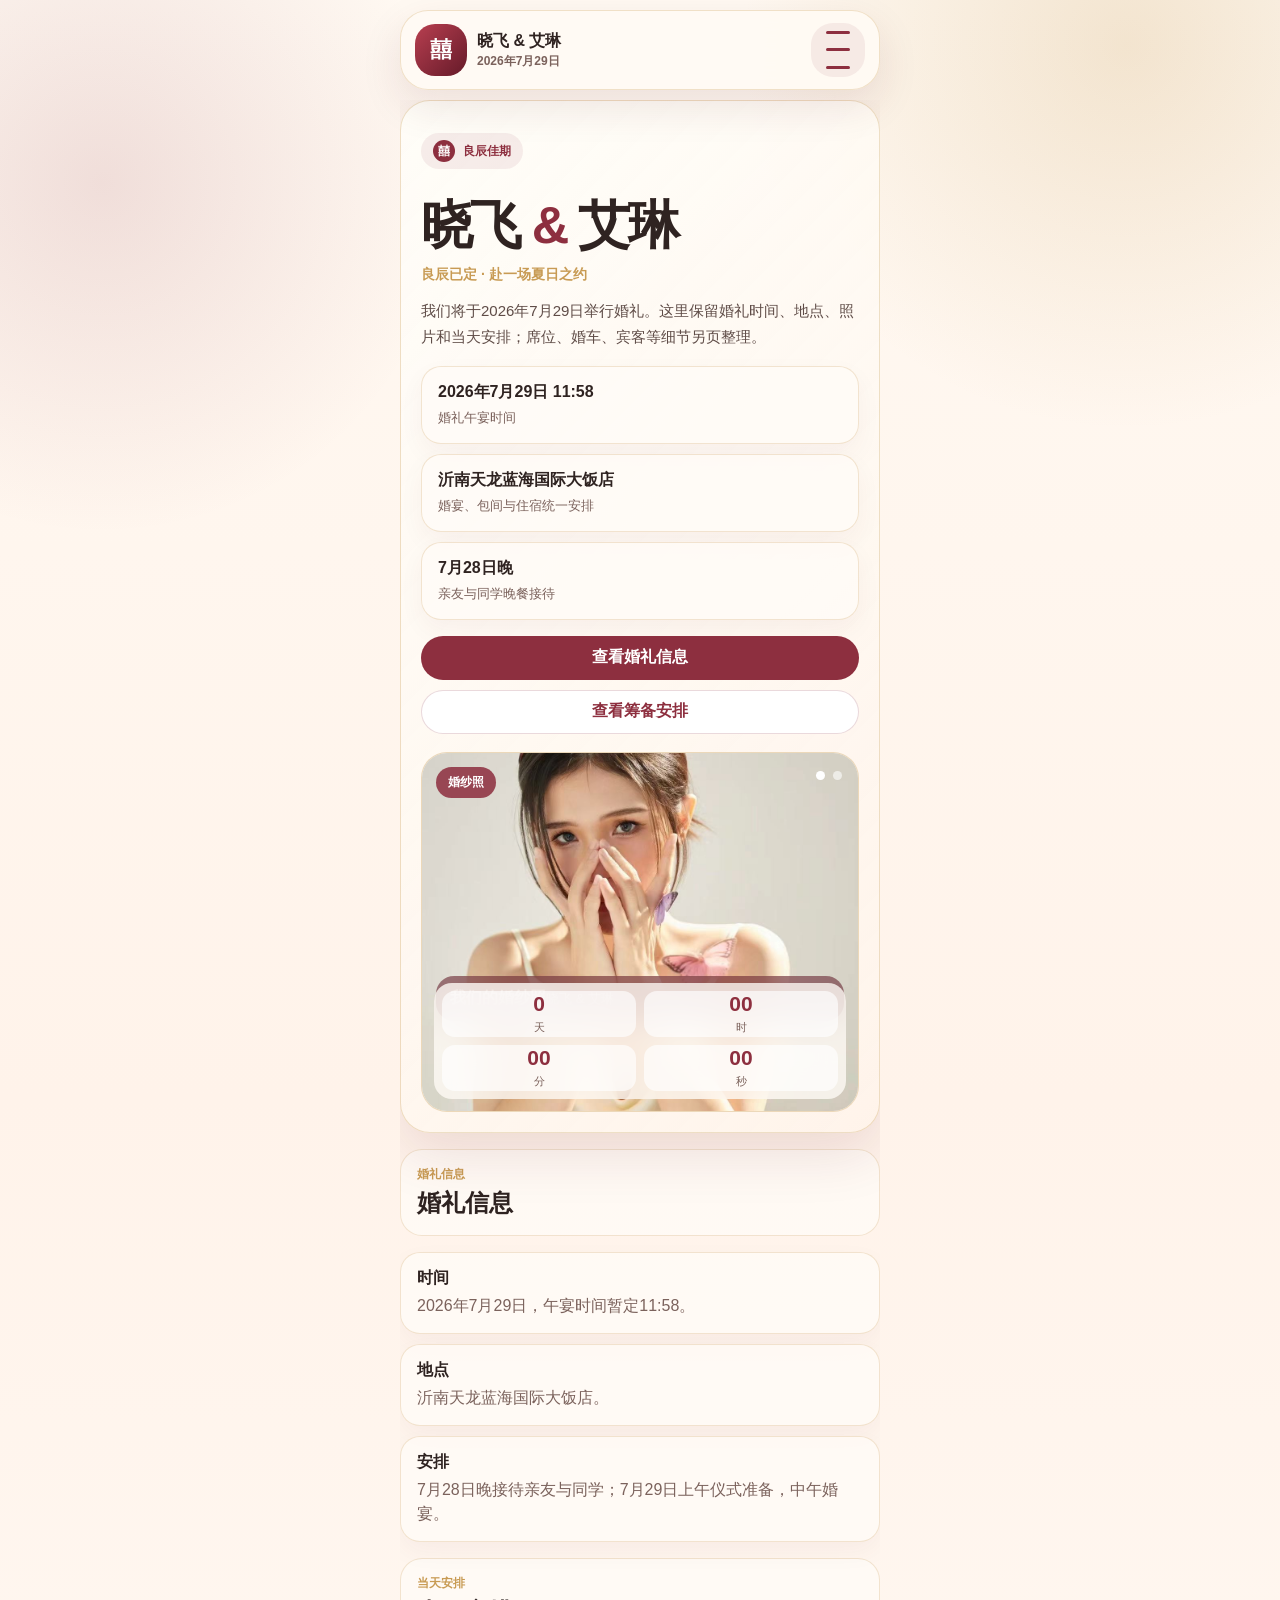
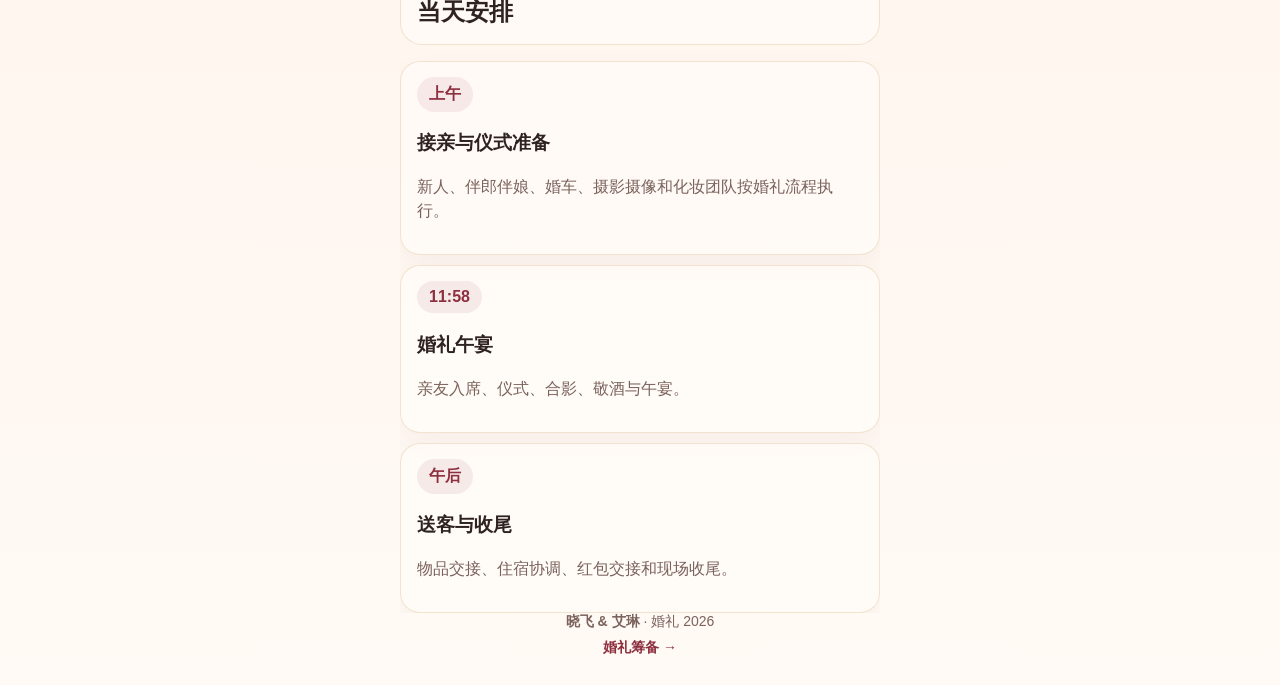
==== commit 26edfcff: "Simplify public homepage to mobile-first layout" ====
--- a/index.html
+++ b/index.html
@@ -10,209 +10,37 @@
   <meta http-equiv="Pragma" content="no-cache">
   <meta http-equiv="Expires" content="0">
   <style>
-    :root{
-      --red:#8d2f3f;
-      --deep:#2f2321;
-      --gold:#c89b54;
-      --cream:#fff7ee;
-      --paper:#fffdf8;
-      --muted:#7b625c;
-      --line:rgba(200,155,84,.28);
-      --shadow:0 28px 80px rgba(95,25,40,.13);
-    }
-    *{box-sizing:border-box}
-    html{scroll-behavior:smooth}
-    body{
-      margin:0;
-      color:var(--deep);
-      font-family:-apple-system,BlinkMacSystemFont,"Segoe UI","PingFang SC","Microsoft YaHei",Arial,sans-serif;
-      background:
-        radial-gradient(circle at 8% 8%,rgba(141,47,63,.11),transparent 24rem),
-        radial-gradient(circle at 88% 2%,rgba(200,155,84,.22),transparent 25rem),
-        linear-gradient(180deg,#fff9f2 0%,#fff3ea 42%,#fffaf5 100%);
-    }
-    body:before{
-      content:"";
-      position:fixed;
-      inset:0;
-      z-index:-1;
-      background-image:
-        linear-gradient(90deg,rgba(200,155,84,.055) 1px,transparent 1px),
-        linear-gradient(180deg,rgba(200,155,84,.045) 1px,transparent 1px);
-      background-size:46px 46px;
-      mask-image:linear-gradient(180deg,rgba(0,0,0,.52),transparent 72%);
-      pointer-events:none;
-    }
-    a{color:inherit;text-decoration:none}
-    .topbar{
-      position:sticky;
-      top:0;
-      z-index:20;
-      display:flex;
-      align-items:center;
-      justify-content:space-between;
-      gap:18px;
-      padding:14px clamp(18px,4vw,56px);
-      border-bottom:1px solid rgba(200,155,84,.22);
-      background:rgba(255,248,240,.78);
-      backdrop-filter:blur(18px);
-    }
-    .brand{display:flex;align-items:center;gap:10px;font-weight:900;color:var(--red)}
-    .seal{
-      display:grid;
-      place-items:center;
-      width:34px;
-      height:34px;
-      border-radius:12px;
-      color:#fff;
-      background:linear-gradient(135deg,#b83f50,#651a29);
-      box-shadow:0 12px 28px rgba(141,47,63,.20);
-      font-family:"STSong","Songti SC","SimSun",serif;
-    }
-    .nav{display:flex;align-items:center;gap:10px;flex-wrap:wrap;justify-content:flex-end;color:#6f5a54;font-size:14px;font-weight:760}
-    .nav a{padding:8px 11px;border-radius:999px}
-    .nav a:hover{background:rgba(141,47,63,.08);color:var(--red)}
-    main{width:min(1180px,calc(100% - 32px));margin:0 auto;padding:26px 0 54px}
-    .hero{
-      position:relative;
-      display:grid;
-      grid-template-columns:minmax(0,1fr) minmax(360px,430px);
-      gap:34px;
-      align-items:center;
-      min-height:calc(100vh - 118px);
-      padding:36px;
-      border:1px solid rgba(200,155,84,.34);
-      border-radius:42px;
-      overflow:hidden;
-      background:
-        linear-gradient(120deg,rgba(255,253,248,.94),rgba(255,244,235,.76) 50%,rgba(141,47,63,.075)),
-        radial-gradient(circle at 10% 18%,rgba(141,47,63,.11),transparent 19rem),
-        radial-gradient(circle at 80% 8%,rgba(200,155,84,.22),transparent 22rem);
-      box-shadow:var(--shadow);
-    }
-    .hero:before{content:"";position:absolute;inset:15px;border:1px solid rgba(200,155,84,.22);border-radius:30px;pointer-events:none}
-    .hero:after{content:"囍";position:absolute;right:34%;bottom:-84px;color:rgba(141,47,63,.036);font-family:"STSong","Songti SC","SimSun",serif;font-size:210px;font-weight:900;line-height:1;pointer-events:none}
-    .hero-copy,.hero-media{position:relative;z-index:2}
-    .eyebrow{
-      display:inline-flex;
-      align-items:center;
-      gap:8px;
-      margin:0 0 16px;
-      padding:7px 13px;
-      border:1px solid rgba(200,155,84,.30);
-      border-radius:999px;
-      background:rgba(255,255,255,.72);
-      color:var(--red);
-      font-size:12px;
-      font-weight:900;
-      letter-spacing:.14em;
-      box-shadow:0 8px 22px rgba(95,25,40,.045);
-    }
-    .eyebrow:before{content:"囍";display:inline-grid;place-items:center;width:22px;height:22px;border-radius:50%;background:var(--red);color:#fff;font-family:"STSong","Songti SC","SimSun",serif;letter-spacing:0}
-    h1{margin:0;color:var(--deep);font-size:clamp(50px,7vw,88px);line-height:.96;letter-spacing:-.07em}
-    h1 span{color:var(--red)}
-    .subtitle{margin:16px 0 0;color:var(--gold);font-size:14px;font-weight:900;letter-spacing:.18em}
-    .lead{max-width:650px;margin:18px 0 0;color:#5f4c47;font-size:18px;line-height:1.75}
-    .meta-grid{display:grid;grid-template-columns:repeat(2,minmax(0,1fr));gap:12px;max-width:700px;margin-top:22px}
-    .meta-card{padding:15px 16px;border:1px solid rgba(118,70,64,.12);border-radius:20px;background:rgba(255,252,247,.76);box-shadow:0 12px 30px rgba(95,25,40,.055)}
-    .meta-card b{display:block;color:var(--deep);font-size:16px}.meta-card small{display:block;margin-top:5px;color:var(--muted);line-height:1.45}
-    .actions{display:flex;flex-wrap:wrap;gap:12px;margin-top:24px}
-    .btn{display:inline-flex;align-items:center;justify-content:center;min-height:44px;padding:10px 18px;border:1px solid rgba(141,47,63,.18);border-radius:999px;background:rgba(255,255,255,.78);color:var(--red);font-weight:900;box-shadow:0 10px 26px rgba(95,25,40,.05)}
-    .btn.primary{background:var(--red);color:#fff;box-shadow:0 16px 34px rgba(141,47,63,.20)}
-    .hero-media{justify-self:end;width:100%;max-width:430px}
-    .photo-card{position:relative;width:100%;aspect-ratio:4/5;min-height:510px;margin:0;border:1px solid rgba(200,155,84,.38);border-radius:34px;overflow:hidden;background:#fff7ee;box-shadow:0 30px 82px rgba(95,25,40,.20)}
-    .photo-card img{position:absolute;inset:0;width:100%;height:100%;object-fit:cover;object-position:center 43%;opacity:0;transition:opacity .75s ease,transform 1s ease}
-    .photo-card img.active{opacity:1}
-    .photo-card:after{content:"";position:absolute;inset:0;z-index:1;background:linear-gradient(180deg,rgba(0,0,0,.04),rgba(0,0,0,0) 42%,rgba(95,25,40,.34));pointer-events:none}
-    .photo-badge{position:absolute;left:20px;top:18px;z-index:5;padding:8px 13px;border:1px solid rgba(255,255,255,.55);border-radius:999px;color:#fff;background:linear-gradient(135deg,rgba(141,47,63,.88),rgba(95,25,40,.82));box-shadow:0 14px 32px rgba(95,25,40,.20);font-size:12px;font-weight:900;letter-spacing:.12em}
-    .photo-dots{position:absolute;right:20px;top:23px;z-index:6;display:flex;gap:8px}.photo-dots button{width:9px;height:9px;padding:0;border:0;border-radius:50%;background:rgba(255,255,255,.58)}.photo-dots button.active{background:#fff;box-shadow:0 0 0 4px rgba(255,255,255,.25)}
-    .photo-caption{position:absolute;left:18px;right:18px;bottom:96px;z-index:5;padding:12px 14px;border:1px solid rgba(255,255,255,.45);border-radius:18px;background:linear-gradient(135deg,rgba(95,25,40,.58),rgba(47,35,33,.34));color:#fff;backdrop-filter:blur(16px)}
-    .photo-caption strong{display:block;font-size:17px}.photo-caption small{display:block;margin-top:3px;opacity:.9}
-    .countdown{position:absolute;left:14px;right:14px;bottom:14px;z-index:6;display:grid;grid-template-columns:repeat(4,1fr);gap:8px;padding:9px;border:1px solid rgba(255,255,255,.45);border-radius:20px;background:rgba(255,252,247,.76);box-shadow:0 14px 34px rgba(95,25,40,.16);backdrop-filter:blur(16px)}
-    .countdown div{min-height:54px;display:grid;place-items:center;align-content:center;border-radius:14px;background:rgba(255,255,255,.65)}
-    .countdown strong{font-size:22px;color:var(--red);line-height:1}.countdown span{font-size:11px;color:var(--muted);letter-spacing:.08em}
-    .section{margin-top:24px;padding:26px;border:1px solid rgba(200,155,84,.26);border-radius:30px;background:rgba(255,253,248,.72);box-shadow:0 16px 46px rgba(95,25,40,.06)}
-    .section-head{display:flex;align-items:flex-end;justify-content:space-between;gap:18px;margin-bottom:18px}.section-head p{margin:0;color:var(--gold);font-size:12px;font-weight:900;letter-spacing:.14em}.section-head h2{margin:5px 0 0;font-size:28px;letter-spacing:-.03em}.section-head small{color:var(--muted)}
-    .info-grid{display:grid;grid-template-columns:repeat(3,minmax(0,1fr));gap:14px}.info-card{min-height:132px;padding:18px;border:1px solid rgba(200,155,84,.24);border-radius:22px;background:linear-gradient(145deg,rgba(255,255,255,.78),rgba(255,247,240,.62));box-shadow:0 14px 34px rgba(95,25,40,.055)}.info-card b{display:block;color:var(--red);font-size:18px}.info-card span{display:block;margin-top:9px;color:#5f4c47;line-height:1.6}
-    .timeline{display:grid;gap:12px}.time-item{display:grid;grid-template-columns:116px minmax(0,1fr);gap:14px;align-items:start;padding:15px;border:1px solid rgba(118,70,64,.11);border-radius:20px;background:rgba(255,252,247,.74)}.time{display:inline-flex;align-items:center;justify-content:center;min-height:40px;border-radius:999px;background:rgba(141,47,63,.08);color:var(--red);font-weight:900}.time-item h3{margin:1px 0 6px;font-size:18px}.time-item p{margin:0;color:var(--muted);line-height:1.55}
-    .dog-line{position:absolute;left:34px;bottom:24px;z-index:1;opacity:.32;color:var(--red)}
-    .footer{display:flex;align-items:center;justify-content:space-between;gap:14px;width:min(1180px,calc(100% - 32px));margin:0 auto 34px;padding:20px 4px;color:#7b625c;font-size:14px}.footer a{color:var(--red);font-weight:900}
-    @media(max-width:980px){.hero{grid-template-columns:1fr;min-height:auto}.hero-media{justify-self:center;max-width:500px}.info-grid{grid-template-columns:1fr}.nav{display:none}.meta-grid{grid-template-columns:1fr}}
-    @media(max-width:640px){main{width:min(100% - 20px,1180px);padding-top:14px}.topbar{padding:12px 14px}.hero{padding:22px;border-radius:30px}.hero:before{inset:10px;border-radius:22px}h1{font-size:clamp(40px,13vw,58px)}.lead{font-size:16px}.photo-card{min-height:420px}.countdown{grid-template-columns:repeat(2,1fr)}.section{padding:20px;border-radius:24px}.section-head{display:block}.time-item{grid-template-columns:1fr}.footer{display:block;text-align:center}}
+    :root{--red:#8d2f3f;--deep:#2f2321;--gold:#c89b54;--muted:#7b625c;--paper:#fffdf8}
+    *{box-sizing:border-box}html,body{margin:0;max-width:100%;overflow-x:hidden}body{font-family:-apple-system,BlinkMacSystemFont,"Segoe UI","PingFang SC","Microsoft YaHei",Arial,sans-serif;color:var(--deep);background:radial-gradient(circle at 8% 8%,rgba(141,47,63,.13),transparent 22rem),radial-gradient(circle at 88% 2%,rgba(200,155,84,.22),transparent 24rem),linear-gradient(180deg,#fff9f2,#fff3ea 48%,#fffaf5)}a{color:inherit;text-decoration:none}
+    .topbar{position:sticky;top:8px;z-index:20;display:flex;align-items:center;justify-content:space-between;width:min(100% - 20px,480px);margin:10px auto;padding:12px 14px;border:1px solid rgba(200,155,84,.28);border-radius:28px;background:rgba(255,250,244,.94);box-shadow:0 16px 42px rgba(95,25,40,.11);backdrop-filter:blur(16px)}.brand{display:flex;align-items:center;gap:10px;min-width:0;color:var(--red);font-weight:900}.seal{display:grid;place-items:center;width:52px;height:52px;border-radius:20px;background:linear-gradient(135deg,#b83f50,#651a29);color:#fff;font-family:"STSong","Songti SC","SimSun",serif;font-size:22px}.brand strong{display:block;color:#2f2321;font-size:16px;line-height:1.25}.brand small{display:block;margin-top:2px;color:var(--muted);font-size:12px}.menu{display:grid;place-items:center;width:54px;height:54px;border:0;border-radius:22px;background:rgba(141,47,63,.08);color:var(--red)}.menu span{display:block;width:24px;height:3px;margin:3px;border-radius:99px;background:currentColor}.nav{position:absolute;left:10px;right:10px;top:calc(100% + 8px);display:none;grid-template-columns:repeat(2,1fr);gap:8px;padding:12px;border-radius:22px;background:rgba(255,252,247,.97);box-shadow:0 18px 48px rgba(95,25,40,.14)}.nav.open{display:grid}.nav a{display:flex;align-items:center;justify-content:center;min-height:38px;border-radius:14px;background:rgba(141,47,63,.06);color:var(--red);font-size:13px;font-weight:900}
+    main{width:min(100% - 20px,480px);margin:0 auto 34px}.hero{position:relative;overflow:hidden;padding:20px;border:1px solid rgba(200,155,84,.30);border-radius:30px;background:linear-gradient(135deg,rgba(255,253,248,.92),rgba(255,244,235,.76));box-shadow:0 20px 56px rgba(95,25,40,.12)}.eyebrow{display:inline-flex;align-items:center;gap:8px;padding:7px 12px;border-radius:999px;background:rgba(141,47,63,.08);color:var(--red);font-size:12px;font-weight:900}.eyebrow:before{content:"囍";display:grid;place-items:center;width:22px;height:22px;border-radius:50%;background:var(--red);color:#fff;font-family:"STSong","Songti SC","SimSun",serif}h1{margin:16px 0 0;font-size:clamp(40px,13vw,56px);line-height:1.05;letter-spacing:-.05em;word-break:keep-all}h1 span{color:var(--red)}.subtitle{margin:12px 0 0;color:var(--gold);font-size:14px;font-weight:900}.lead{margin:14px 0 0;color:#5f4c47;font-size:15px;line-height:1.72}.meta-grid,.info-grid,.timeline{display:grid;grid-template-columns:1fr;gap:10px;margin-top:16px}.meta-card,.info-card,.time-item{padding:15px 16px;border:1px solid rgba(200,155,84,.24);border-radius:20px;background:rgba(255,252,247,.76);box-shadow:0 10px 26px rgba(95,25,40,.045)}.meta-card b,.info-card b{display:block;font-size:16px}.meta-card small,.info-card span,.time-item p{display:block;margin-top:5px;color:var(--muted);line-height:1.5}.actions{display:grid;grid-template-columns:1fr;gap:10px;margin-top:16px}.btn{display:flex;align-items:center;justify-content:center;min-height:44px;border-radius:999px;border:1px solid rgba(141,47,63,.18);background:#fff;color:var(--red);font-weight:900}.btn.primary{background:var(--red);color:#fff}.photo-card{position:relative;overflow:hidden;width:100%;min-height:360px;margin:18px 0 0;border:1px solid rgba(200,155,84,.34);border-radius:26px;background:#fff7ee}.photo-card img{position:absolute;inset:0;width:100%;height:100%;object-fit:cover;object-position:center 43%;opacity:0;transition:opacity .7s}.photo-card img.active{opacity:1}.photo-badge{position:absolute;left:14px;top:14px;z-index:5;padding:7px 12px;border-radius:999px;background:rgba(141,47,63,.86);color:#fff;font-size:12px;font-weight:900}.photo-dots{position:absolute;right:16px;top:18px;z-index:6;display:flex;gap:8px}.photo-dots button{width:9px;height:9px;padding:0;border:0;border-radius:50%;background:rgba(255,255,255,.6)}.photo-dots button.active{background:#fff}.photo-caption{position:absolute;left:14px;right:14px;bottom:90px;z-index:5;padding:12px 14px;border-radius:18px;background:rgba(95,25,40,.56);color:#fff;backdrop-filter:blur(16px)}.countdown{position:absolute;left:12px;right:12px;bottom:12px;z-index:6;display:grid;grid-template-columns:repeat(2,1fr);gap:8px;padding:8px;border-radius:18px;background:rgba(255,252,247,.78);backdrop-filter:blur(16px)}.countdown div{display:grid;place-items:center;min-height:46px;border-radius:13px;background:rgba(255,255,255,.65)}.countdown strong{color:var(--red);font-size:21px}.countdown span{color:var(--muted);font-size:11px}.section{margin-top:16px}.section-head{padding:16px;border:1px solid rgba(200,155,84,.24);border-radius:22px;background:rgba(255,252,247,.76)}.section-head p{margin:0;color:var(--gold);font-size:12px;font-weight:900}.section-head h2{margin:4px 0 0;font-size:24px}.time{display:inline-flex;padding:7px 12px;border-radius:999px;background:rgba(141,47,63,.08);color:var(--red);font-weight:900}.footer{width:min(100% - 20px,480px);margin:0 auto 28px;text-align:center;color:var(--muted);font-size:14px}.footer a{display:inline-flex;margin-top:8px;color:var(--red);font-weight:900}
   </style>
+  <link rel="stylesheet" href="assets/mobile.css?v=force-mobile-20260611-v2">
   <script src="assets/app.js?v=elegant-copy-20260611-v2" defer></script>
 </head>
 <body class="public-page">
   <header class="topbar">
-    <a class="brand" href="#home"><span class="seal">囍</span><span>晓飞 &amp; 艾琳</span></a>
-    <nav class="nav" aria-label="页面导航">
-      <a href="#home">首页</a>
-      <a href="#info">婚礼信息</a>
-      <a href="#schedule">当天安排</a>
-      <a href="internal.html">婚礼筹备</a>
-    </nav>
+    <a class="brand" href="#home"><span class="seal">囍</span><span><strong>晓飞 &amp; 艾琳</strong><small>2026年7月29日</small></span></a>
+    <button class="menu" id="menu" aria-label="展开导航"><span></span><span></span><span></span></button>
+    <nav class="nav" id="nav"><a href="#info">婚礼信息</a><a href="#schedule">当天安排</a><a href="internal.html">婚礼筹备</a></nav>
   </header>
-
   <main>
     <section id="home" class="hero">
-      <div class="hero-copy">
-        <p class="eyebrow">良辰佳期</p>
-        <h1>晓飞 <span>&amp;</span> 艾琳</h1>
-        <p class="subtitle">良辰已定 · 赴一场夏日之约</p>
-        <p class="lead">我们将于2026年7月29日举行婚礼。这里保留婚礼时间、地点、照片和当天安排；席位、婚车、宾客等细节另页整理。</p>
-
-        <div class="meta-grid">
-          <article class="meta-card"><b>2026年7月29日 11:58</b><small>婚礼午宴时间</small></article>
-          <article class="meta-card"><b>沂南天龙蓝海国际大饭店</b><small>婚宴、包间与住宿统一安排</small></article>
-          <article class="meta-card"><b>7月28日晚</b><small>亲友与同学晚餐接待</small></article>
-          <article class="meta-card"><b>7月29日中午</b><small>仪式、午宴、合影与敬酒</small></article>
-        </div>
-
-        <div class="actions">
-          <a class="btn primary" href="#info">查看婚礼信息</a>
-          <a class="btn" href="internal.html">查看筹备安排</a>
-        </div>
+      <p class="eyebrow">良辰佳期</p>
+      <h1>晓飞 <span>&amp;</span> 艾琳</h1>
+      <p class="subtitle">良辰已定 · 赴一场夏日之约</p>
+      <p class="lead">我们将于2026年7月29日举行婚礼。这里保留婚礼时间、地点、照片和当天安排；席位、婚车、宾客等细节另页整理。</p>
+      <div class="meta-grid">
+        <article class="meta-card"><b>2026年7月29日 11:58</b><small>婚礼午宴时间</small></article>
+        <article class="meta-card"><b>沂南天龙蓝海国际大饭店</b><small>婚宴、包间与住宿统一安排</small></article>
+        <article class="meta-card"><b>7月28日晚</b><small>亲友与同学晚餐接待</small></article>
       </div>
-
-      <aside class="hero-media" id="photos" aria-label="婚纱照轮播">
-        <figure class="photo-card" id="photoCarousel">
-          <div class="photo-badge">婚纱照</div>
-          <div class="photo-dots" id="photoDots"></div>
-          <figcaption class="photo-caption"><strong>我们的婚纱照</strong><small>晓飞 &amp; 艾琳</small></figcaption>
-          <div class="countdown">
-            <div><strong id="d">--</strong><span>天</span></div>
-            <div><strong id="h">--</strong><span>时</span></div>
-            <div><strong id="m">--</strong><span>分</span></div>
-            <div><strong id="s">--</strong><span>秒</span></div>
-          </div>
-        </figure>
-      </aside>
-
-      <svg class="dog-line" width="150" height="78" viewBox="0 0 150 78" fill="none" aria-hidden="true">
-        <path d="M17 45c7-19 27-25 45-17 7 3 12 8 17 14 9-6 19-9 29-5 12 4 19 15 18 27" stroke="currentColor" stroke-width="4" stroke-linecap="round"/>
-        <path d="M43 29c-3-13 8-20 20-14M99 38c2-14 18-15 25-5M39 47h.1M83 46h.1M57 57c8 5 17 5 25 0" stroke="currentColor" stroke-width="4" stroke-linecap="round"/>
-      </svg>
+      <div class="actions"><a class="btn primary" href="#info">查看婚礼信息</a><a class="btn" href="internal.html">查看筹备安排</a></div>
+      <figure class="photo-card" id="photoCarousel"><div class="photo-badge">婚纱照</div><div class="photo-dots" id="photoDots"></div><figcaption class="photo-caption"><strong>我们的婚纱照</strong><small>晓飞 &amp; 艾琳</small></figcaption><div class="countdown"><div><strong id="d">--</strong><span>天</span></div><div><strong id="h">--</strong><span>时</span></div><div><strong id="m">--</strong><span>分</span></div><div><strong id="s">--</strong><span>秒</span></div></div></figure>
     </section>
-
-    <section id="info" class="section">
-      <div class="section-head"><div><p>婚礼信息</p><h2>婚礼信息</h2></div><small>具体安排以最终通知为准</small></div>
-      <div class="info-grid">
-        <article class="info-card"><b>时间</b><span>2026年7月29日，午宴时间暂定11:58。请按实际通知提前到场。</span></article>
-        <article class="info-card"><b>地点</b><span>沂南天龙蓝海国际大饭店。婚宴、亲友接待、住宿安排集中在酒店完成。</span></article>
-        <article class="info-card"><b>安排</b><span>7月28日晚接待亲友与同学；7月29日上午仪式准备，中午婚宴。</span></article>
-      </div>
-    </section>
-
-    <section id="schedule" class="section">
-      <div class="section-head"><div><p>当天安排</p><h2>当天安排</h2></div><small>流程后续按最终版本更新</small></div>
-      <div class="timeline">
-        <article class="time-item"><div class="time">上午</div><div><h3>接亲与仪式准备</h3><p>新人、伴郎伴娘、婚车、摄影摄像和化妆团队按婚礼流程执行。</p></div></article>
-        <article class="time-item"><div class="time">11:58</div><div><h3>婚礼午宴</h3><p>亲友入席、仪式、合影、敬酒与午宴。</p></div></article>
-        <article class="time-item"><div class="time">午后</div><div><h3>送客与收尾</h3><p>物品交接、住宿协调、红包交接和现场收尾。</p></div></article>
-      </div>
-    </section>
+    <section id="info" class="section"><div class="section-head"><p>婚礼信息</p><h2>婚礼信息</h2></div><div class="info-grid"><article class="info-card"><b>时间</b><span>2026年7月29日，午宴时间暂定11:58。</span></article><article class="info-card"><b>地点</b><span>沂南天龙蓝海国际大饭店。</span></article><article class="info-card"><b>安排</b><span>7月28日晚接待亲友与同学；7月29日上午仪式准备，中午婚宴。</span></article></div></section>
+    <section id="schedule" class="section"><div class="section-head"><p>当天安排</p><h2>当天安排</h2></div><div class="timeline"><article class="time-item"><div class="time">上午</div><h3>接亲与仪式准备</h3><p>新人、伴郎伴娘、婚车、摄影摄像和化妆团队按婚礼流程执行。</p></article><article class="time-item"><div class="time">11:58</div><h3>婚礼午宴</h3><p>亲友入席、仪式、合影、敬酒与午宴。</p></article><article class="time-item"><div class="time">午后</div><h3>送客与收尾</h3><p>物品交接、住宿协调、红包交接和现场收尾。</p></article></div></section>
   </main>
-
-  <footer class="footer"><div><strong>晓飞 &amp; 艾琳</strong><span> · 婚礼 2026</span></div><a href="internal.html">婚礼筹备 →</a></footer>
+  <footer class="footer"><strong>晓飞 &amp; 艾琳</strong><span> · 婚礼 2026</span><br><a href="internal.html">婚礼筹备 →</a></footer>
 </body>
 </html>
--- a/assets/mobile.css
+++ b/assets/mobile.css
@@ -0,0 +1 @@
+html,body{max-width:100%;overflow-x:hidden}*,*:before,*:after{box-sizing:border-box;writing-mode:horizontal-tb;text-orientation:mixed}main,.ops-page main,.public-page main{width:min(100% - 20px,480px)!important;max-width:480px!important;margin:0 auto!important;overflow-x:hidden!important}.topbar,.ops-page .topbar,.public-page .topbar{width:min(100% - 20px,480px)!important;max-width:480px!important;margin:10px auto!important;border-radius:28px!important}.ops-page .ops-hero,.hero{display:block!important;width:100%!important;max-width:100%!important;min-height:auto!important;padding:20px!important;border-radius:30px!important;overflow:hidden!important}.ops-page .ops-hero-media{display:none!important}.ops-page .ops-hero-copy,.ops-page .ops-title-card,.hero-copy{width:100%!important;max-width:100%!important;min-width:0!important}.ops-page .ops-title-card h1,.hero h1{font-size:clamp(34px,11vw,52px)!important;line-height:1.1!important;white-space:normal!important;word-break:keep-all!important;overflow-wrap:normal!important}.ops-lead,.lead{font-size:15px!important;line-height:1.72!important;word-break:normal!important}.meta-grid,.info-grid,.table-grid-2,.table-grid-3,.visual-split,.room-visual-grid,.hall-grid,.guest-cards,.schedule-stages,.stage-list,.ops-status-row,.ops-actions,.ops-brief-grid,.ops-module-grid,.ops-notes-grid{display:grid!important;grid-template-columns:1fr!important;gap:10px!important}.section,.ops-section{width:100%!important;max-width:100%!important;padding:0!important;margin-top:16px!important}.table-panel{width:100%!important;max-width:100%!important;overflow-x:auto!important}.work-table{min-width:680px!important;width:680px!important;font-size:13px!important}.nav{grid-template-columns:repeat(3,1fr)!important}.footer{width:min(100% - 20px,480px)!important;max-width:480px!important;text-align:center!important}
